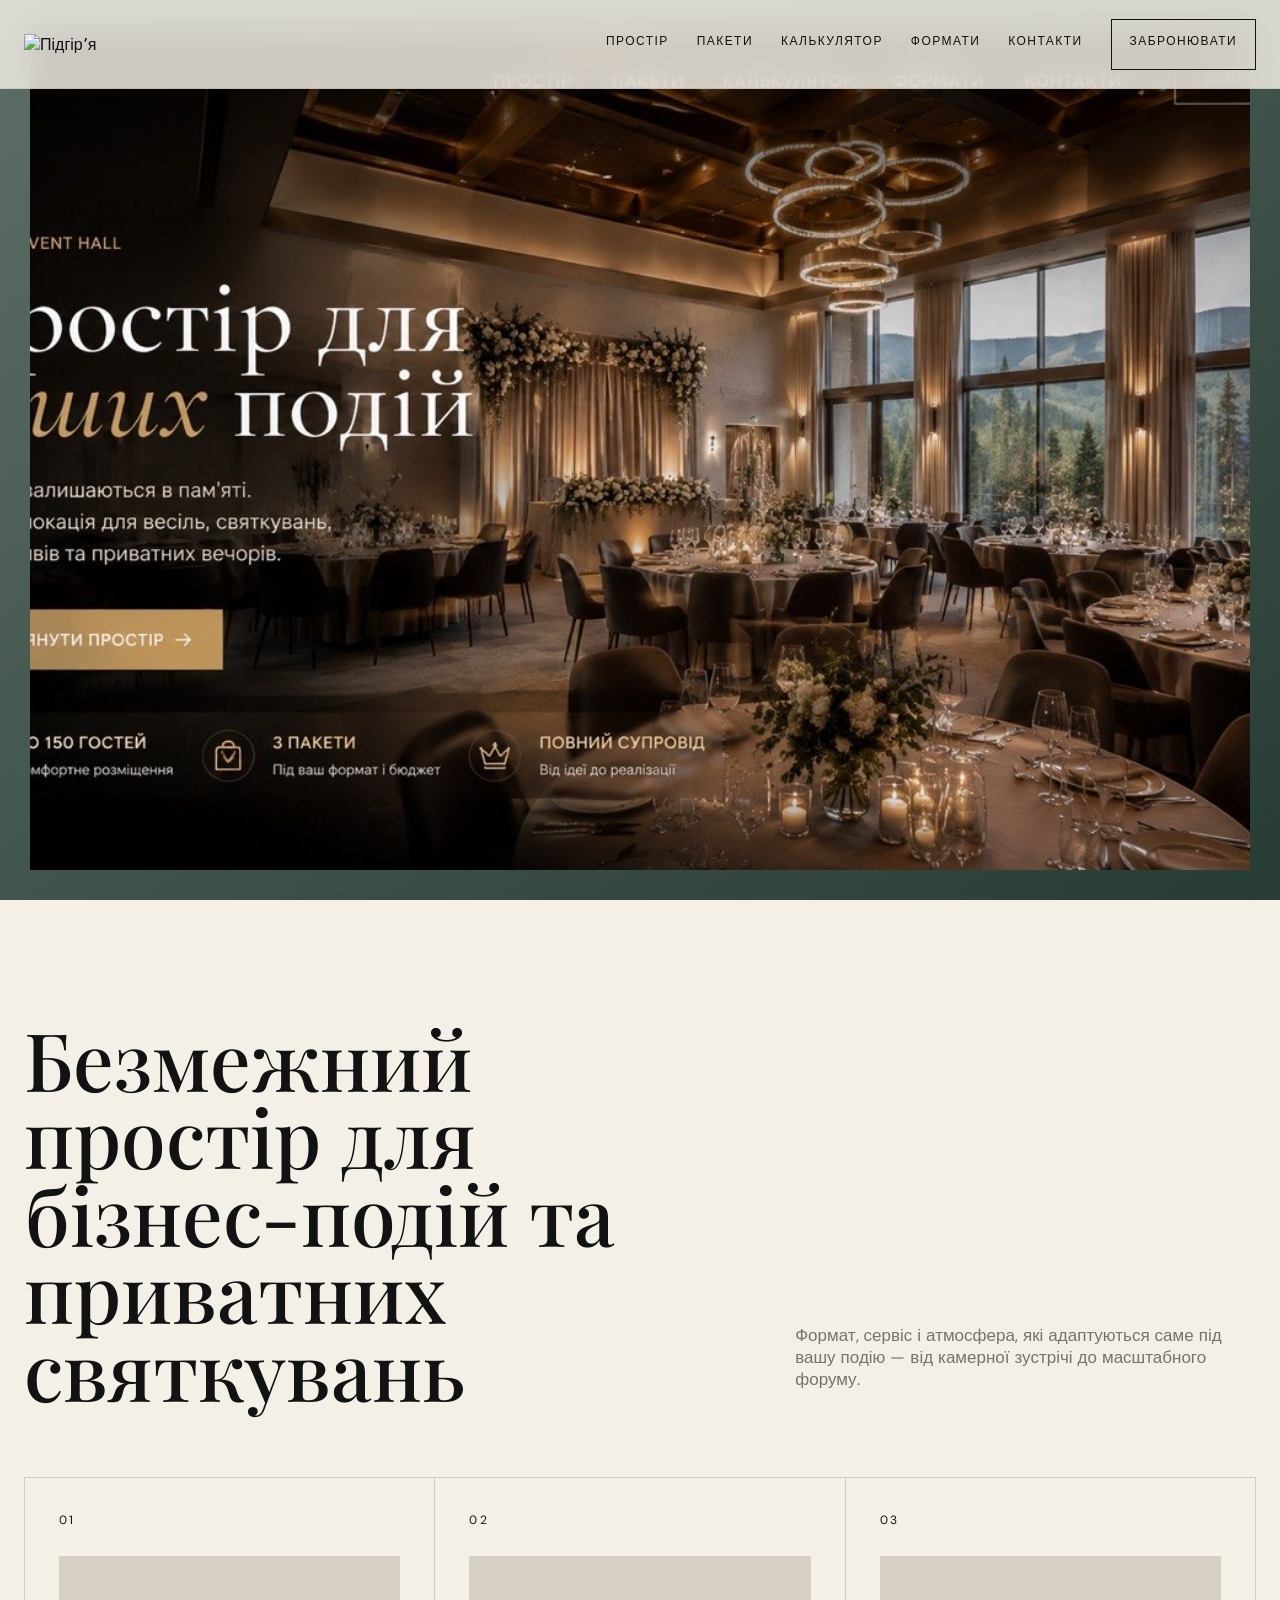
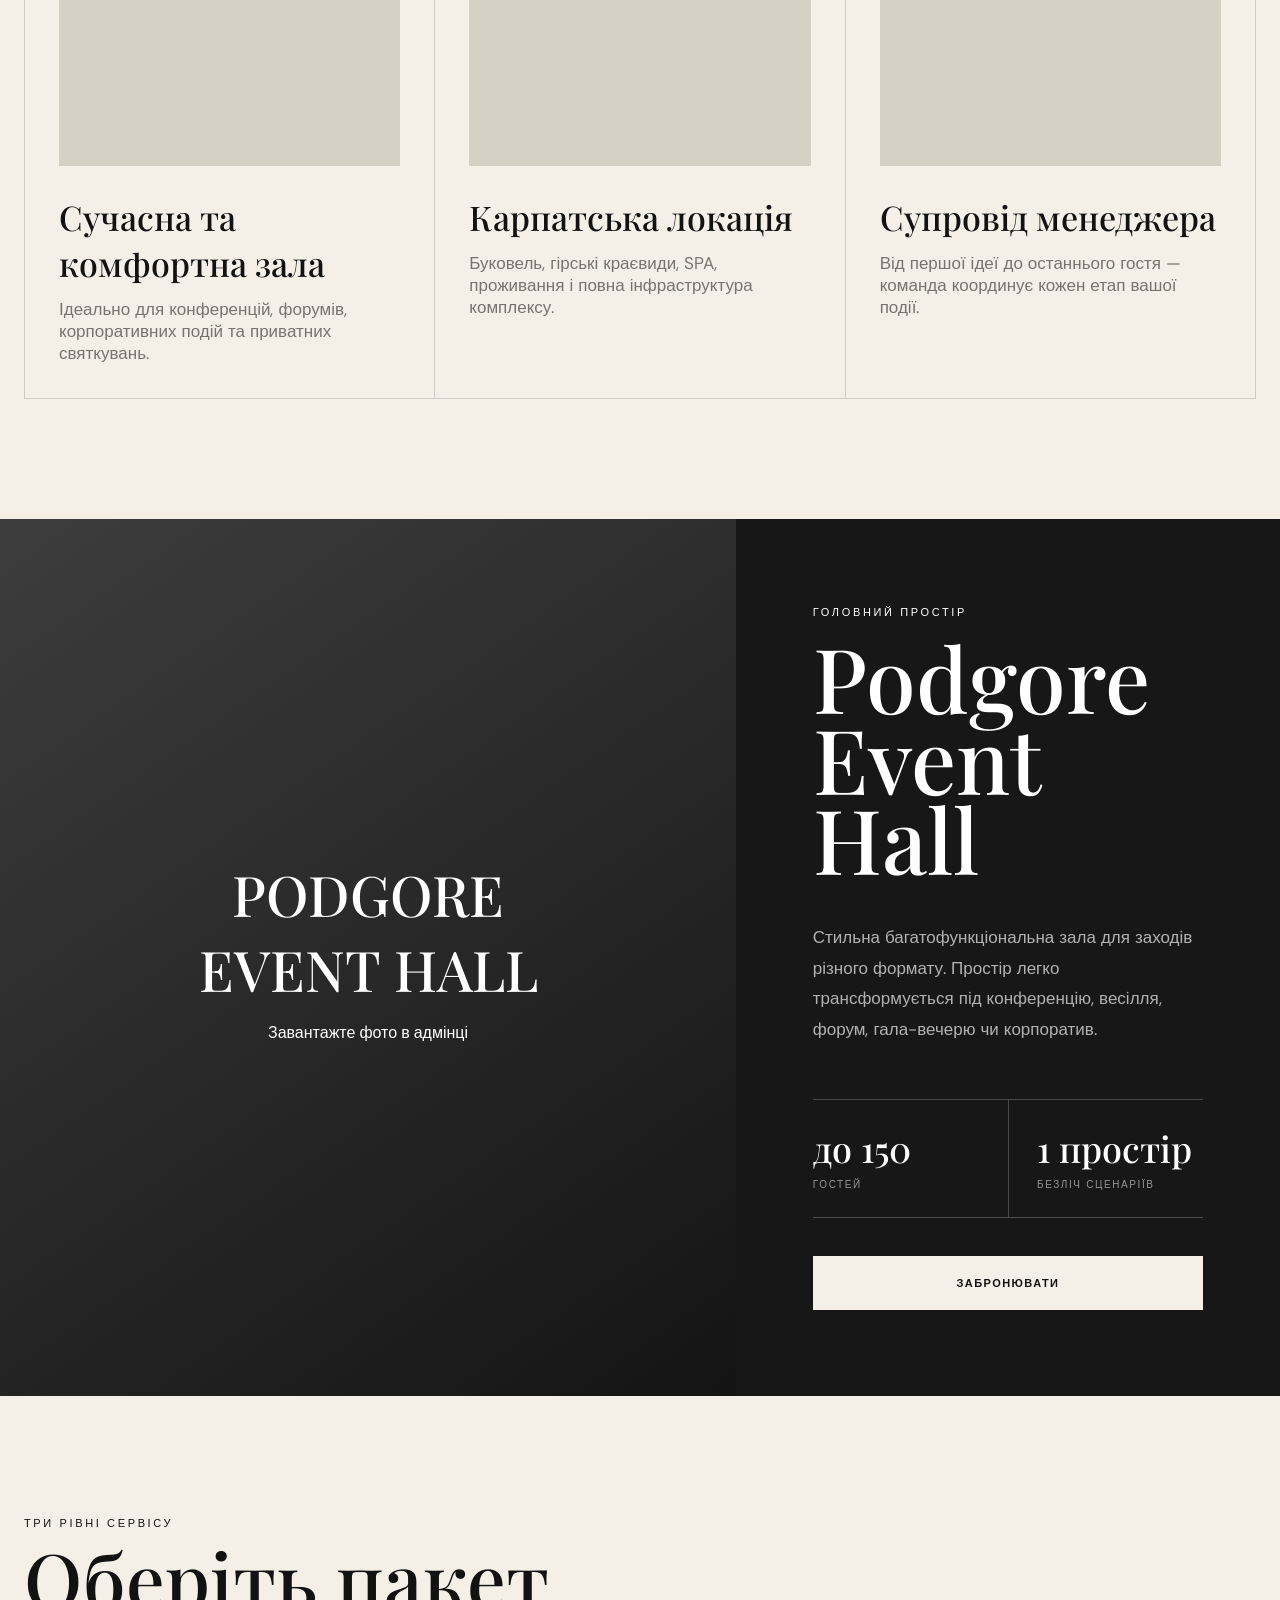
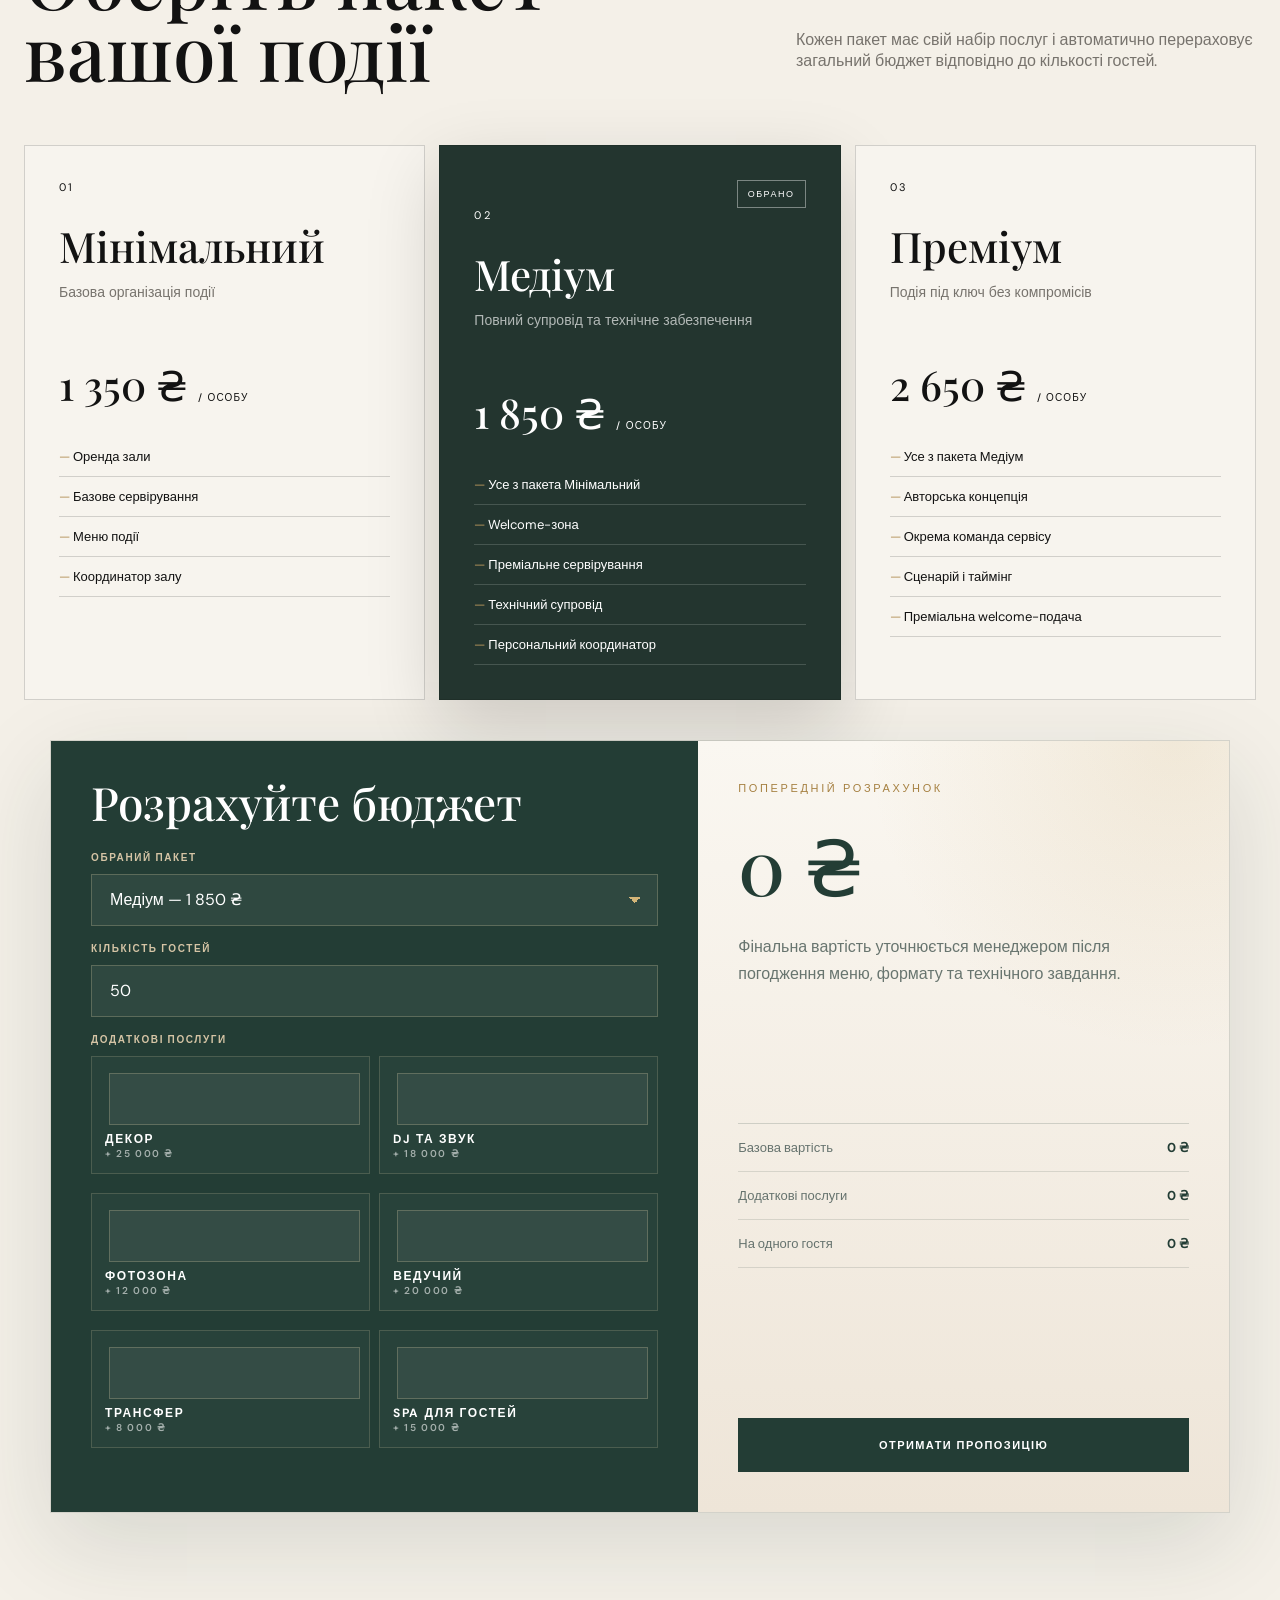
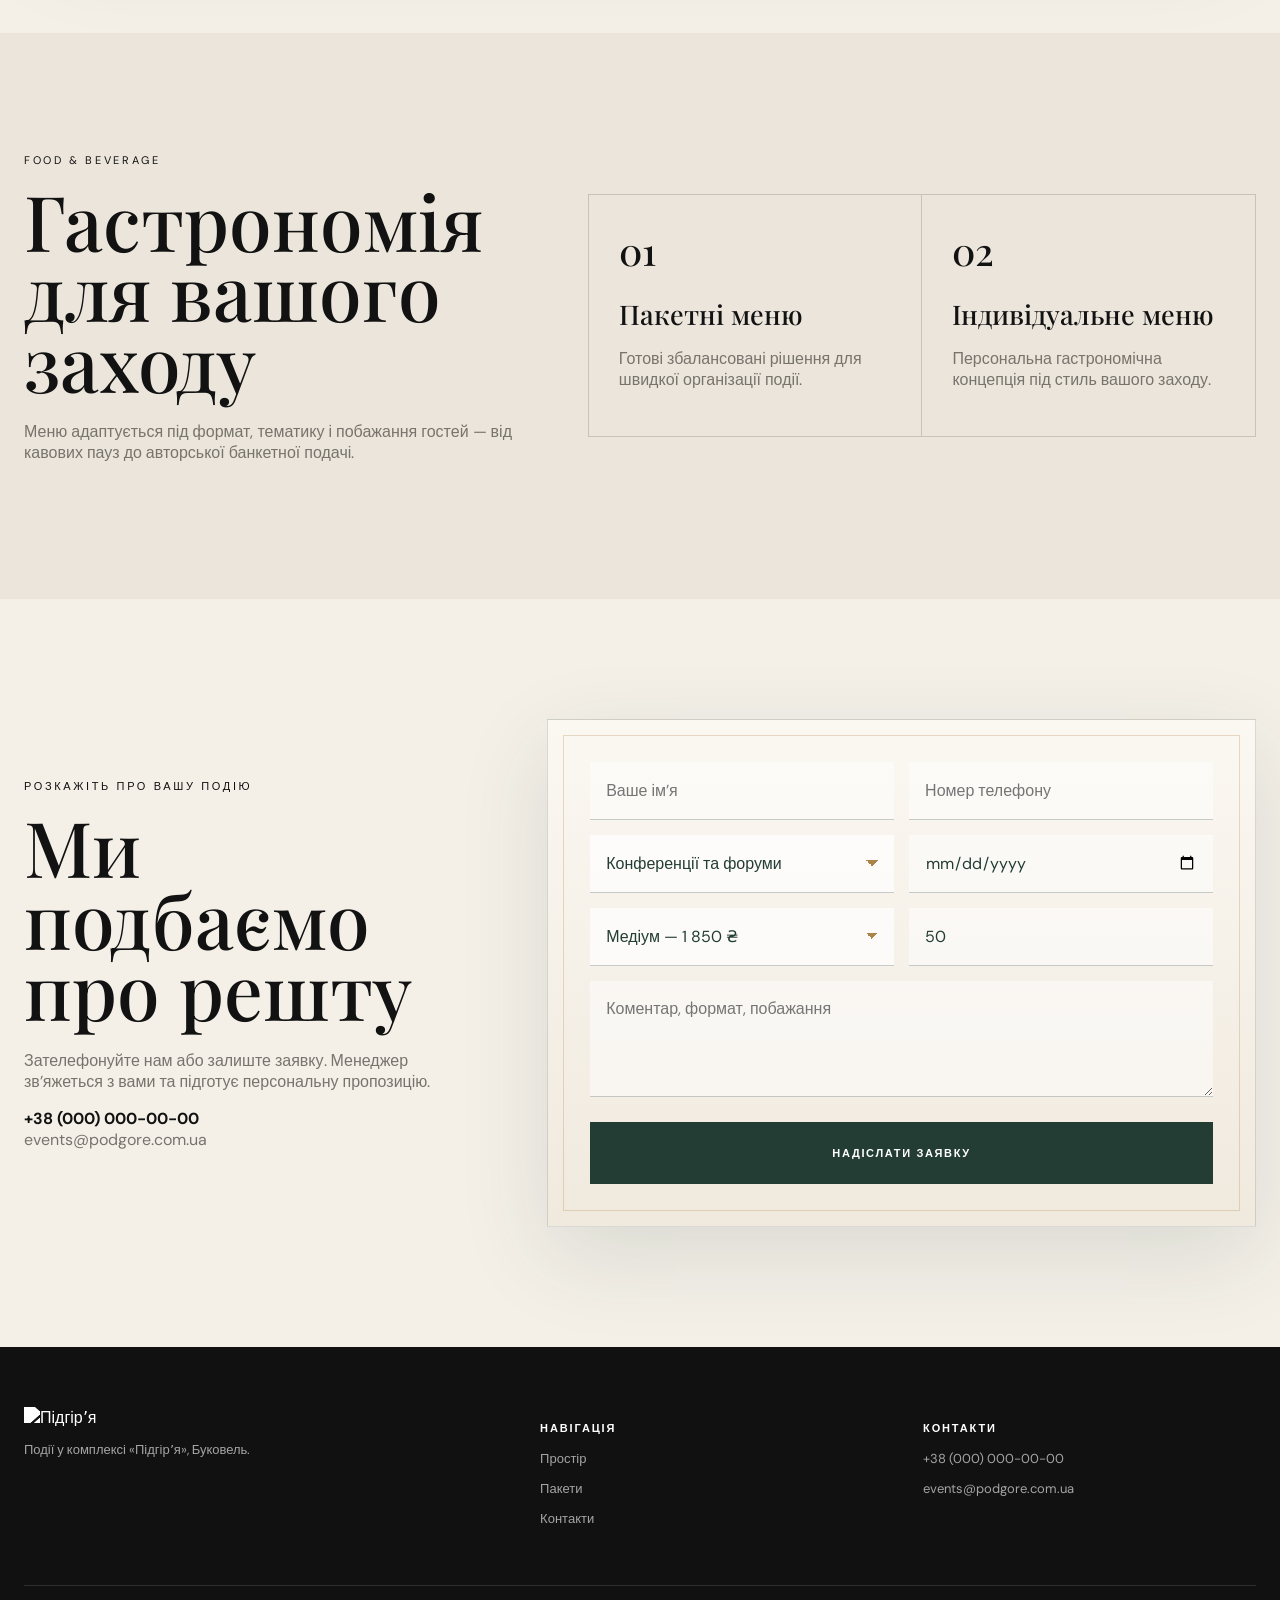
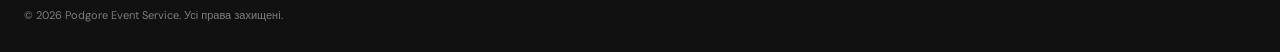
==== index.html @ d7df84af "Update black logo" ====
<!doctype html>
<html lang="uk">
<head>
<meta charset="utf-8">
<meta name="viewport" content="width=device-width,initial-scale=1,viewport-fit=cover">
<meta name="theme-color" content="#f4f0e8">
<title>Podgore Event Service — події у Буковелі</title>
<meta name="description" content="Події у комплексі «Підгірʼя», Буковель: конференції, весілля, корпоративи та приватні святкування.">
<link rel="preconnect" href="https://fonts.googleapis.com">
<link rel="preconnect" href="https://fonts.gstatic.com" crossorigin>
<link href="https://fonts.googleapis.com/css2?family=DM+Sans:wght@300;400;500;600;700&family=Playfair+Display:ital,wght@0,500;0,600;1,500&display=swap" rel="stylesheet">
<style>
:root{--ink:#121212;--ink2:#252525;--paper:#f4f0e8;--paper2:#ebe5db;--green:#23352f;--gold:#b4935c;--line:rgba(18,18,18,.16);--line-light:rgba(255,255,255,.22);--muted:#77736d;--max:1380px}
*{box-sizing:border-box}html{scroll-behavior:smooth}body{margin:0;background:var(--paper);color:var(--ink);font-family:"DM Sans",sans-serif;overflow-x:hidden}a{color:inherit;text-decoration:none}button,input,select,textarea{font:inherit}.wrap{width:min(var(--max),calc(100% - 48px));margin:auto}.serif,h1,h2,h3{font-family:"Playfair Display",serif;font-weight:500}.eyebrow{font-size:11px;letter-spacing:.24em;text-transform:uppercase}.muted{color:var(--muted)}
.header{position:fixed;z-index:200;inset:0 0 auto;background:rgba(244,240,232,.84);backdrop-filter:blur(16px);border-bottom:1px solid rgba(18,18,18,.08);transition:.3s}.header-inner{height:88px;display:flex;align-items:center;justify-content:space-between}.logo img{width:138px;height:58px;object-fit:contain}.nav{display:flex;gap:28px;align-items:center}.nav a{font-size:12px;text-transform:uppercase;letter-spacing:.12em}.nav a::after{content:"";display:block;width:0;height:1px;background:var(--ink);transition:.25s;margin-top:6px}.nav a:hover::after{width:100%}.nav-cta{padding:13px 18px;border:1px solid var(--ink)}.menu{display:none;border:0;background:none;font-size:24px}
.hero{min-height:100svh;padding-top:88px;display:grid;grid-template-columns:1.08fr .92fr;background:var(--green);color:white}.hero-copy{padding:110px max(42px,6vw) 80px;display:flex;flex-direction:column;justify-content:center}.hero h1{font-size:clamp(64px,7.6vw,126px);line-height:.87;letter-spacing:-.045em;margin:22px 0 28px}.hero h1 em{font-weight:500;color:#d9c49d}.hero-lead{max-width:590px;font-size:18px;line-height:1.7;color:rgba(255,255,255,.74)}.hero-actions{display:flex;gap:12px;flex-wrap:wrap;margin-top:34px}.btn{min-height:54px;padding:0 26px;border:1px solid transparent;text-transform:uppercase;letter-spacing:.13em;font-size:11px;font-weight:700;cursor:pointer;display:inline-flex;align-items:center;justify-content:center;transition:.3s}.btn-light{background:var(--paper);color:var(--ink)}.btn-outline{border-color:rgba(255,255,255,.45);color:white;background:transparent}.btn:hover{transform:translateY(-2px)}.hero-visual{position:relative;min-height:640px;overflow:hidden;background:#42534b}.hero-visual img{width:100%;height:100%;object-fit:cover}.hero-placeholder{position:absolute;inset:0;display:grid;place-items:center;background:linear-gradient(145deg,#5d6e66,#273c34);color:white;text-align:center;padding:30px}.hero-placeholder strong{font:500 46px "Playfair Display",serif}.hero-placeholder small{display:block;margin-top:14px;letter-spacing:.18em;text-transform:uppercase}.hero-badge{position:absolute;right:28px;bottom:28px;background:var(--paper);color:var(--ink);padding:22px 24px;min-width:210px}.hero-badge b{display:block;font:500 32px "Playfair Display",serif}.hero-badge span{font-size:11px;text-transform:uppercase;letter-spacing:.15em}
.intro{padding:120px 0}.intro-head{display:grid;grid-template-columns:1.2fr .8fr;gap:80px;align-items:end;margin-bottom:70px}.intro h2{font-size:clamp(50px,6.3vw,96px);line-height:.96;margin:0}.intro p{font-size:17px;color:var(--muted);max-width:520px}.features{display:grid;grid-template-columns:repeat(3,1fr);border-top:1px solid var(--line);border-left:1px solid var(--line)}.feature{padding:34px;min-height:430px;border-right:1px solid var(--line);border-bottom:1px solid var(--line);display:flex;flex-direction:column}.feature-no{font-size:12px;letter-spacing:.2em}.feature-media{height:210px;margin:28px 0;background:#d7d0c4;overflow:hidden}.feature-media img{width:100%;height:100%;object-fit:cover}.feature h3{font-size:34px;margin:0 0 12px}.feature p{color:var(--muted);margin:0}
.hall{display:grid;grid-template-columns:1.15fr .85fr;min-height:760px;background:#171717;color:white}.hall-media{position:relative;background:#303030;overflow:hidden}.hall-media img{width:100%;height:100%;object-fit:cover}.hall-placeholder{position:absolute;inset:0;display:grid;place-items:center;background:linear-gradient(145deg,#3d3d3d,#141414);color:white;text-align:center}.hall-placeholder b{font:500 56px "Playfair Display",serif}.hall-copy{padding:86px max(42px,6vw);display:flex;flex-direction:column;justify-content:center}.hall-copy h2{font-size:clamp(58px,7vw,105px);line-height:.9;margin:18px 0 26px}.hall-copy p{color:rgba(255,255,255,.67);font-size:17px;line-height:1.8}.hall-stats{display:grid;grid-template-columns:1fr 1fr;margin:38px 0;border-top:1px solid var(--line-light);border-bottom:1px solid var(--line-light)}.hall-stat{padding:24px 0}.hall-stat+ .hall-stat{border-left:1px solid var(--line-light);padding-left:28px}.hall-stat b{display:block;font:500 36px "Playfair Display",serif}.hall-stat span{font-size:10px;text-transform:uppercase;letter-spacing:.16em;color:rgba(255,255,255,.55)}
.packages{padding:120px 0}.section-head{display:flex;justify-content:space-between;gap:70px;align-items:end;margin-bottom:58px}.section-head h2{font-size:clamp(52px,6vw,90px);line-height:.94;margin:12px 0 0}.section-head p{max-width:460px;color:var(--muted)}.pack-grid{display:grid;grid-template-columns:repeat(3,1fr);gap:14px}.pack{border:1px solid var(--line);padding:34px;min-height:510px;display:flex;flex-direction:column;cursor:pointer;transition:.35s;background:#f7f4ee}.pack:hover,.pack.active{background:var(--green);color:white;transform:translateY(-8px);box-shadow:0 25px 70px rgba(0,0,0,.16)}.pack.active::before{content:"Обрано";align-self:flex-end;font-size:9px;letter-spacing:.17em;text-transform:uppercase;border:1px solid rgba(255,255,255,.4);padding:7px 10px}.pack-no{font-size:11px;letter-spacing:.2em}.pack h3{font-size:42px;margin:24px 0 9px}.pack-sub{font-size:14px;color:var(--muted);min-height:48px}.pack:hover .pack-sub,.pack.active .pack-sub{color:rgba(255,255,255,.65)}.pack-price{font:500 41px "Playfair Display",serif;margin:26px 0}.pack-price small{font:500 10px "DM Sans",sans-serif;text-transform:uppercase;letter-spacing:.12em}.pack ul{list-style:none;padding:0;margin:0;flex:1}.pack li{padding:11px 0;border-bottom:1px solid var(--line);font-size:13px}.pack:hover li,.pack.active li{border-color:rgba(255,255,255,.16)}.pack li::before{content:"— ";color:var(--gold)}
.calculator{
  margin-top:34px;
  display:grid;
  grid-template-columns:1.08fr .92fr;
  overflow:hidden;
  background:#f5f0e8;
  border:1px solid rgba(35,53,47,.16);
  box-shadow:0 30px 90px rgba(26,48,41,.13)
}
.calc-controls{
  padding:54px;
  background:#233d35;
  color:#f7f2e9
}
.calc-controls h3{
  font-size:52px;
  line-height:1;
  margin:0 0 36px;
  color:#fff
}
.field{margin-bottom:22px}
.field label{
  display:block;
  margin-bottom:10px;
  color:#d5c4a5;
  font-size:10px;
  font-weight:600;
  letter-spacing:.16em;
  text-transform:uppercase
}
.field input,.field select,.field textarea{
  -webkit-appearance:none;
  appearance:none;
  width:100%;
  min-height:58px;
  padding:0 18px;
  color:#fff;
  background:rgba(255,255,255,.055);
  border:1px solid rgba(234,216,173,.24);
  border-radius:0;
  outline:none;
  transition:.25s
}
.field input:focus,.field select:focus,.field textarea:focus{
  border-color:#c9a769;
  background:rgba(201,167,105,.08)
}
.field textarea{padding:16px 18px;min-height:112px}
.field select{
  padding-right:50px;
  background:
    linear-gradient(45deg,transparent 50%,#d4b578 50%) calc(100% - 22px) 50%/6px 6px no-repeat,
    linear-gradient(135deg,#d4b578 50%,transparent 50%) calc(100% - 16px) 50%/6px 6px no-repeat,
    rgba(255,255,255,.055)
}
.field select option{background:#233d35;color:#fff}
.extras{
  display:grid;
  grid-template-columns:1fr 1fr;
  gap:11px
}
.extra{
  min-height:88px;
  padding:17px;
  border:1px solid rgba(234,216,173,.18);
  background:rgba(255,255,255,.025);
  cursor:pointer;
  transition:.25s
}
.extra:hover,.extra:has(input:checked){
  border-color:#c9a769;
  background:rgba(201,167,105,.09)
}
.extra input{accent-color:#c9a769}
.extra b{font-size:12px;color:#fff}
.extra span{display:block;font-size:10px;color:rgba(255,255,255,.58)}
.calc-result{
  padding:54px;
  display:flex;
  flex-direction:column;
  justify-content:space-between;
  color:#233d35;
  background:
    radial-gradient(circle at 90% 0%,rgba(201,167,105,.18),transparent 34%),
    linear-gradient(180deg,#faf7f1 0%,#eee5d8 100%)
}
.calc-result .eyebrow{color:#a68142!important}
.calc-total{
  margin:18px 0;
  color:#233d35;
  font:500 clamp(64px,6vw,94px) "Playfair Display",serif
}
.calc-result p{color:#68756f;line-height:1.7}
.calc-lines{border-top:1px solid rgba(35,61,53,.18)}
.calc-line{
  display:flex;
  justify-content:space-between;
  padding:15px 0;
  color:#66736e;
  border-bottom:1px solid rgba(35,61,53,.14);
  font-size:13px
}
.calc-line b{color:#233d35}
.calc-result .btn{
  margin-top:30px;
  color:#fff!important;
  background:#233d35!important;
  border:1px solid #233d35!important
}
.calc-result .btn:hover{
  background:#aa8449!important;
  border-color:#aa8449!important
}
.catering{padding:120px 0;background:var(--paper2)}.catering-grid{display:grid;grid-template-columns:.85fr 1.15fr;gap:70px;align-items:center}.catering h2{font-size:clamp(55px,6vw,92px);line-height:.92;margin:18px 0 24px}.catering-options{display:grid;grid-template-columns:1fr 1fr;border-top:1px solid var(--line);border-left:1px solid var(--line)}.catering-option{padding:30px;border-right:1px solid var(--line);border-bottom:1px solid var(--line)}.catering-option b{font:500 38px "Playfair Display",serif}.catering-option h3{font-size:27px;margin:20px 0 10px}.catering-option p{color:var(--muted)}
.formats{padding:110px 0;background:var(--green);color:white}.format-title{font-size:clamp(60px,8vw,120px);line-height:.9;margin:0 0 60px}.format-list{display:grid;grid-template-columns:repeat(4,1fr);border-top:1px solid var(--line-light);border-left:1px solid var(--line-light)}.format{min-height:250px;padding:28px;border-right:1px solid var(--line-light);border-bottom:1px solid var(--line-light);display:flex;flex-direction:column;justify-content:space-between}.format h3{font-size:31px;margin:0}.format span{font-size:12px;letter-spacing:.16em}
.contact{padding:120px 0}
.contact-grid{
  display:grid;
  grid-template-columns:.78fr 1.22fr;
  gap:70px;
  align-items:center
}
.contact h2{
  font-size:clamp(56px,6vw,92px);
  line-height:.93;
  margin:18px 0 24px
}
.contact-box{
  position:relative;
  padding:52px;
  color:#233d35;
  border:1px solid rgba(35,61,53,.16);
  background:linear-gradient(180deg,#fbf8f2,#f0e9de);
  box-shadow:0 28px 85px rgba(31,55,47,.12)
}
.contact-box::before{
  content:"";
  position:absolute;
  inset:15px;
  pointer-events:none;
  border:1px solid rgba(169,130,67,.27)
}
.contact-form{
  position:relative;
  z-index:1;
  display:grid;
  grid-template-columns:1fr 1fr;
  gap:18px
}
.contact-form .full{grid-column:1/-1}
.contact-form input,.contact-form select,.contact-form textarea{
  -webkit-appearance:none;
  appearance:none;
  width:100%;
  min-height:58px;
  padding:0 16px;
  color:#233d35;
  border:0;
  border-bottom:1px solid rgba(35,61,53,.25);
  border-radius:0;
  background:rgba(255,255,255,.52);
  outline:none;
  transition:.25s
}
.contact-form textarea{
  min-height:116px;
  padding:17px 16px;
  resize:vertical
}
.contact-form input:focus,.contact-form select:focus,.contact-form textarea:focus{
  border-bottom-color:#aa8449;
  background:#fff;
  box-shadow:0 8px 26px rgba(35,61,53,.06)
}
.contact-form select{
  padding-right:48px;
  background:
    linear-gradient(45deg,transparent 50%,#aa8449 50%) calc(100% - 22px) 50%/6px 6px no-repeat,
    linear-gradient(135deg,#aa8449 50%,transparent 50%) calc(100% - 16px) 50%/6px 6px no-repeat,
    rgba(255,255,255,.52)
}
.contact-form select option{background:#f7f2e9;color:#233d35}
.contact-form button[type="submit"]{
  position:relative;
  z-index:1;
  width:100%;
  min-height:62px;
  margin-top:10px;
  color:#fff!important;
  background:#233d35!important;
  border:1px solid #233d35!important;
  letter-spacing:.15em
}
.contact-form button[type="submit"]:hover{
  color:#fff!important;
  background:#aa8449!important;
  border-color:#aa8449!important
}
.success{display:none;padding:30px;background:#233d35;color:white}
.success.show{display:block}
.footer{padding:60px 0 30px;background:#111;color:white}.footer-grid{display:grid;grid-template-columns:1.4fr 1fr 1fr;gap:50px}.footer img{width:150px;filter:brightness(0) invert(1)}.footer h4{font-size:11px;text-transform:uppercase;letter-spacing:.17em}.footer p,.footer a{color:rgba(255,255,255,.62);font-size:13px}.copyright{margin-top:45px;padding-top:22px;border-top:1px solid rgba(255,255,255,.12);font-size:11px;color:rgba(255,255,255,.45)}
.reveal{opacity:0;transform:translateY(34px);transition:opacity .85s ease,transform .85s ease}.reveal.in{opacity:1;transform:none}.modal{position:fixed;z-index:1000;inset:0;background:rgba(0,0,0,.76);backdrop-filter:blur(12px);display:none;place-items:center;padding:20px}.modal.show{display:grid}.modal-box{width:min(950px,100%);max-height:90vh;overflow:auto;background:#f4f0e8;color:#121212;padding:38px;position:relative}.modal-box.small{width:min(440px,100%)}.close{position:absolute;right:18px;top:14px;border:0;background:none;font-size:28px;cursor:pointer}.admin-tabs{display:flex;gap:8px;flex-wrap:wrap;margin:25px 0}.admin-tab{padding:11px 15px;border:1px solid var(--line);background:none;cursor:pointer}.admin-tab.active{background:var(--green);color:white}.admin-pane{display:none}.admin-pane.active{display:block}.admin-card{border:1px solid var(--line);padding:20px;margin-bottom:15px}.admin-card label{display:block;font-size:10px;text-transform:uppercase;letter-spacing:.13em;margin:12px 0 6px}.admin-card input,.admin-card textarea{width:100%;padding:11px;border:1px solid var(--line);background:white}.admin-grid{display:grid;grid-template-columns:1fr 1fr;gap:14px}.admin-save{padding:13px 18px;background:var(--green);color:white;border:0;cursor:pointer}
@media(max-width:980px){.nav a:not(.nav-cta){display:none}.menu{display:block}.hero,.hall,.catering-grid,.contact-grid,.intro-head{grid-template-columns:1fr}.hero-visual{min-height:520px}.features,.pack-grid{grid-template-columns:1fr 1fr}.format-list{grid-template-columns:1fr 1fr}.calculator{grid-template-columns:1fr}.footer-grid{grid-template-columns:1fr 1fr}}
@media(max-width:650px){.wrap{width:min(var(--max),calc(100% - 28px))}.header-inner{height:74px}.logo img{width:108px}.nav-cta{display:none}.hero{padding-top:74px}.hero-copy{padding:75px 24px 55px}.hero h1{font-size:61px}.intro,.packages,.catering,.contact{padding:84px 0}.features,.pack-grid,.format-list,.footer-grid,.catering-options,.contact-form{grid-template-columns:1fr}.feature{min-height:auto}.section-head{display:block}.hall-copy{padding:65px 24px}.extras{grid-template-columns:1fr}.contact-form .full{grid-column:auto}.admin-grid{grid-template-columns:1fr}}
@media(prefers-reduced-motion:reduce){*{animation:none!important;transition:none!important}.reveal{opacity:1;transform:none}}
</style>













<style id="final-layout-fix-v1">

/* КАЛЬКУЛЯТОР — компактніший і охайніший */
.calculator,
.calc,
.calc-wrap {
  width:min(1180px,calc(100% - 48px)) !important;
  margin:40px auto 0 !important;
  grid-template-columns:1fr .82fr !important;
  min-height:auto !important;
  overflow:hidden !important;
}

.calc-controls,
.calculator-left,
.calc-left {
  padding:42px !important;
}

.calc-result,
.calculator-right,
.calc-summary,
.calc-right {
  padding:42px !important;
  min-height:620px !important;
}

.extras {
  gap:12px !important;
}

.extra,
.calc-extra,
.service-option {
  min-height:96px !important;
  padding:16px !important;
}

/* ФОРМА — повертаємо видимий вибір події */
.contact-form select,
#contact select,
.form-card select {
  color:#233d35 !important;
  -webkit-text-fill-color:#233d35 !important;
  opacity:1 !important;
}

.contact-form select option,
#contact select option,
.form-card select option {
  color:#233d35 !important;
  background:#f7f2e9 !important;
}

.contact-form select:invalid,
#contact select:invalid,
.form-card select:invalid {
  color:#66736e !important;
  -webkit-text-fill-color:#66736e !important;
}

/* Поле типу події не може бути порожнім візуально */
.contact-form select[name="event"],
.contact-form select[name="eventType"],
.contact-form select[id*="event"],
#contact select[name="event"],
#contact select[name="eventType"],
#contact select[id*="event"] {
  color:#233d35 !important;
  -webkit-text-fill-color:#233d35 !important;
  font-weight:500 !important;
}

/* Трохи компактніша контактна форма */
.contact-box {
  max-width:760px !important;
  margin-left:auto !important;
}

.contact-form {
  gap:15px !important;
}

@media(max-width:980px){
  .calculator,
  .calc,
  .calc-wrap {
    width:min(100% - 30px,760px) !important;
    grid-template-columns:1fr !important;
  }

  .calc-result,
  .calculator-right,
  .calc-summary,
  .calc-right {
    min-height:auto !important;
  }

  .contact-box {
    max-width:none !important;
  }
}

@media(max-width:680px){
  .calculator,
  .calc,
  .calc-wrap {
    width:calc(100% - 20px) !important;
  }

  .calc-controls,
  .calculator-left,
  .calc-left,
  .calc-result,
  .calculator-right,
  .calc-summary,
  .calc-right {
    padding:26px !important;
  }

  .extras {
    grid-template-columns:1fr !important;
  }
}
</style>


<style id="podgore-exact-fix">
/* Точне виправлення актуального калькулятора */
#calculator .wrap {
  width: min(1080px, calc(100% - 56px)) !important;
}

#calculator .calculator {
  width: 100% !important;
  max-width: 1080px !important;
  margin: 28px auto 0 !important;
  grid-template-columns: 56% 44% !important;
  min-height: 610px !important;
}

#calculator .calc-controls {
  padding: 38px 40px !important;
}

#calculator .calc-result {
  padding: 40px !important;
  min-height: 610px !important;
}

#calculator .calc-controls h3 {
  font-size: 46px !important;
  margin-bottom: 26px !important;
}

#calculator .field {
  margin-bottom: 16px !important;
}

#calculator .field input,
#calculator .field select {
  min-height: 52px !important;
}

#calculator .extras {
  gap: 9px !important;
}

#calculator .extra {
  min-height: 82px !important;
  padding: 13px !important;
}

#calculator .calc-total {
  font-size: clamp(58px, 6vw, 82px) !important;
}

/* Точне виправлення форми заявки */
#leadForm {
  max-width: 720px !important;
  margin-left: auto !important;
  padding: 42px !important;
}

#leadForm .contact-form {
  grid-template-columns: 1fr 1fr !important;
  gap: 15px !important;
}

#fEvent,
#fPack {
  display: block !important;
  visibility: visible !important;
  opacity: 1 !important;
  color: #233d35 !important;
  -webkit-text-fill-color: #233d35 !important;
  background-color: rgba(255,255,255,.72) !important;
}

#fEvent option,
#fPack option {
  color: #233d35 !important;
  background: #f7f2e9 !important;
}

@media (max-width: 900px) {
  #calculator .wrap {
    width: min(760px, calc(100% - 30px)) !important;
  }

  #calculator .calculator {
    grid-template-columns: 1fr !important;
    max-width: 760px !important;
    min-height: auto !important;
  }

  #calculator .calc-result {
    min-height: auto !important;
  }
}

@media (max-width: 650px) {
  #calculator .wrap {
    width: calc(100% - 20px) !important;
  }

  #calculator .calc-controls,
  #calculator .calc-result,
  #leadForm {
    padding: 25px !important;
  }

  #calculator .extras,
  #leadForm .contact-form {
    grid-template-columns: 1fr !important;
  }
}
</style>





<style id="mobile-redesign-final">
@media(max-width:768px){

  html,body{
    width:100% !important;
    overflow-x:hidden !important;
  }

  .wrap,
  .container{
    width:calc(100% - 28px) !important;
    max-width:none !important;
    margin-left:auto !important;
    margin-right:auto !important;
  }

  /* HEADER */
  .header-inner{
    height:72px !important;
    min-height:72px !important;
    padding:0 14px !important;
  }

  .logo img{
    width:108px !important;
    height:auto !important;
  }

  .nav a{
    display:none !important;
  }

  .nav-toggle,
  .menu-toggle,
  .burger{
    display:flex !important;
  }

  /* HERO */
  .hero{
    min-height:auto !important;
    padding:34px 0 28px !important;
  }

  .hero-content{
    width:100% !important;
    padding:0 18px !important;
  }

  .hero h1{
    font-size:46px !important;
    line-height:.92 !important;
    margin:12px 0 20px !important;
    max-width:100% !important;
  }

  .hero p{
    font-size:15px !important;
    line-height:1.65 !important;
    margin:0 0 24px !important;
    max-width:100% !important;
  }

  .hero-actions,
  .actions{
    display:grid !important;
    grid-template-columns:1fr !important;
    gap:10px !important;
  }

  .hero-actions .btn,
  .actions .btn{
    width:100% !important;
    min-height:54px !important;
    justify-content:center !important;
  }

  .hero-stats,
  .stats,
  .hero-metrics{
    display:grid !important;
    grid-template-columns:1fr 1fr !important;
    margin-top:26px !important;
    border-top:1px solid rgba(255,255,255,.16) !important;
    border-bottom:1px solid rgba(255,255,255,.16) !important;
  }

  .hero-stats > *,
  .stats > *,
  .hero-metrics > *{
    min-height:98px !important;
    padding:18px 14px !important;
    border-right:1px solid rgba(255,255,255,.12) !important;
    border-bottom:1px solid rgba(255,255,255,.10) !important;
  }

  .hero-stats > *:nth-child(even),
  .stats > *:nth-child(even),
  .hero-metrics > *:nth-child(even){
    border-right:0 !important;
  }

  /* PHOTO BLOCK */
  .venue-media,
  .venue-photo{
    width:100% !important;
    height:330px !important;
    min-height:330px !important;
    margin:24px 0 !important;
  }

  .venue-photo-content{
    left:20px !important;
    right:20px !important;
    bottom:22px !important;
  }

  .venue-photo-content h3{
    font-size:38px !important;
    line-height:.95 !important;
  }

  /* GENERAL SECTIONS */
  .section{
    padding:52px 0 !important;
  }

  .section-head{
    display:block !important;
    margin-bottom:26px !important;
  }

  .section-head h2{
    font-size:42px !important;
    line-height:.95 !important;
  }

  /* PACKAGES */
  .pack-grid{
    grid-template-columns:1fr !important;
    gap:12px !important;
  }

  .pack{
    padding:22px 18px !important;
  }

  /* CALCULATOR */
  #calculator{
    padding:52px 0 !important;
  }

  #calculator .calculator,
  #calculator .calc,
  #calculator .calc-wrap{
    display:block !important;
    width:100% !important;
    max-width:none !important;
    margin:18px 0 0 !important;
  }

  #calculator .calc-controls,
  #calculator .calculator-left,
  #calculator .calc-left,
  #calculator .calc-result,
  #calculator .calculator-right,
  #calculator .calc-summary,
  #calculator .calc-right{
    width:100% !important;
    min-height:auto !important;
    padding:24px 18px !important;
  }

  #calculator h2,
  #calculator h3{
    font-size:38px !important;
  }

  #calculator .extras{
    display:grid !important;
    grid-template-columns:1fr !important;
    gap:10px !important;
  }

  #calculator .extra{
    position:relative !important;
    display:flex !important;
    align-items:center !important;
    min-height:74px !important;
    padding:16px 16px 16px 52px !important;
    border:1px solid rgba(234,216,173,.22) !important;
    background:rgba(255,255,255,.025) !important;
  }

  /* ПРИБИРАЄМО ПУСТІ ПРЯМОКУТНИКИ */
  #calculator .extra::before,
  #calculator .extra::after{
    content:none !important;
    display:none !important;
  }

  #calculator .extra > div,
  #calculator .extra > span{
    width:auto !important;
    height:auto !important;
    min-height:0 !important;
    padding:0 !important;
    margin:0 !important;
    border:0 !important;
    background:none !important;
  }

  #calculator .extra input[type="checkbox"]{
    -webkit-appearance:none !important;
    appearance:none !important;
    position:absolute !important;
    left:16px !important;
    top:50% !important;
    transform:translateY(-50%) !important;
    width:20px !important;
    height:20px !important;
    min-height:20px !important;
    padding:0 !important;
    border:1px solid #d5b36f !important;
    background:transparent !important;
  }

  #calculator .extra input[type="checkbox"]:checked{
    background:#d5b36f !important;
    box-shadow:inset 0 0 0 4px #173f37 !important;
  }

  #calculator .extra b,
  #calculator .extra strong{
    display:block !important;
    color:#fff !important;
    font-size:15px !important;
    line-height:1.2 !important;
    margin-bottom:4px !important;
  }

  #calculator .extra span{
    display:block !important;
    color:rgba(255,255,255,.62) !important;
    font-size:13px !important;
    line-height:1.35 !important;
  }

  #calculator .extra:has(input:checked){
    border-color:#d5b36f !important;
    background:rgba(213,179,111,.08) !important;
  }

  #calculator .calc-total,
  #calculator [class*="total"]{
    font-size:56px !important;
  }

  /* CONTACT */
  #contact{
    padding:52px 0 !important;
  }

  #contact .contact,
  #contact .contact-grid{
    display:block !important;
  }

  #contact .contact-info{
    margin-bottom:28px !important;
  }

  #contact h2{
    font-size:42px !important;
    line-height:.95 !important;
  }

  #leadForm,
  #contact form,
  #contact .contact-box{
    width:100% !important;
    max-width:none !important;
    padding:22px 16px !important;
  }

  #leadForm .contact-form,
  #contact .contact-form{
    grid-template-columns:1fr !important;
    gap:10px !important;
  }

  #leadForm input,
  #leadForm select,
  #leadForm textarea,
  #contact form input,
  #contact form select,
  #contact form textarea{
    min-height:52px !important;
    font-size:16px !important;
  }

  #leadForm textarea,
  #contact form textarea{
    min-height:100px !important;
  }

  #leadForm button[type="submit"],
  #contact form button[type="submit"]{
    width:100% !important;
    min-height:56px !important;
  }

  /* FOOTER */
  .footer-grid{
    grid-template-columns:1fr !important;
    gap:24px !important;
  }

  .footer{
    padding:38px 0 20px !important;
  }
}
</style>

</head>
<body>
<header class="header"><div class="wrap header-inner"><a class="logo" href="#top"><img src="assets/logo-original.png" alt="Підгірʼя"></a><nav class="nav"><a href="#spaces">Простір</a><a href="#packages">Пакети</a><a href="#calculator">Калькулятор</a><a href="#formats">Формати</a><a href="#contact">Контакти</a><a class="nav-cta" href="#contact">Забронювати</a></nav><button class="menu" aria-label="Меню">☰</button></div></header>
<main id="top">
<section class="hero"><div class="hero-copy reveal"><div class="eyebrow">Podgore Event Service · Bukovel</div><h1>Подія,<br>що <em>вразить</em><br>кожного</h1><p class="hero-lead">Локація, гастрономія, технічне забезпечення, проживання та персональний супровід — усе для вашої події в одному місці.</p><div class="hero-actions"><a class="btn btn-light" href="#contact">Отримати пропозицію</a><a class="btn btn-outline" href="#spaces">Дивитися простір</a></div></div><div class="hero-visual"><img id="heroImage" hidden alt="Зала Підгірʼя"><div id="heroPlaceholder" class="hero-placeholder"><div><strong>Ваше головне фото</strong><small>Завантажується через адмінку</small></div></div><div class="hero-badge"><b>до 150</b><span>гостей</span></div></div></section>
<section class="intro" id="spaces"><div class="wrap"><div class="intro-head reveal"><h2>Безмежний простір для бізнес-подій та приватних святкувань</h2><p>Формат, сервіс і атмосфера, які адаптуються саме під вашу подію — від камерної зустрічі до масштабного форуму.</p></div><div class="features"><article class="feature reveal"><div class="feature-no">01</div><div class="feature-media"><img data-feature="0" hidden alt="Сучасна зала"><div class="hero-placeholder"><span>Фото зали</span></div></div><h3>Сучасна та комфортна зала</h3><p>Ідеально для конференцій, форумів, корпоративних подій та приватних святкувань.</p></article><article class="feature reveal"><div class="feature-no">02</div><div class="feature-media"><img data-feature="1" hidden alt="Карпати"><div class="hero-placeholder"><span>Фото локації</span></div></div><h3>Карпатська локація</h3><p>Буковель, гірські краєвиди, SPA, проживання і повна інфраструктура комплексу.</p></article><article class="feature reveal"><div class="feature-no">03</div><div class="feature-media"><img data-feature="2" hidden alt="Команда"><div class="hero-placeholder"><span>Фото сервісу</span></div></div><h3>Супровід менеджера</h3><p>Від першої ідеї до останнього гостя — команда координує кожен етап вашої події.</p></article></div></div></section>
<section class="hall"><div class="hall-media"><img id="hallImage" hidden alt="Podgore Event Hall"><div id="hallPlaceholder" class="hall-placeholder"><div><b>PODGORE<br>EVENT HALL</b><p>Завантажте фото в адмінці</p></div></div></div><div class="hall-copy reveal"><div class="eyebrow">Головний простір</div><h2>Podgore<br>Event Hall</h2><p>Стильна багатофункціональна зала для заходів різного формату. Простір легко трансформується під конференцію, весілля, форум, гала-вечерю чи корпоратив.</p><div class="hall-stats"><div class="hall-stat"><b>до 150</b><span>гостей</span></div><div class="hall-stat"><b>1 простір</b><span>безліч сценаріїв</span></div></div><a class="btn btn-light" href="#contact">Забронювати</a></div></section>
<section class="packages" id="packages"><div class="wrap"><div class="section-head reveal"><div><div class="eyebrow">Три рівні сервісу</div><h2>Оберіть пакет вашої події</h2></div><p>Кожен пакет має свій набір послуг і автоматично перераховує загальний бюджет відповідно до кількості гостей.</p></div><div class="pack-grid" id="packGrid"></div><div class="calculator" id="calculator"><div class="calc-controls"><h3>Розрахуйте бюджет</h3><div class="field"><label>Обраний пакет</label><select id="calcPack"></select></div><div class="field"><label>Кількість гостей</label><input id="guests" type="number" min="10" value="50"></div><div class="field"><label>Додаткові послуги</label><div class="extras" id="extras"></div></div></div><aside class="calc-result"><div><div class="eyebrow" style="color:#121212">Попередній розрахунок</div><div class="calc-total" id="total">0 ₴</div><p>Фінальна вартість уточнюється менеджером після погодження меню, формату та технічного завдання.</p></div><div class="calc-lines"><div class="calc-line"><span>Базова вартість</span><b id="baseCost">0 ₴</b></div><div class="calc-line"><span>Додаткові послуги</span><b id="extraCost">0 ₴</b></div><div class="calc-line"><span>На одного гостя</span><b id="perGuest">0 ₴</b></div></div><a class="btn" style="background:#121212;color:white" href="#contact">Отримати пропозицію</a></aside></div></div></section>
<section class="catering"><div class="wrap catering-grid"><div class="reveal"><div class="eyebrow">Food & Beverage</div><h2>Гастрономія для вашого заходу</h2><p class="muted">Меню адаптується під формат, тематику і побажання гостей — від кавових пауз до авторської банкетної подачі.</p></div><div class="catering-options reveal"><article class="catering-option"><b>01</b><h3>Пакетні меню</h3><p>Готові збалансовані рішення для швидкої організації події.</p></article><article class="catering-option"><b>02</b><h3>Індивідуальне меню</h3><p>Персональна гастрономічна концепція під стиль вашого заходу.</p></article></div></div></section>

<section class="contact" id="contact"><div class="wrap contact-grid"><div class="reveal"><div class="eyebrow">Розкажіть про вашу подію</div><h2>Ми подбаємо про решту</h2><p class="muted">Зателефонуйте нам або залиште заявку. Менеджер зв’яжеться з вами та підготує персональну пропозицію.</p><p><b id="phoneText">+38 (000) 000-00-00</b><br><span id="emailText" class="muted">events@podgore.com.ua</span></p></div><div class="reveal"><form id="leadForm" class="contact-box"><div id="formFields" class="contact-form"><input id="fName" placeholder="Ваше ім’я" required><input id="fPhone" placeholder="Номер телефону" required><select id="fEvent"></select><input id="fDate" type="date"><select id="fPack"></select><input id="fGuests" type="number" min="10" value="50" placeholder="Кількість гостей"><textarea class="full" id="fMsg" placeholder="Коментар, формат, побажання"></textarea><button class="btn full" style="background:#23352f;color:white" type="submit">Надіслати заявку</button></div><div class="success" id="success"><h3>Дякуємо!</h3><p>Заявку збережено. Менеджер зв’яжеться з вами найближчим часом.</p></div></form></div></div></section>
</main>
<footer class="footer"><div class="wrap"><div class="footer-grid"><div><img src="assets/logo-original.png" alt="Підгірʼя"><p>Події у комплексі «Підгірʼя», Буковель.</p></div><div><h4>Навігація</h4><p><a href="#spaces">Простір</a></p><p><a href="#packages">Пакети</a></p><p><a href="#contact">Контакти</a></p></div><div><h4>Контакти</h4><p id="footerPhone">+38 (000) 000-00-00</p><p id="footerEmail">events@podgore.com.ua</p></div></div><div class="copyright">© <span id="year"></span> Podgore Event Service. Усі права захищені.</div></div></footer>
<div class="modal" id="loginModal"><div class="modal-box small"><button class="close" data-close>×</button><div class="eyebrow">Закритий доступ</div><h3 style="font-size:40px;margin:20px 0">Адмін-кабінет</h3><div class="field"><label style="color:#777">Пароль</label><input id="adminPassword" type="password" style="background:white;color:#121212;border-color:#ccc"></div><button class="admin-save" id="loginBtn">Увійти</button><p id="loginError" style="color:#a00"></p></div></div>
<div class="modal" id="adminModal"><div class="modal-box"><button class="close" data-close>×</button><div class="eyebrow">Podgore Event Service</div><h3 style="font-size:48px;margin:18px 0 4px">Керування сайтом</h3><p class="muted">Зміни зберігаються у браузері цього пристрою. Для спільної онлайн-адмінки потрібна база даних.</p><div class="admin-tabs"><button class="admin-tab active" data-pane="packages">Пакети</button><button class="admin-tab" data-pane="photos">Фото</button><button class="admin-tab" data-pane="contacts">Контакти</button><button class="admin-tab" data-pane="leads">Заявки</button></div><div class="admin-pane active" id="pane-packages"><div id="packageEditor"></div><button class="admin-save" id="savePackages">Зберегти пакети</button></div><div class="admin-pane" id="pane-photos"><div class="admin-card"><label>Головне фото</label><input type="file" id="heroUpload" accept="image/*"><label>Фото головної зали</label><input type="file" id="hallUpload" accept="image/*"><label>Три фото переваг</label><input type="file" id="featureUpload" accept="image/*" multiple></div><button class="admin-save" id="clearPhotos">Очистити фото</button></div><div class="admin-pane" id="pane-contacts"><div class="admin-card admin-grid"><div><label>Телефон</label><input id="adminPhone"></div><div><label>Email</label><input id="adminEmail"></div></div><button class="admin-save" id="saveContacts">Зберегти контакти</button></div><div class="admin-pane" id="pane-leads"><div id="leadList"></div><button class="admin-save" id="clearLeads">Очистити заявки</button></div></div></div>
<script>
(()=>{
const KEY='podgoreEmilyInspiredV1',LEADS='podgoreEmilyLeadsV1',PASS='Pidgirya2026!';
const defaults={packages:[{name:'Мінімальний',sub:'Базова організація події',price:1350,items:['Оренда зали','Базове сервірування','Меню події','Координатор залу']},{name:'Медіум',sub:'Повний супровід та технічне забезпечення',price:1850,items:['Усе з пакета Мінімальний','Welcome-зона','Преміальне сервірування','Технічний супровід','Персональний координатор']},{name:'Преміум',sub:'Подія під ключ без компромісів',price:2650,items:['Усе з пакета Медіум','Авторська концепція','Окрема команда сервісу','Сценарій і таймінг','Преміальна welcome-подача']}],extras:[{name:'Декор',price:25000},{name:'DJ та звук',price:18000},{name:'Фотозона',price:12000},{name:'Ведучий',price:20000},{name:'Трансфер',price:8000},{name:'SPA для гостей',price:15000}],events:['Конференції та форуми','Приватні заходи','Корпоративні святкування','Освідчення та весілля','Дні народження','Ретрити та бізнес-зустрічі','Гала-вечері','Презентації'],contact:{phone:'+38 (000) 000-00-00',email:'events@podgore.com.ua'},hero:'',hall:'',features:[]};
let cfg=JSON.parse(localStorage.getItem(KEY)||'null')||structuredClone(defaults),selected=1,leads=JSON.parse(localStorage.getItem(LEADS)||'[]');
const $=s=>document.querySelector(s),$$=s=>[...document.querySelectorAll(s)],fmt=n=>new Intl.NumberFormat('uk-UA').format(Math.round(n))+' ₴';
function save(){localStorage.setItem(KEY,JSON.stringify(cfg))}
function renderPackages(){packGrid.innerHTML=cfg.packages.map((p,i)=>`<article class="pack reveal ${i===selected?'active':''}" data-pack="${i}"><div class="pack-no">0${i+1}</div><h3>${p.name}</h3><div class="pack-sub">${p.sub}</div><div class="pack-price">${fmt(p.price)} <small>/ особу</small></div><ul>${p.items.map(x=>`<li>${x}</li>`).join('')}</ul></article>`).join('');calcPack.innerHTML=cfg.packages.map((p,i)=>`<option value="${i}">${p.name} — ${fmt(p.price)}</option>`).join('');fPack.innerHTML=cfg.packages.map((p,i)=>`<option value="${i}">${p.name} — ${fmt(p.price)}</option>`).join('');$$('.pack').forEach(x=>x.onclick=()=>{selected=+x.dataset.pack;renderPackages();updateCalc();calculator.scrollIntoView({behavior:'smooth',block:'center'})});calcPack.value=selected;fPack.value=selected;initReveal()}
function renderExtras(){extras.innerHTML=cfg.extras.map((x,i)=>`<label class="extra"><input type="checkbox" data-extra="${i}"><b>${x.name}</b><span>+ ${fmt(x.price)}</span></label>`).join('');$$('[data-extra]').forEach(x=>x.onchange=updateCalc)}
function renderFormats(){formatList.innerHTML=cfg.events.slice(0,8).map((x,i)=>`<article class="format reveal"><span>0${i+1}</span><h3>${x}</h3></article>`).join('');fEvent.innerHTML=cfg.events.map(x=>`<option>${x}</option>`).join('');initReveal()}
function updateCalc(){let g=Math.max(10,+guests.value||10),p=cfg.packages[selected],extra=$$('[data-extra]:checked').reduce((s,x)=>s+cfg.extras[+x.dataset.extra].price,0),base=g*p.price;guests.value=g;total.textContent=fmt(base+extra);baseCost.textContent=fmt(base);extraCost.textContent=fmt(extra);perGuest.textContent=fmt((base+extra)/g);fGuests.value=g;calcPack.value=selected;fPack.value=selected}
function setImg(img,ph,src){if(src){img.src=src;img.hidden=false;ph.style.display='none'}else{img.hidden=true;ph.style.display='grid'}}
function renderPhotos(){setImg(heroImage,heroPlaceholder,cfg.hero);setImg(hallImage,hallPlaceholder,cfg.hall);$$('[data-feature]').forEach((img,i)=>{let src=cfg.features[i]||'';let ph=img.parentElement.querySelector('.hero-placeholder');setImg(img,ph,src)})}
function renderContact(){phoneText.textContent=cfg.contact.phone;emailText.textContent=cfg.contact.email;footerPhone.textContent=cfg.contact.phone;footerEmail.textContent=cfg.contact.email}
function fileToData(f){return new Promise((res,rej)=>{let r=new FileReader;r.onload=()=>res(r.result);r.onerror=rej;r.readAsDataURL(f)})}
calcPack.onchange=()=>{selected=+calcPack.value;renderPackages();updateCalc()};guests.oninput=updateCalc;
leadForm.onsubmit=e=>{e.preventDefault();leads.unshift({date:new Date().toLocaleString('uk-UA'),name:fName.value,phone:fPhone.value,event:fEvent.value,pack:cfg.packages[+fPack.value].name,guests:fGuests.value,msg:fMsg.value});localStorage.setItem(LEADS,JSON.stringify(leads));formFields.style.display='none';success.classList.add('show')};
function openGate(){loginModal.classList.add('show');setTimeout(()=>adminPassword.focus(),50)}function closeModals(){$$('.modal').forEach(x=>x.classList.remove('show'));if(location.hash==='#admin')history.replaceState(null,'',location.pathname+location.search)}$$('[data-close]').forEach(x=>x.onclick=closeModals);window.addEventListener('hashchange',()=>{if(location.hash==='#admin')openGate()});if(location.hash==='#admin')openGate();loginBtn.onclick=()=>{if(adminPassword.value===PASS){loginModal.classList.remove('show');openAdmin()}else loginError.textContent='Невірний пароль'};adminPassword.onkeydown=e=>{if(e.key==='Enter')loginBtn.click()};
function openAdmin(){renderEditor();adminPhone.value=cfg.contact.phone;adminEmail.value=cfg.contact.email;renderLeads();adminModal.classList.add('show')}$$('.admin-tab').forEach(b=>b.onclick=()=>{$$('.admin-tab').forEach(x=>x.classList.remove('active'));$$('.admin-pane').forEach(x=>x.classList.remove('active'));b.classList.add('active');$('#pane-'+b.dataset.pane).classList.add('active')});
function renderEditor(){packageEditor.innerHTML=cfg.packages.map((p,i)=>`<div class="admin-card"><h3 style="font-size:29px">Пакет ${i+1}</h3><div class="admin-grid"><div><label>Назва</label><input data-p="${i}" data-f="name" value="${p.name}"></div><div><label>Ціна на особу</label><input type="number" data-p="${i}" data-f="price" value="${p.price}"></div></div><label>Підзаголовок</label><input data-p="${i}" data-f="sub" value="${p.sub}"><label>Що входить — кожен пункт з нового рядка</label><textarea rows="6" data-p="${i}" data-f="items">${p.items.join('\n')}</textarea></div>`).join('')}
savePackages.onclick=()=>{$$('#packageEditor [data-p]').forEach(x=>{let p=cfg.packages[+x.dataset.p],f=x.dataset.f;p[f]=f==='price'?+x.value:f==='items'?x.value.split('\n').map(s=>s.trim()).filter(Boolean):x.value});save();renderPackages();updateCalc();alert('Пакети збережено')};
heroUpload.onchange=async e=>{if(e.target.files[0]){cfg.hero=await fileToData(e.target.files[0]);save();renderPhotos()}};hallUpload.onchange=async e=>{if(e.target.files[0]){cfg.hall=await fileToData(e.target.files[0]);save();renderPhotos()}};featureUpload.onchange=async e=>{cfg.features=await Promise.all([...e.target.files].slice(0,3).map(fileToData));save();renderPhotos()};clearPhotos.onclick=()=>{cfg.hero='';cfg.hall='';cfg.features=[];save();renderPhotos()};saveContacts.onclick=()=>{cfg.contact.phone=adminPhone.value;cfg.contact.email=adminEmail.value;save();renderContact();alert('Контакти збережено')};
function renderLeads(){leadList.innerHTML=leads.length?leads.map(l=>`<div class="admin-card"><b>${l.name}</b> · ${l.phone}<br><small>${l.date} · ${l.event} · ${l.pack} · ${l.guests} гостей</small>${l.msg?`<p>${l.msg}</p>`:''}</div>`).join(''):'<p>Заявок ще немає.</p>'}clearLeads.onclick=()=>{if(confirm('Очистити всі заявки?')){leads=[];localStorage.setItem(LEADS,'[]');renderLeads()}};
function initReveal(){let els=$$('.reveal:not(.in)');if(!('IntersectionObserver'in window)){els.forEach(x=>x.classList.add('in'));return}let io=new IntersectionObserver(es=>es.forEach(e=>{if(e.isIntersecting){e.target.classList.add('in');io.unobserve(e.target)}}),{threshold:.1});els.forEach(x=>io.observe(x))}
year.textContent=new Date().getFullYear();renderPackages();renderExtras();renderFormats();renderPhotos();renderContact();updateCalc();initReveal();
})();
</script>

<script id="podgore-event-select-fix">
document.addEventListener("DOMContentLoaded", function () {
  const select = document.getElementById("fEvent");

  const events = [
    "Конференції та форуми",
    "Приватні заходи",
    "Корпоративні святкування",
    "Освідчення та весілля",
    "Дні народження",
    "Ретрити та бізнес-зустрічі",
    "Гала-вечері",
    "Презентації"
  ];

  if (select && select.options.length === 0) {
    select.innerHTML = events
      .map((name) => `<option value="${name}">${name}</option>`)
      .join("");
  }

  if (select && !select.value && select.options.length > 0) {
    select.selectedIndex = 0;
  }
});
</script>


<script id="force-event-hall-photo">
document.addEventListener("DOMContentLoaded", function () {
  const placeholder = [...document.querySelectorAll("body *")]
    .find(el => el.children.length === 0 &&
                el.textContent.trim() === "Фото сервісу");

  if (placeholder) {
    const block = placeholder.parentElement;

    if (block) {
      block.classList.add("venue-media");
      block.innerHTML = `
        <img
          src="assets/event-hall-concept.jpg"
          alt="Концепт зали Podgore Hall"
          style="width:100%;height:100%;object-fit:cover;display:block"
        >
      `;
    }
  }
});
</script>

</body>
</html>

<!-- podgore-exact-fix 2026-08-06T23:55:40.666553 -->
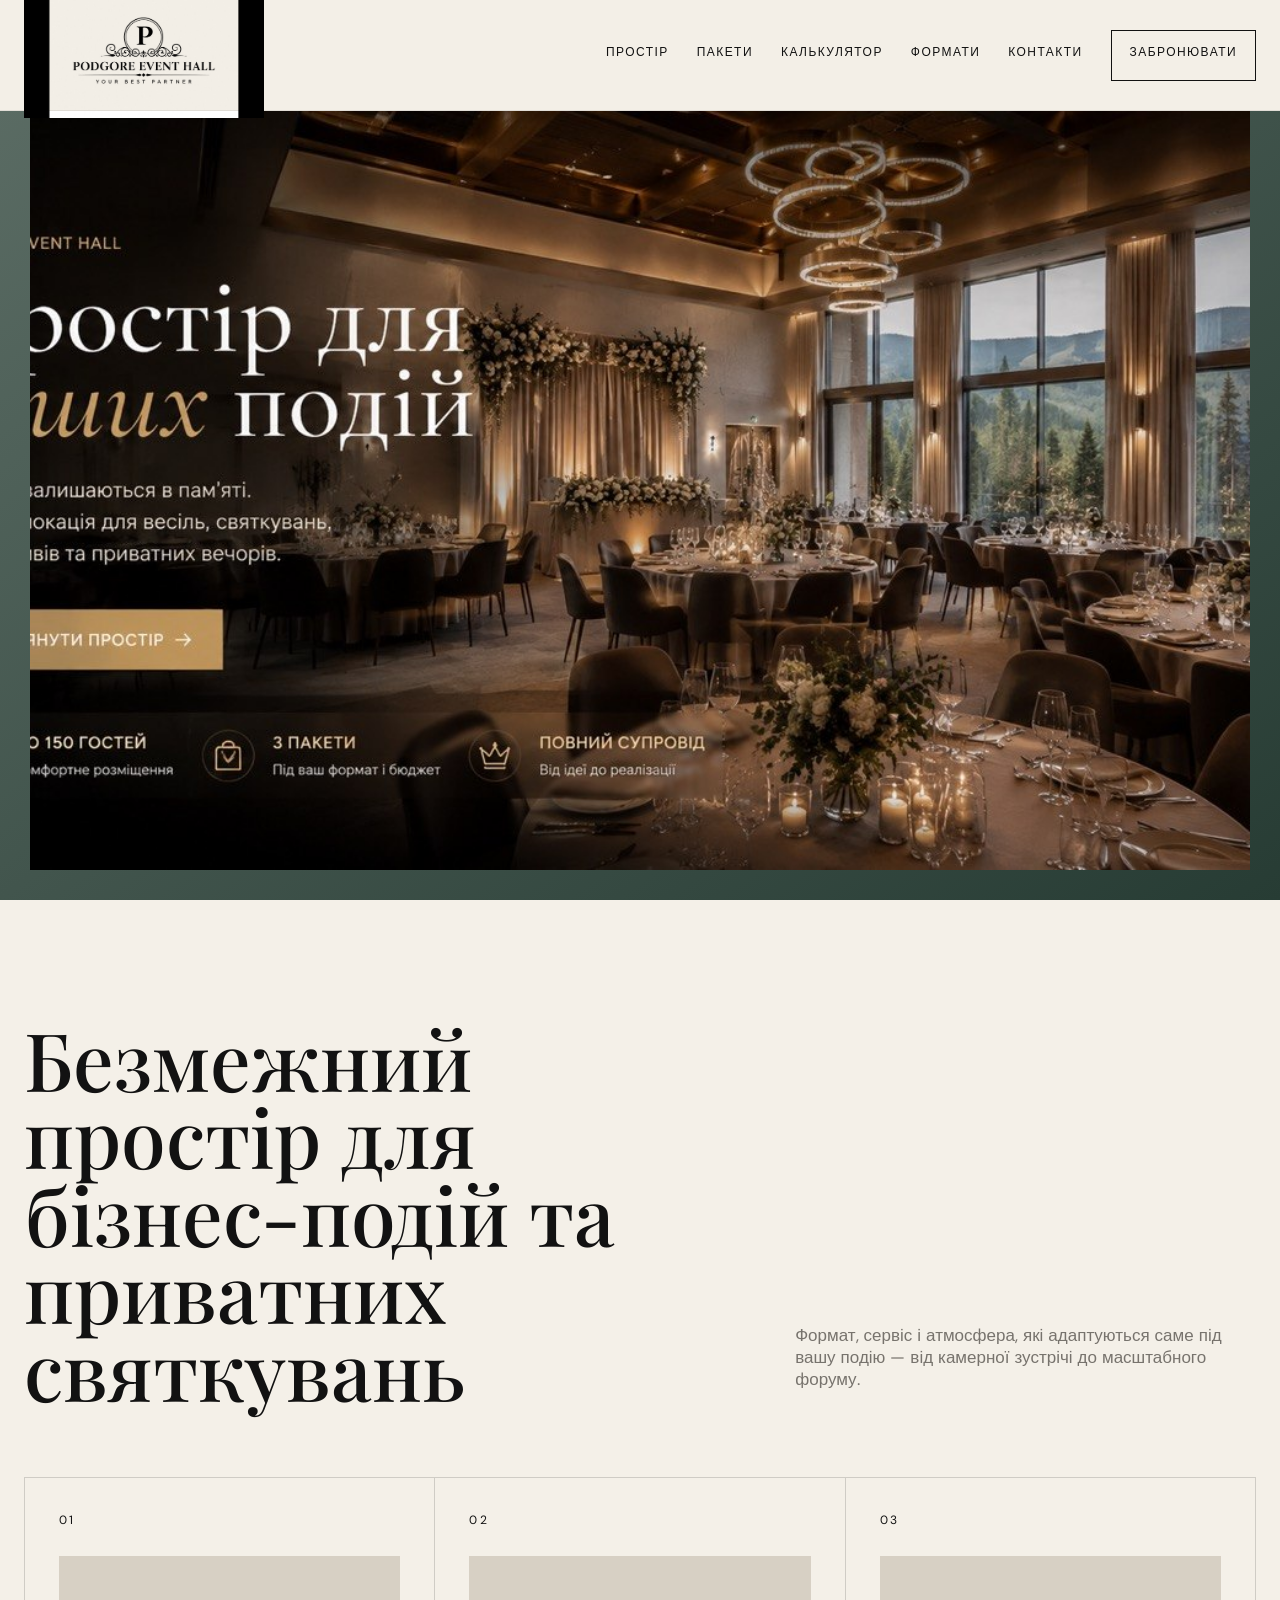
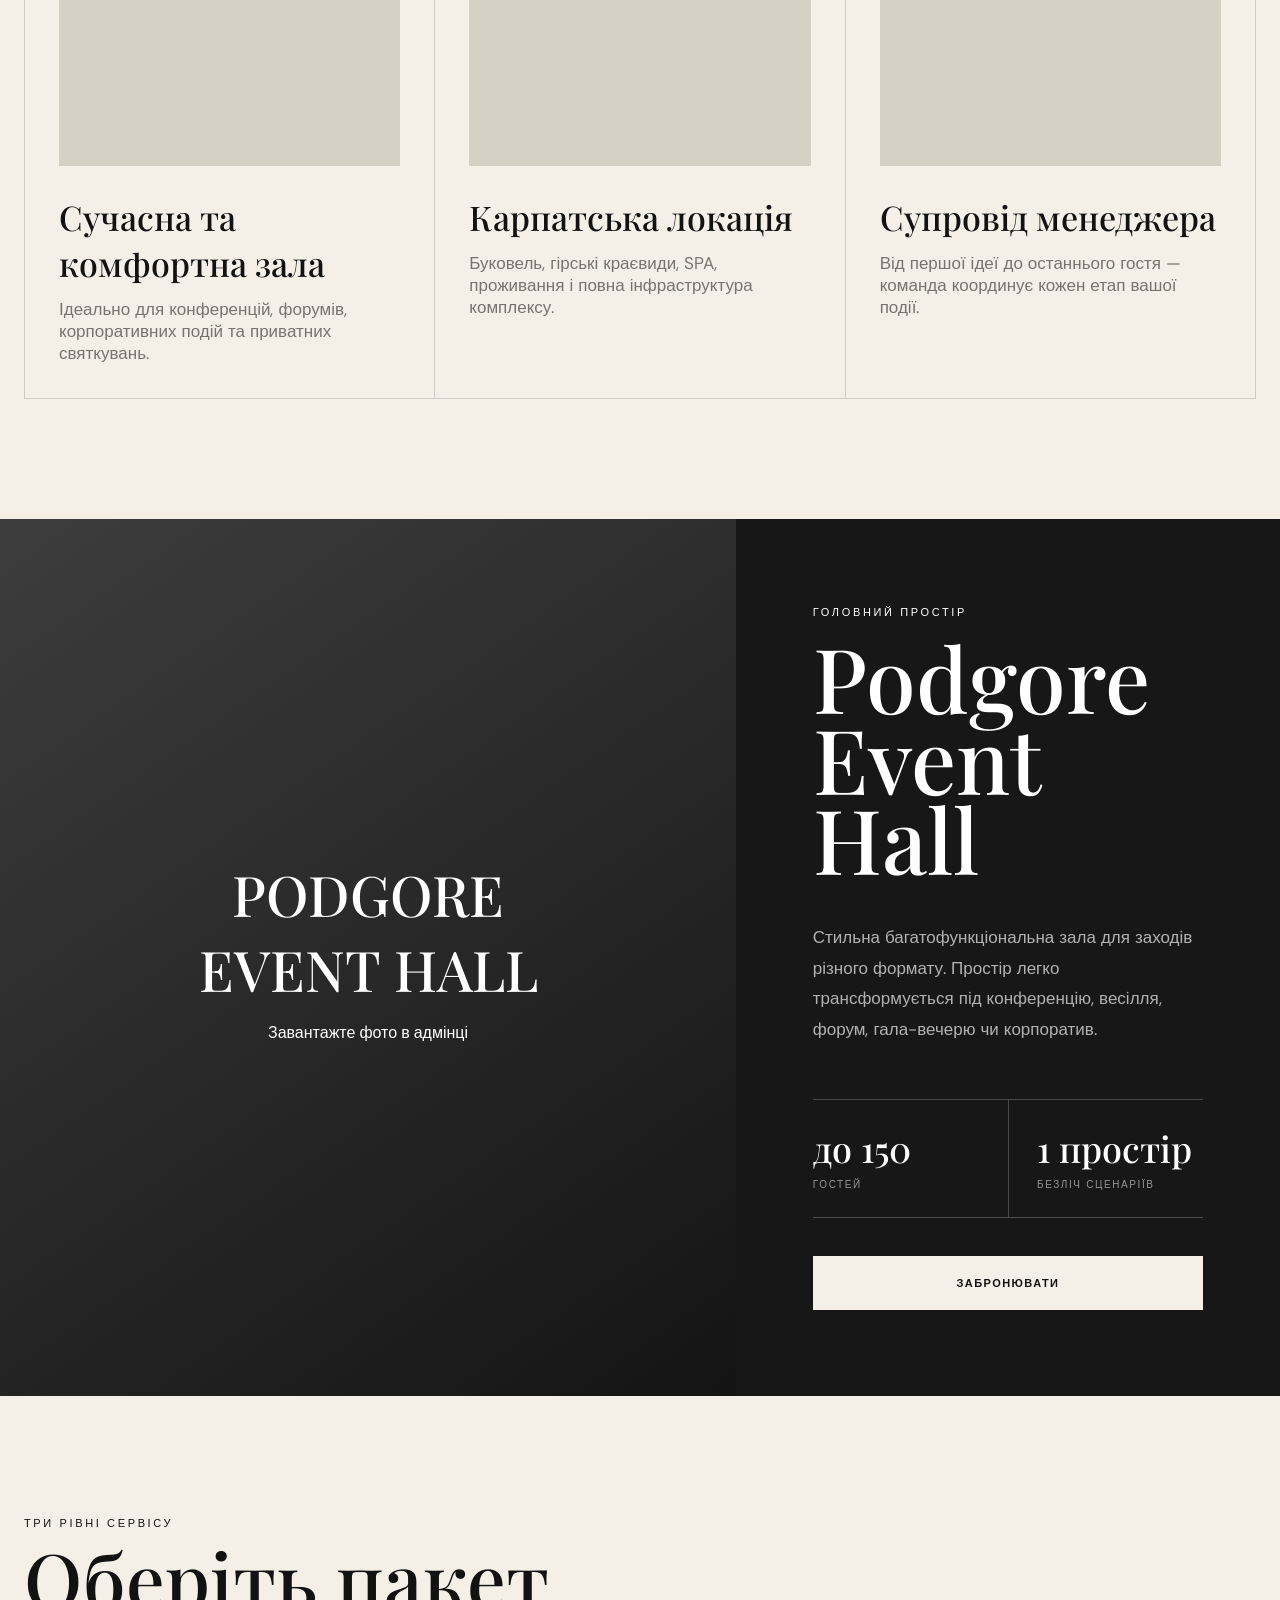
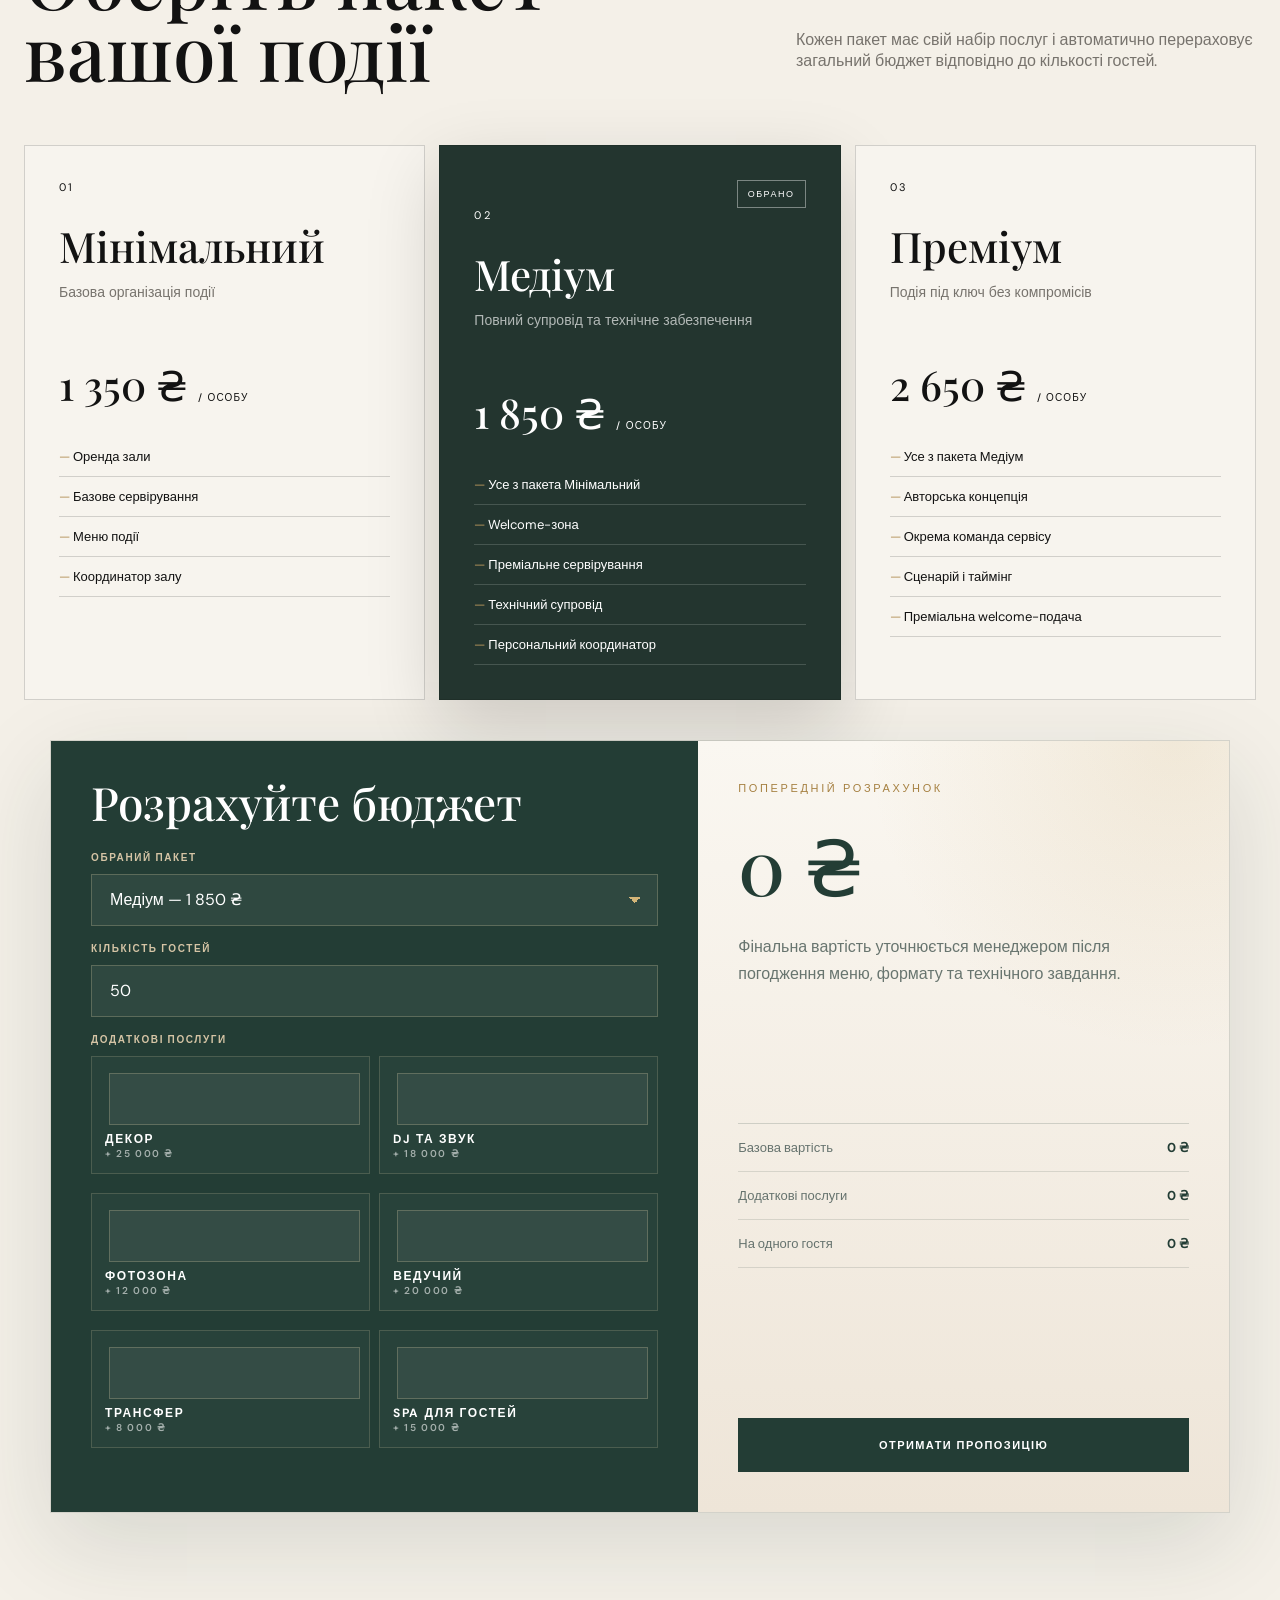
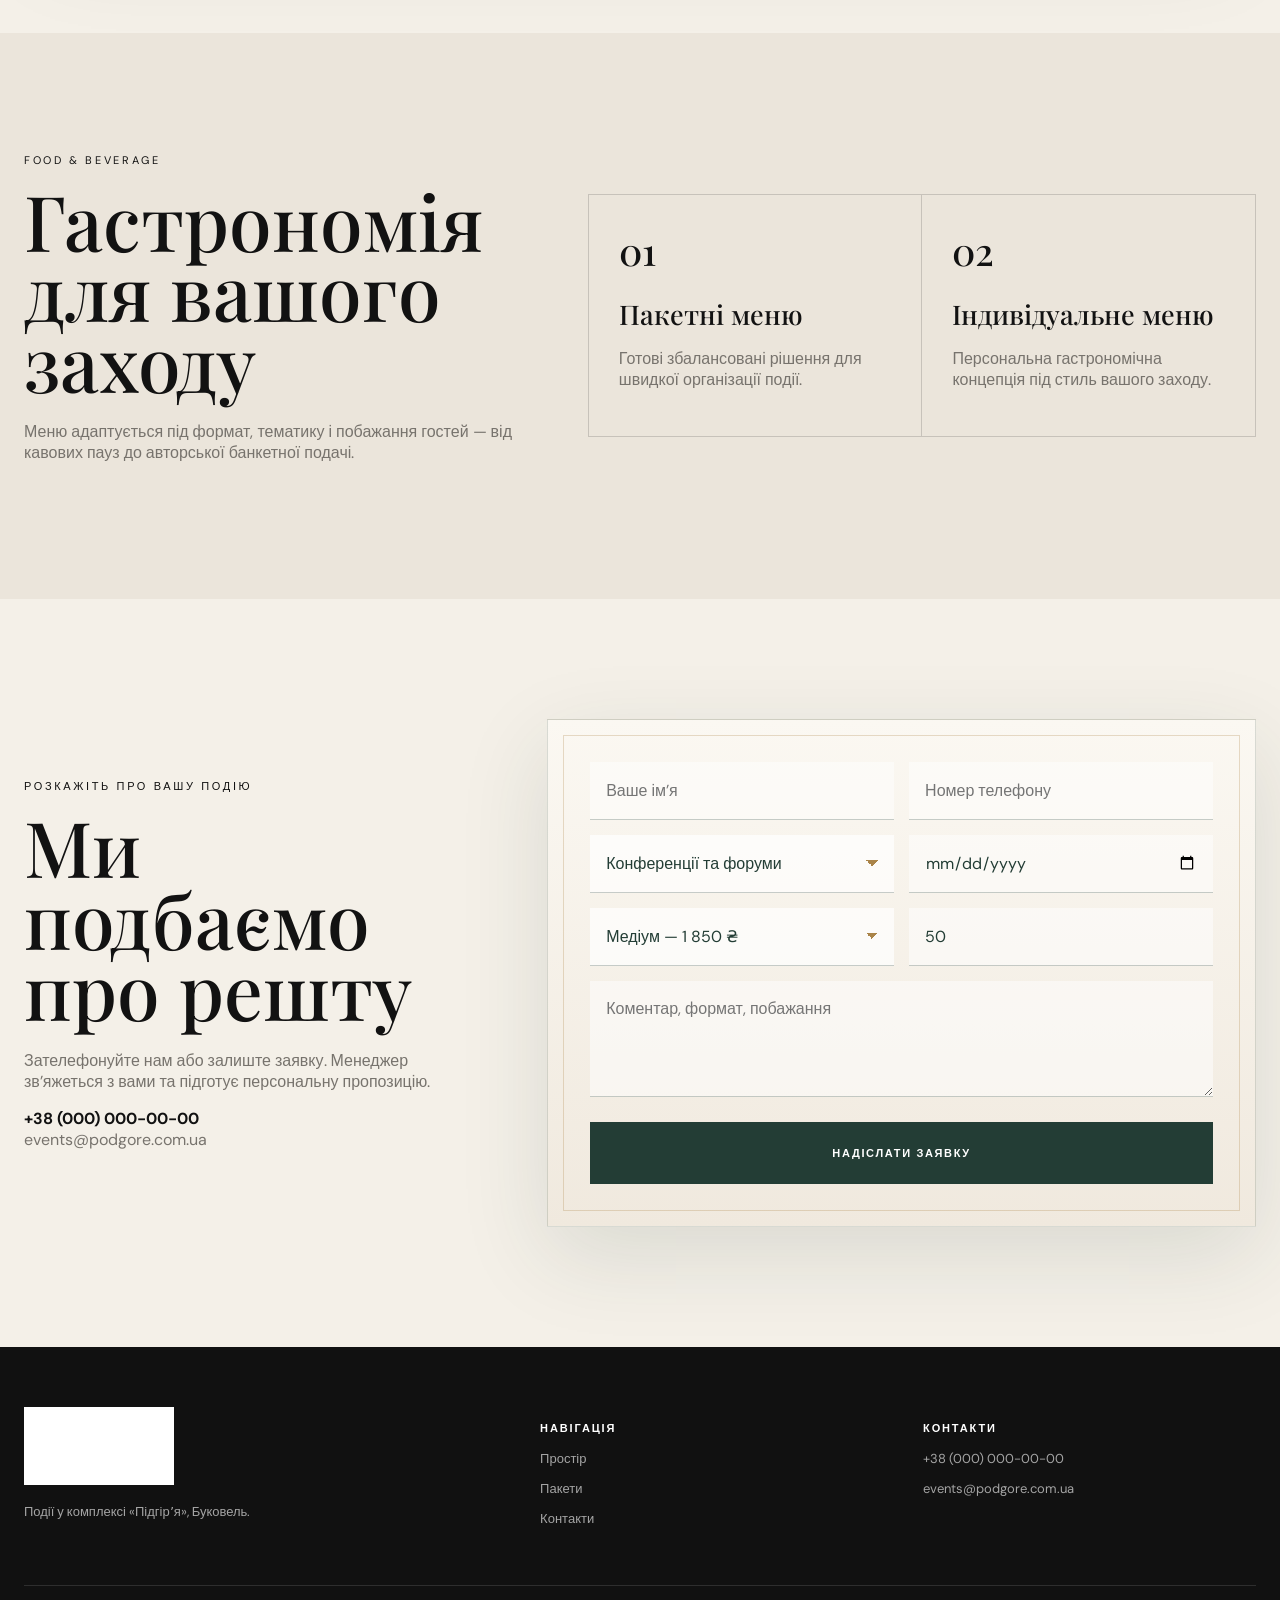
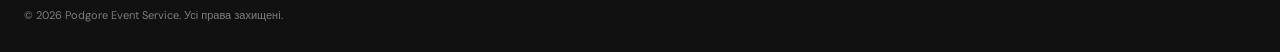
==== commit a01bbc28: "Fix logo background and size" ====
--- a/index.html
+++ b/index.html
@@ -801,6 +801,94 @@
     padding:38px 0 20px !important;
   }
 }
+</style>
+
+
+<style id="podgore-logo-fix-v2">
+
+/* ===== LOGO FIX ===== */
+
+.header,
+.header-inner{
+  background:#f3efe7 !important;
+}
+
+/* контейнер логотипа */
+.logo{
+  display:flex !important;
+  align-items:center !important;
+  justify-content:flex-start !important;
+  overflow:visible !important;
+  background:transparent !important;
+  border:0 !important;
+  box-shadow:none !important;
+}
+
+/* сам логотип */
+.logo img,
+.header .logo img,
+.header-inner .logo img{
+  display:block !important;
+  width:240px !important;
+  height:auto !important;
+  max-width:none !important;
+  object-fit:contain !important;
+
+  /* прибираємо візуально білий фон */
+  mix-blend-mode:multiply !important;
+
+  background:transparent !important;
+  border:0 !important;
+  box-shadow:none !important;
+  padding:0 !important;
+  margin:0 !important;
+}
+
+/* висота шапки */
+.header-inner{
+  min-height:110px !important;
+  height:110px !important;
+}
+
+/* footer */
+.footer-logo{
+  width:230px !important;
+  height:auto !important;
+  mix-blend-mode:multiply !important;
+  background:transparent !important;
+}
+
+/* MOBILE */
+@media(max-width:768px){
+
+  .header-inner{
+    min-height:92px !important;
+    height:92px !important;
+    padding-left:16px !important;
+    padding-right:16px !important;
+  }
+
+  .logo img,
+  .header .logo img,
+  .header-inner .logo img{
+    width:185px !important;
+    height:auto !important;
+  }
+
+  .footer-logo{
+    width:190px !important;
+  }
+}
+
+@media(max-width:430px){
+
+  .logo img,
+  .header .logo img,
+  .header-inner .logo img{
+    width:175px !important;
+  }
+}
+
 </style>
 
 </head>
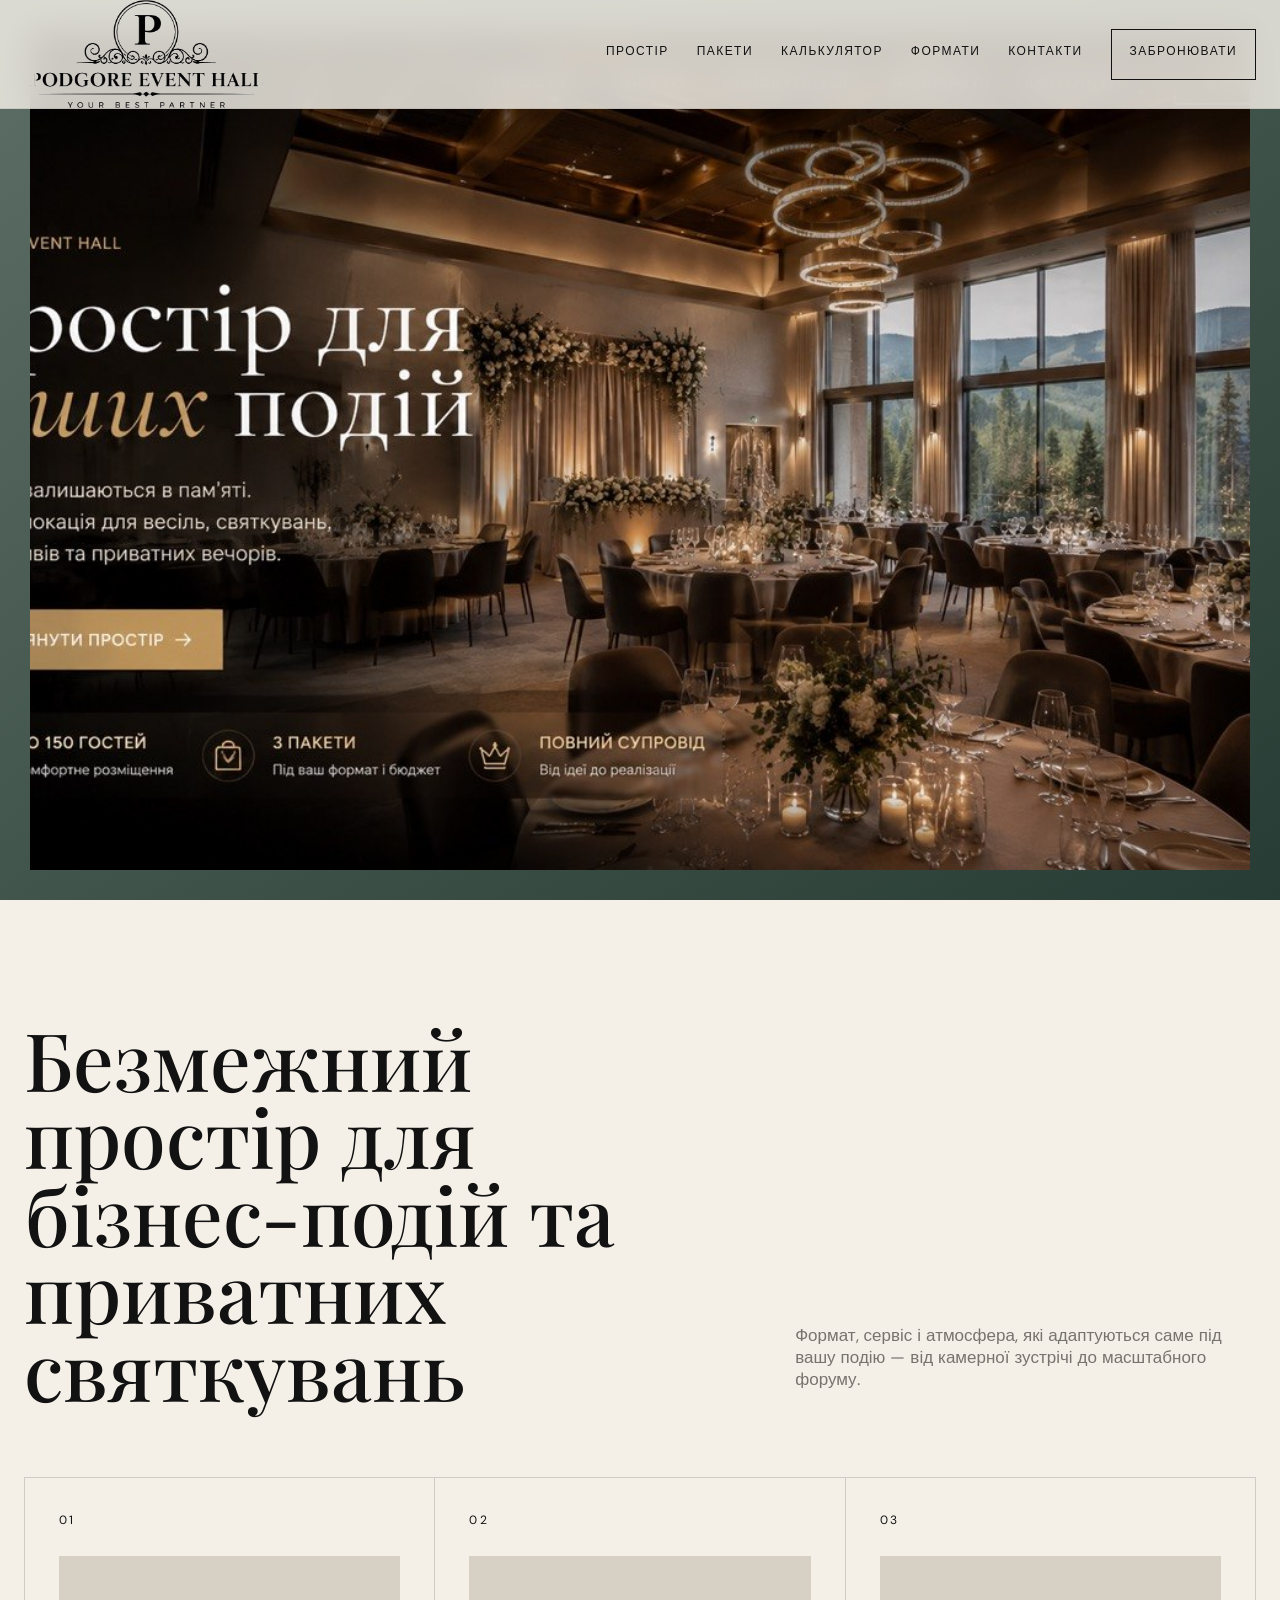
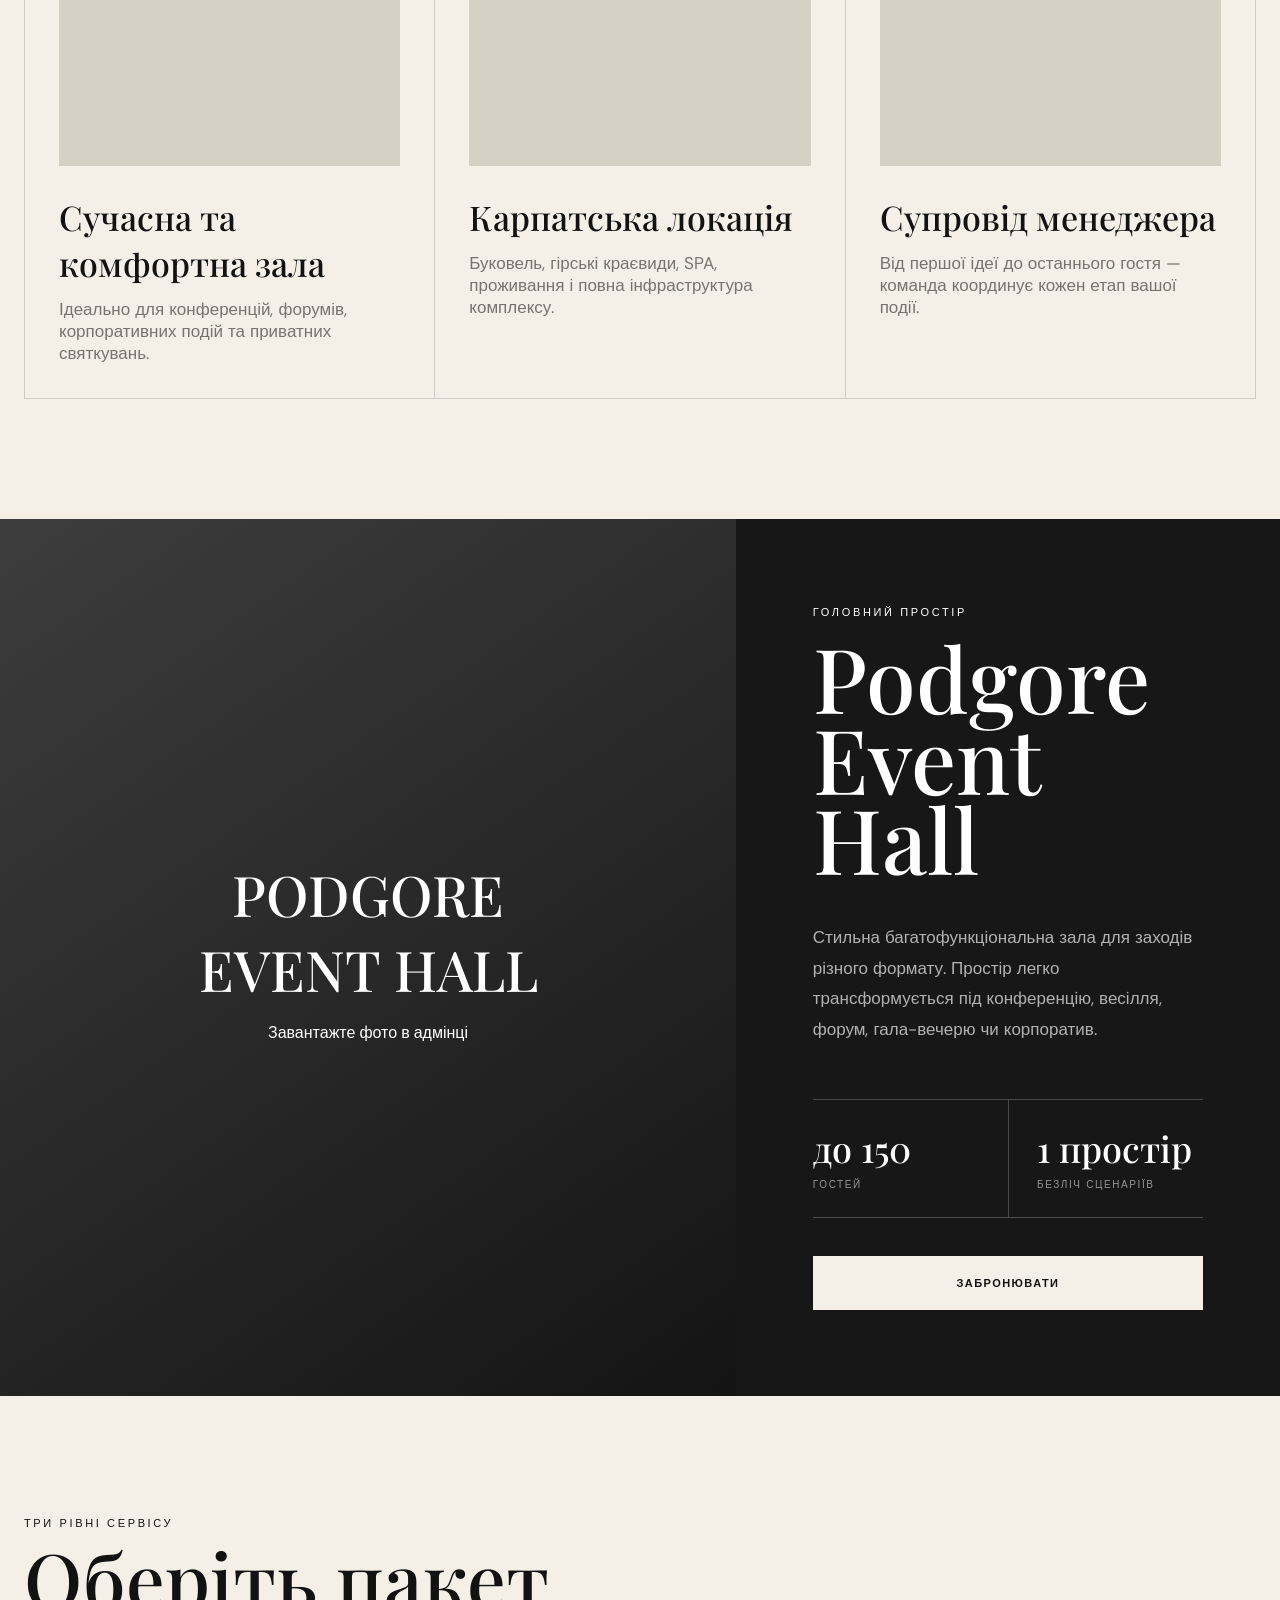
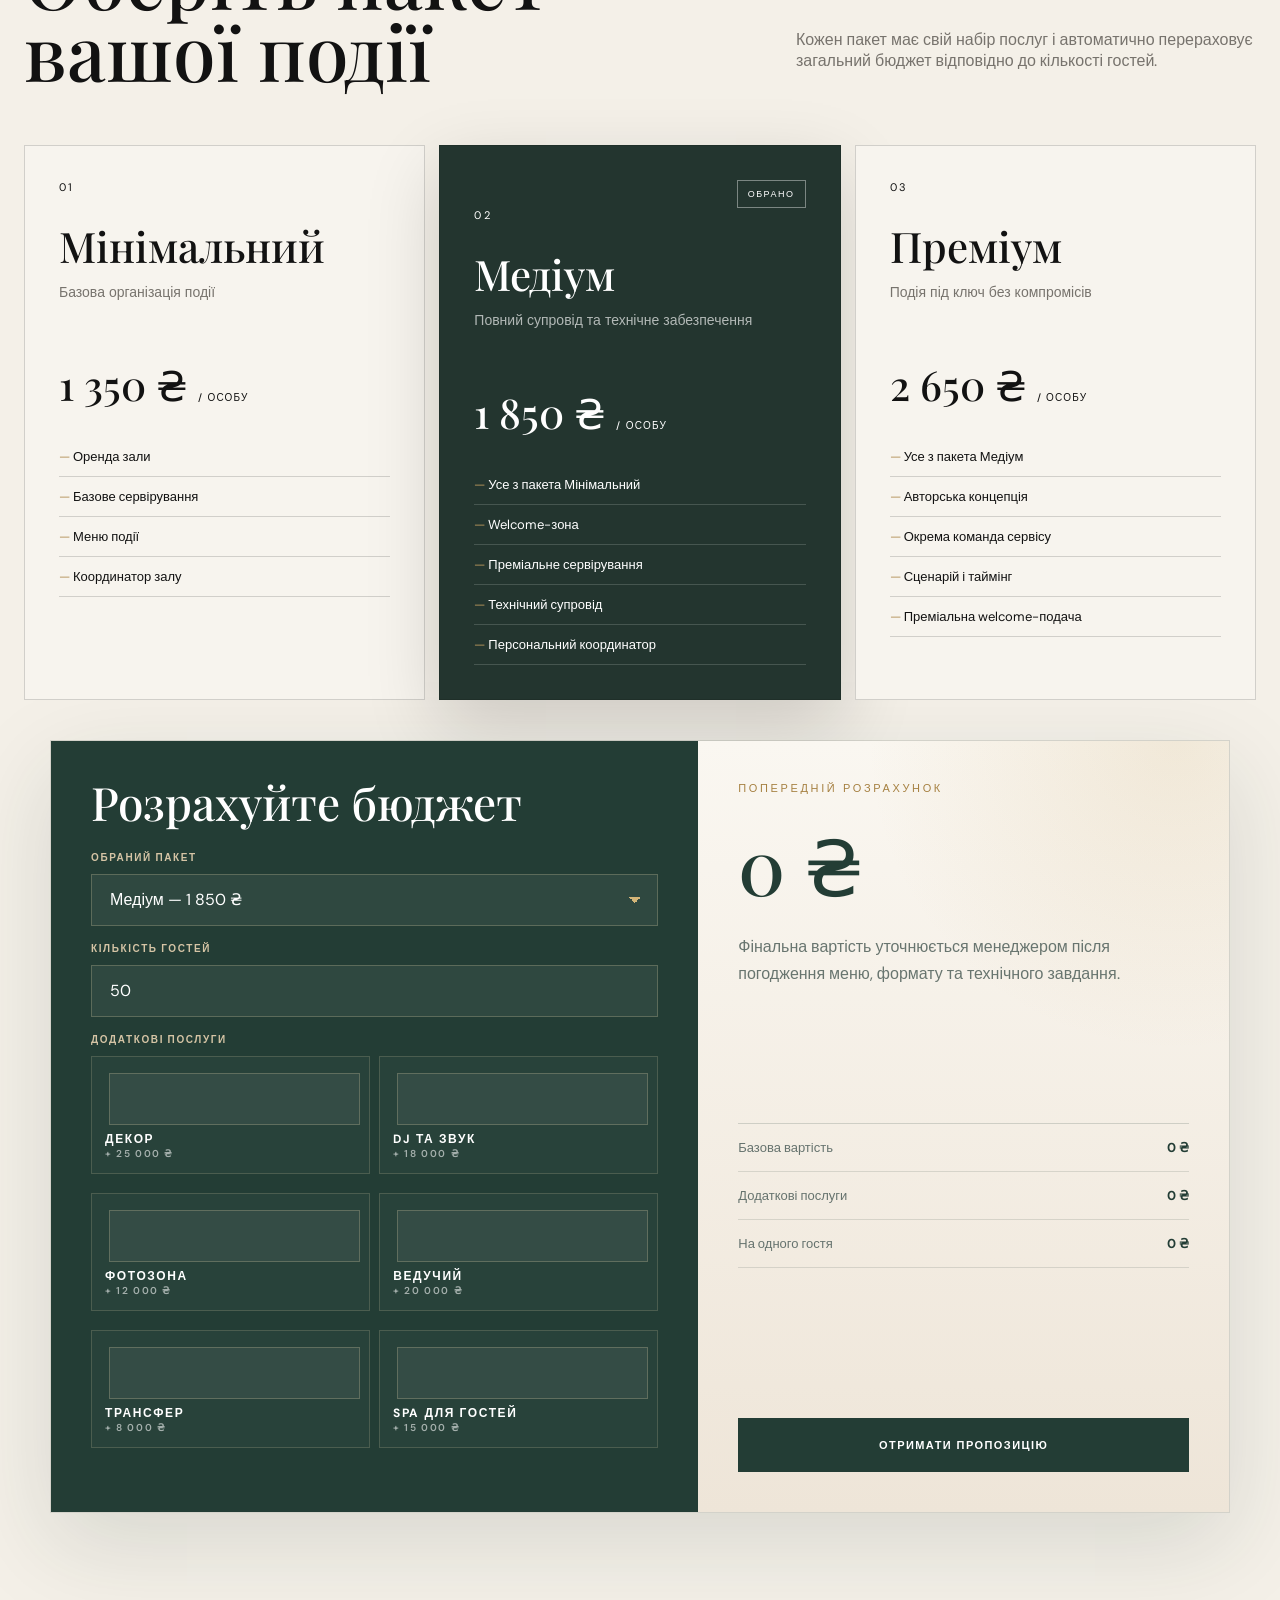
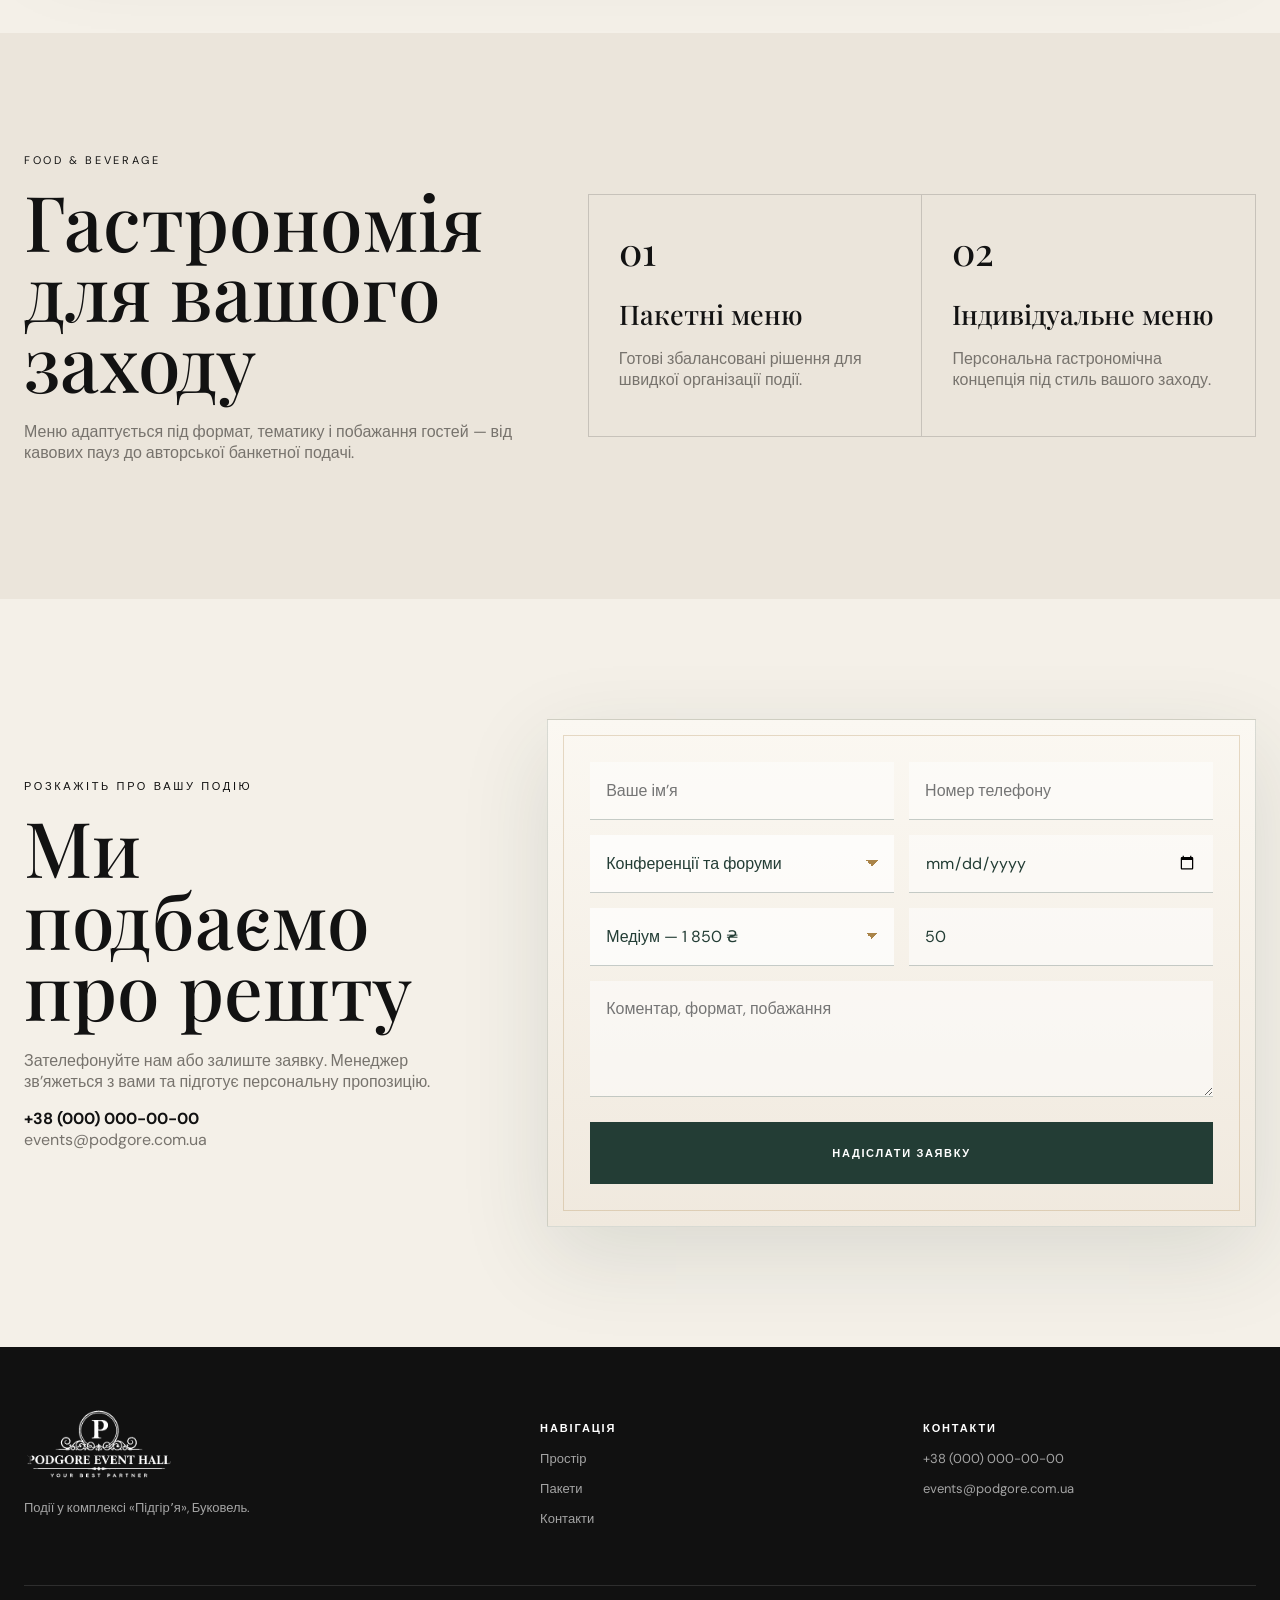
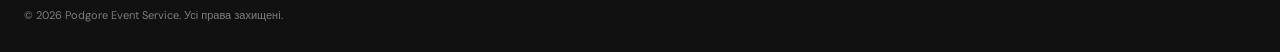
==== commit 701e7cb3: "Clean transparent logo and resize" ====
--- a/index.html
+++ b/index.html
@@ -804,91 +804,65 @@
 </style>
 
 
-<style id="podgore-logo-fix-v2">
-
-/* ===== LOGO FIX ===== */
-
-.header,
-.header-inner{
-  background:#f3efe7 !important;
-}
-
-/* контейнер логотипа */
+
+
+
+<style id="logo-clean-final">
 .logo{
   display:flex !important;
   align-items:center !important;
   justify-content:flex-start !important;
+  background:transparent !important;
   overflow:visible !important;
-  background:transparent !important;
   border:0 !important;
-  box-shadow:none !important;
-}
-
-/* сам логотип */
+}
+
 .logo img,
 .header .logo img,
 .header-inner .logo img{
   display:block !important;
-  width:240px !important;
+  width:245px !important;
   height:auto !important;
   max-width:none !important;
   object-fit:contain !important;
-
-  /* прибираємо візуально білий фон */
-  mix-blend-mode:multiply !important;
-
+  object-position:left center !important;
   background:transparent !important;
+  mix-blend-mode:normal !important;
+  filter:none !important;
   border:0 !important;
   box-shadow:none !important;
   padding:0 !important;
-  margin:0 !important;
-}
-
-/* висота шапки */
+}
+
 .header-inner{
-  min-height:110px !important;
-  height:110px !important;
-}
-
-/* footer */
+  min-height:108px !important;
+  height:108px !important;
+}
+
 .footer-logo{
-  width:230px !important;
+  width:225px !important;
   height:auto !important;
-  mix-blend-mode:multiply !important;
   background:transparent !important;
-}
-
-/* MOBILE */
+  mix-blend-mode:normal !important;
+}
+
 @media(max-width:768px){
-
   .header-inner{
-    min-height:92px !important;
-    height:92px !important;
+    min-height:88px !important;
+    height:88px !important;
     padding-left:16px !important;
-    padding-right:16px !important;
-  }
-
-  .logo img,
-  .header .logo img,
-  .header-inner .logo img{
-    width:185px !important;
-    height:auto !important;
-  }
-
-  .footer-logo{
-    width:190px !important;
-  }
-}
-
-@media(max-width:430px){
+  }
 
   .logo img,
   .header .logo img,
   .header-inner .logo img{
     width:175px !important;
   }
-}
-
+
+  .footer-logo{
+    width:175px !important;
+  }
+}
 </style>
 
 </head>
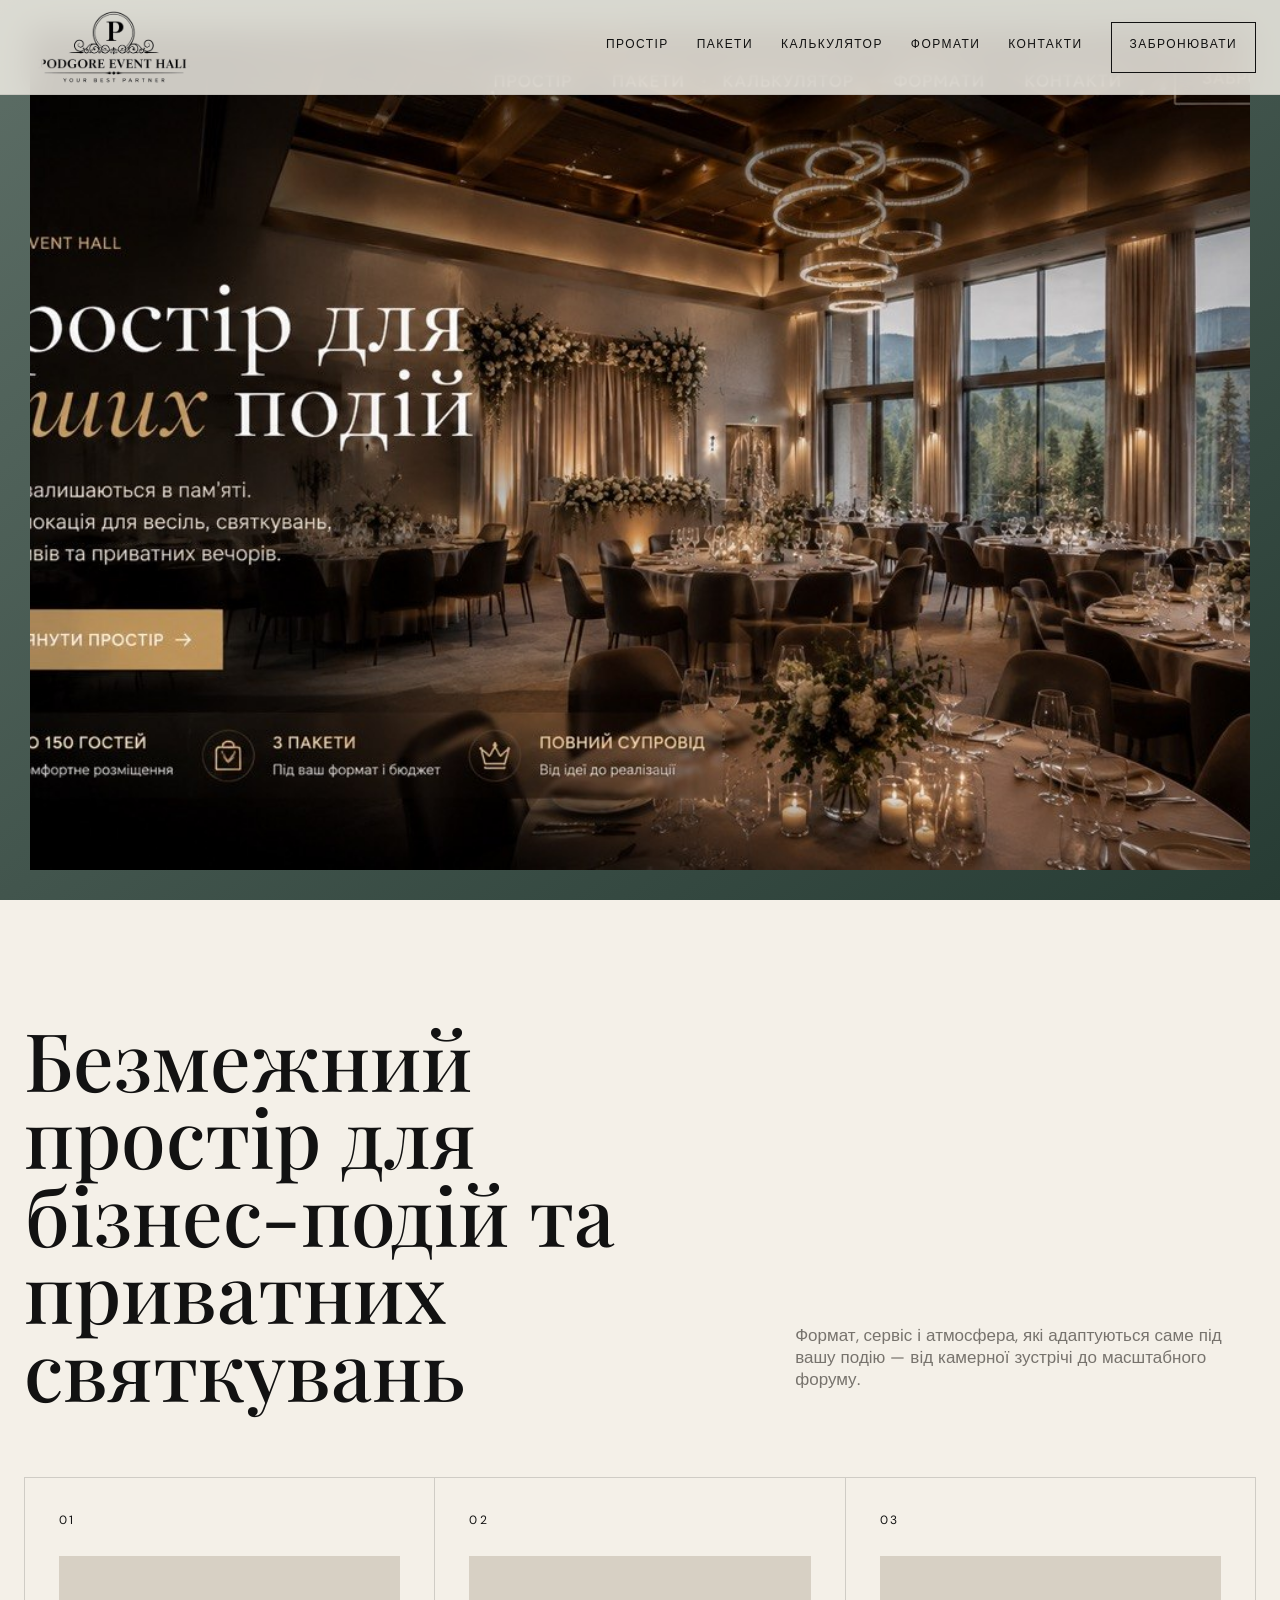
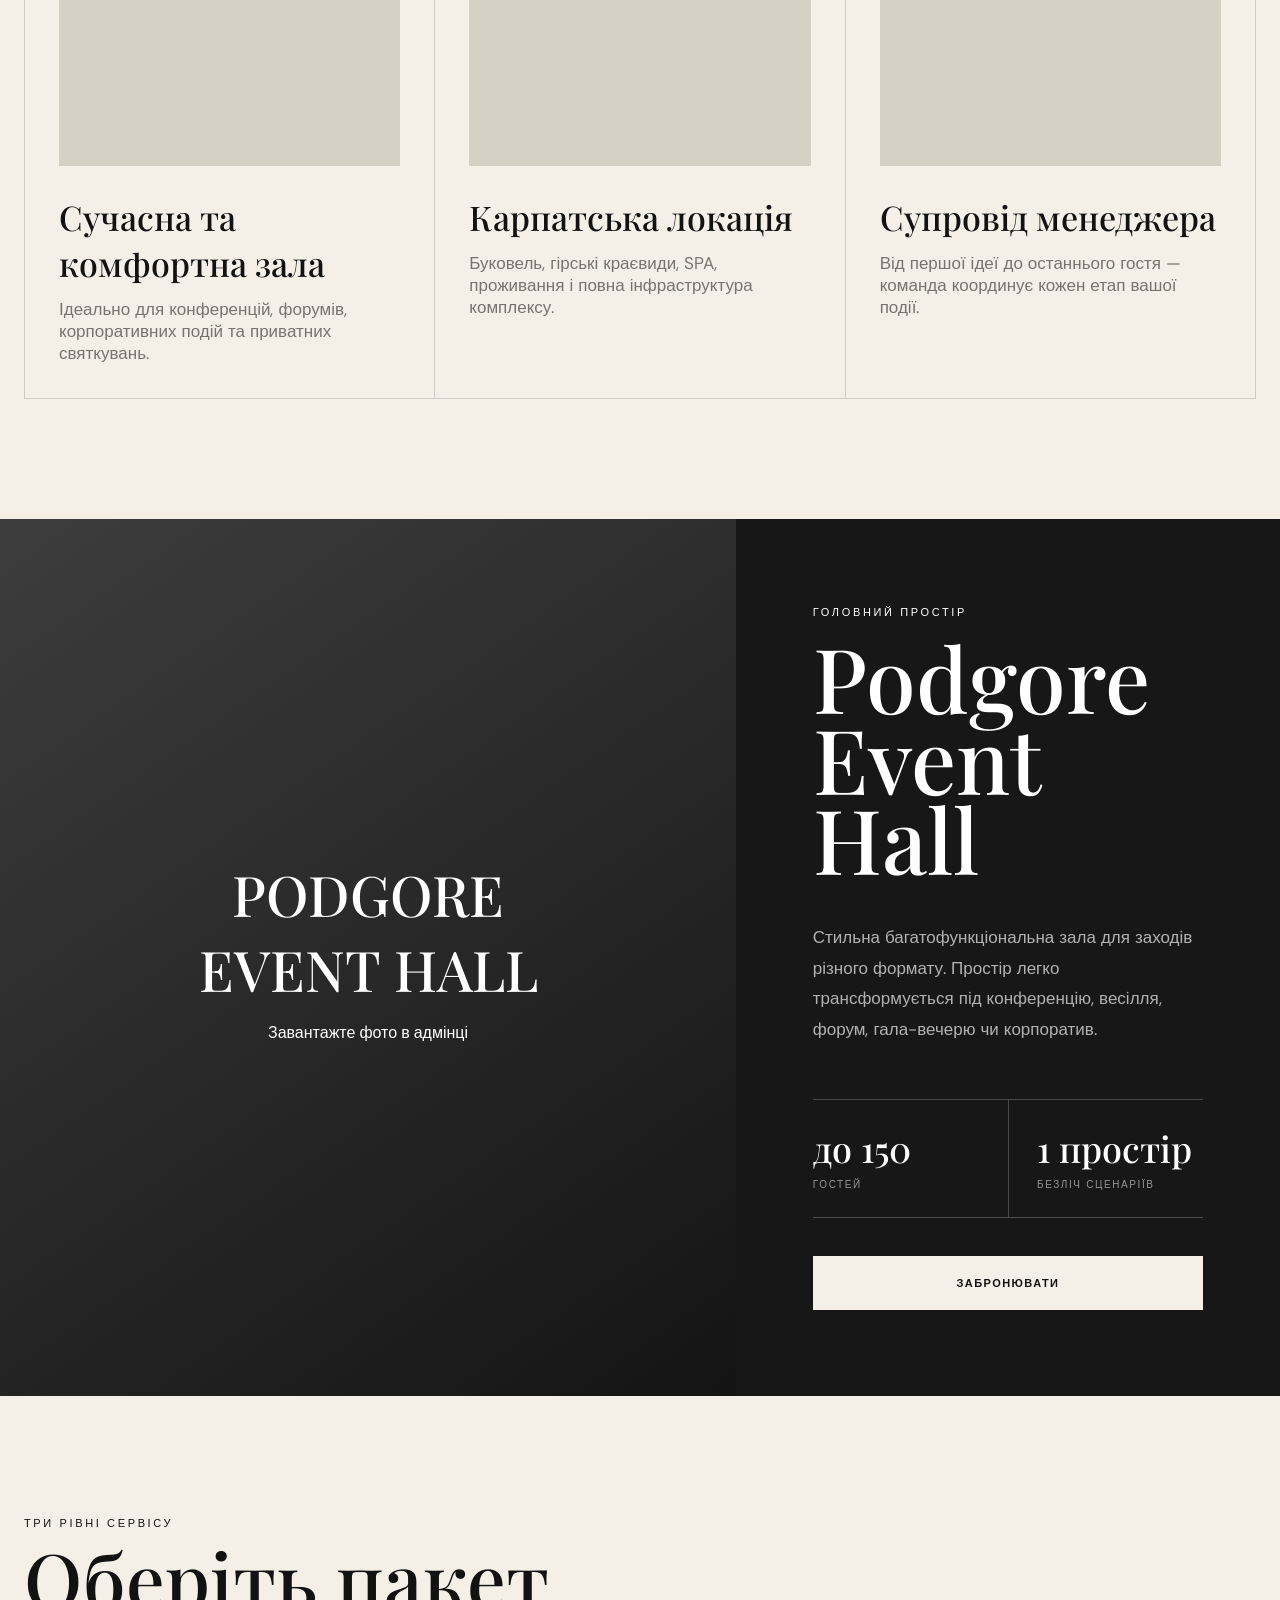
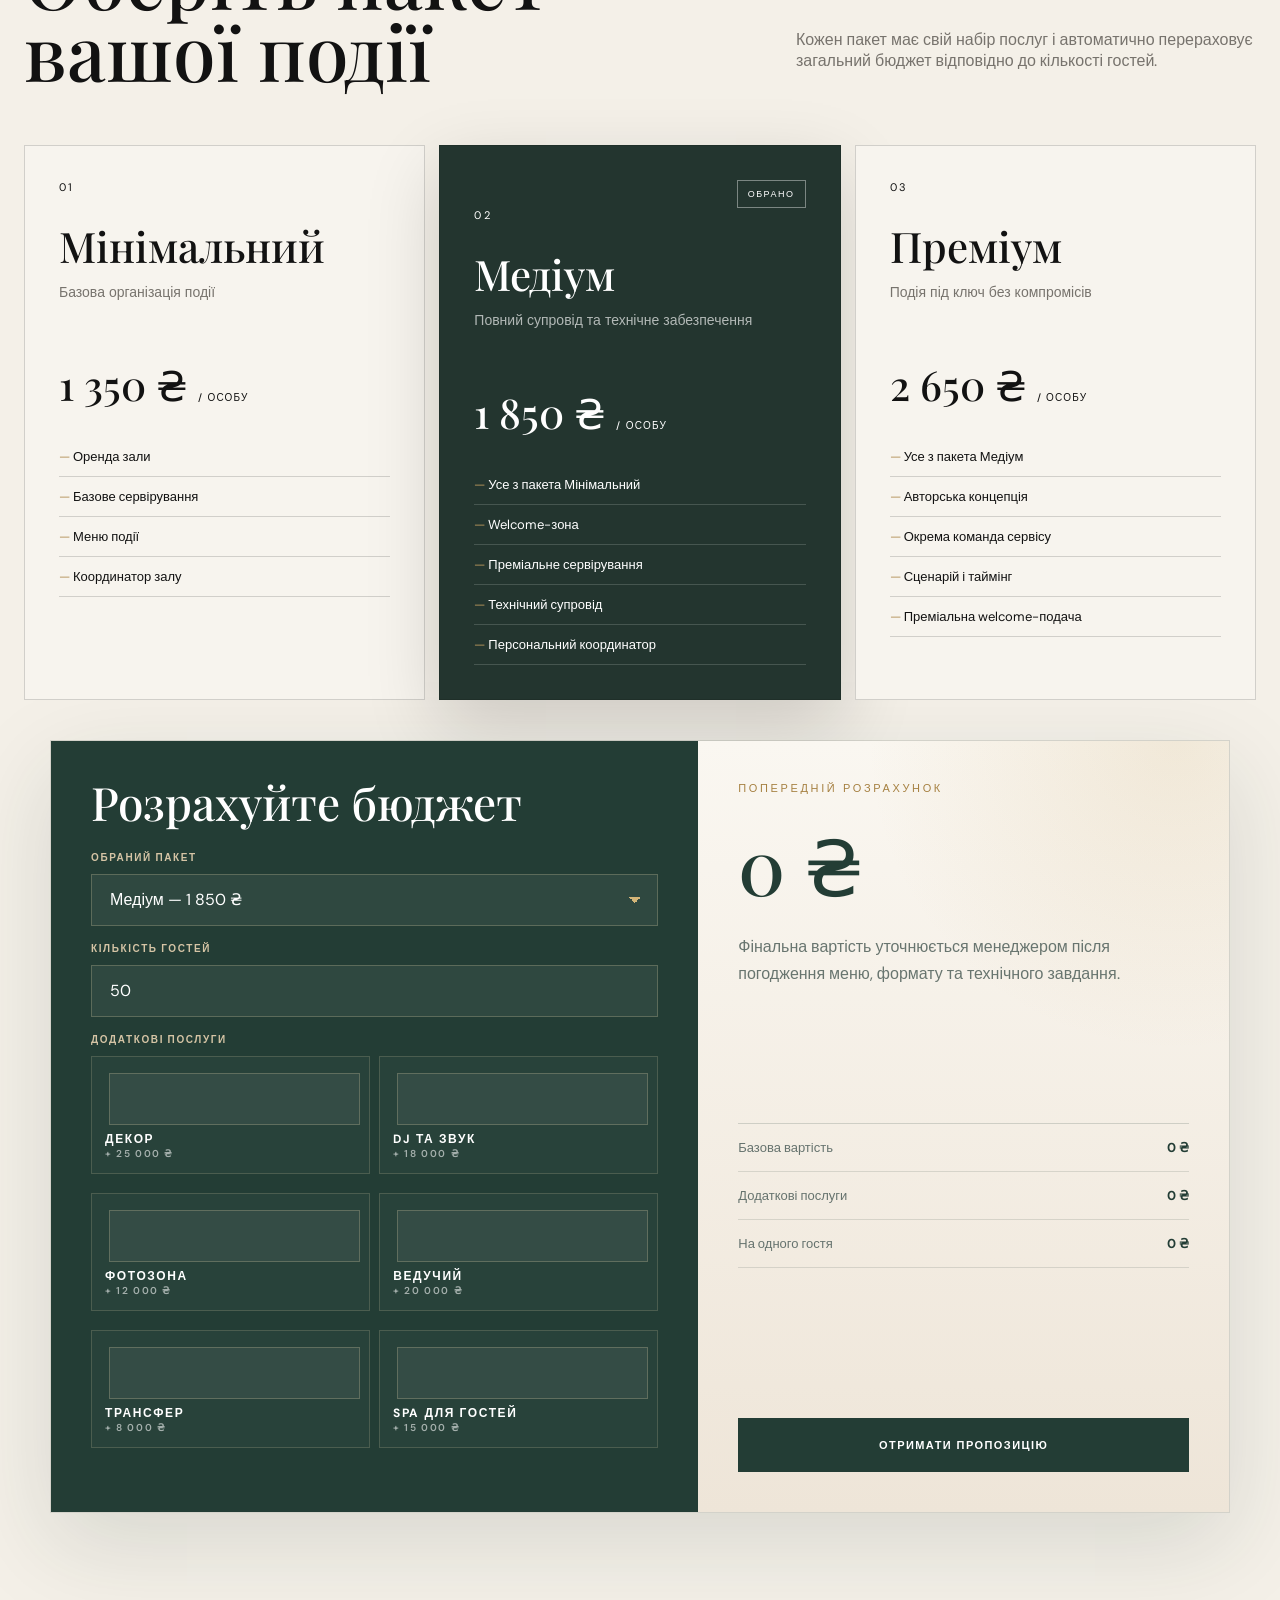
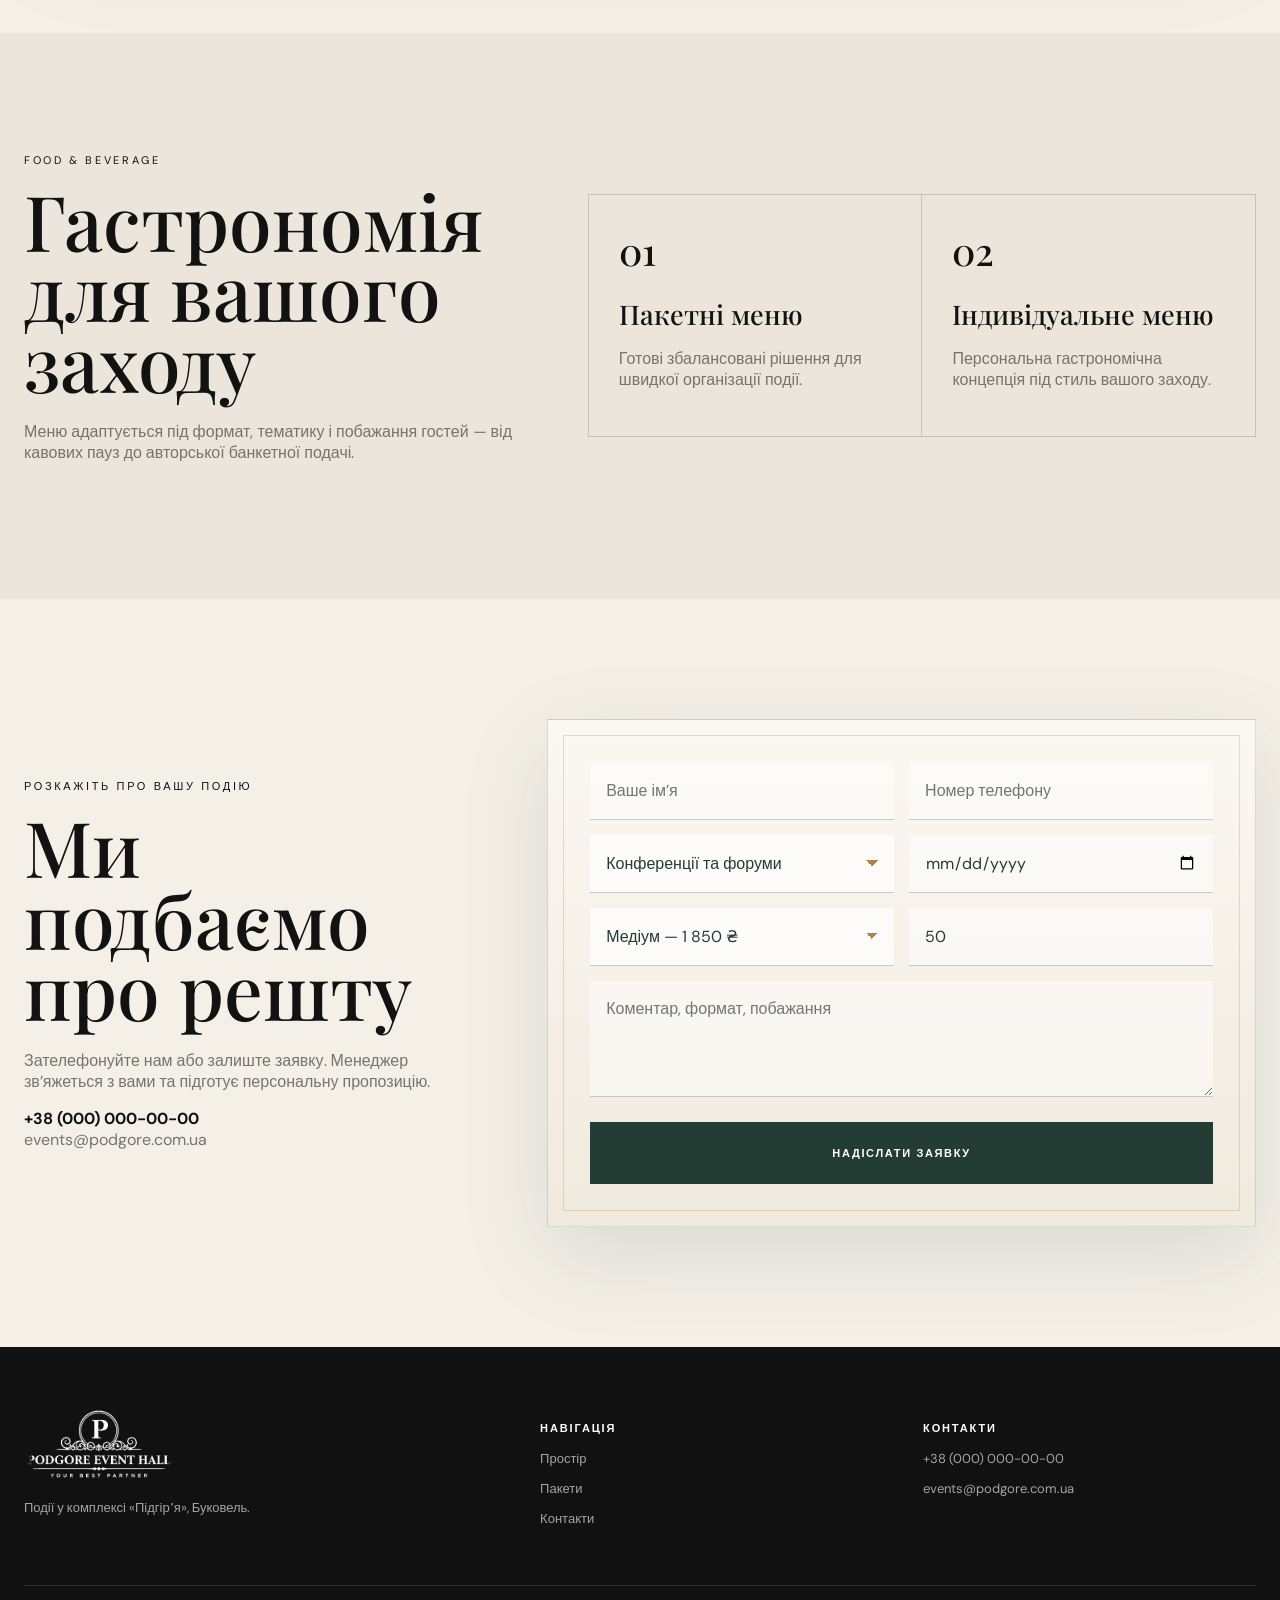
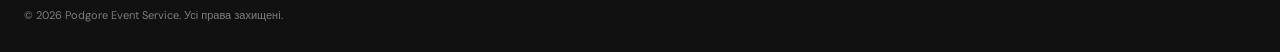
==== commit d9ba75e8: "Adjust logo size" ====
--- a/index.html
+++ b/index.html
@@ -863,6 +863,72 @@
     width:175px !important;
   }
 }
+</style>
+
+
+<style id="podgore-logo-size-fix">
+
+.header-inner{
+    min-height:94px !important;
+    height:94px !important;
+}
+
+.logo{
+    display:flex !important;
+    align-items:center !important;
+    overflow:visible !important;
+}
+
+.logo img,
+.header .logo img,
+.header-inner .logo img{
+    width:180px !important;
+    height:78px !important;
+    max-width:180px !important;
+    object-fit:contain !important;
+    object-position:center !important;
+    padding:0 !important;
+    margin:0 !important;
+    background:transparent !important;
+}
+
+.footer-logo{
+    width:180px !important;
+    height:auto !important;
+    object-fit:contain !important;
+}
+
+@media(max-width:768px){
+
+    .header-inner{
+        min-height:82px !important;
+        height:82px !important;
+    }
+
+    .logo img,
+    .header .logo img,
+    .header-inner .logo img{
+        width:150px !important;
+        height:68px !important;
+        max-width:150px !important;
+    }
+
+    .footer-logo{
+        width:155px !important;
+    }
+}
+
+@media(max-width:430px){
+
+    .logo img,
+    .header .logo img,
+    .header-inner .logo img{
+        width:140px !important;
+        height:64px !important;
+        max-width:140px !important;
+    }
+}
+
 </style>
 
 </head>
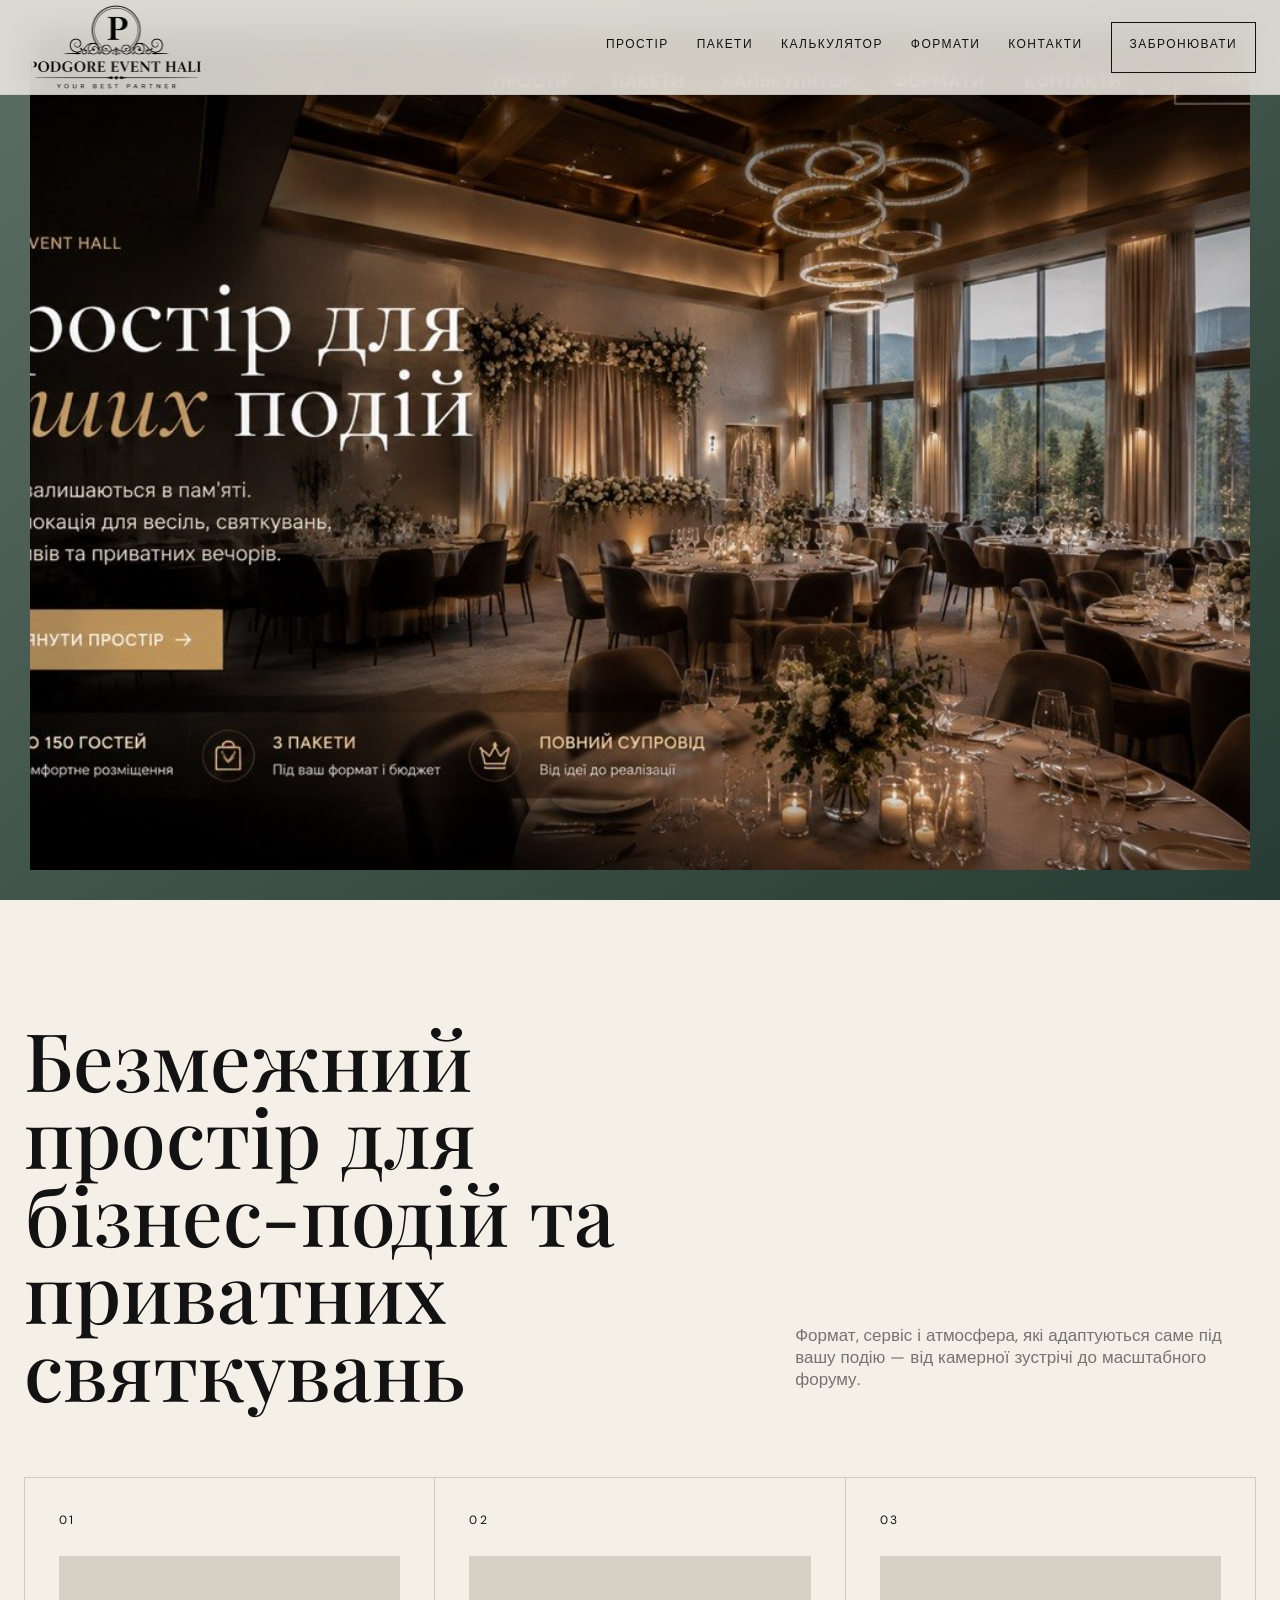
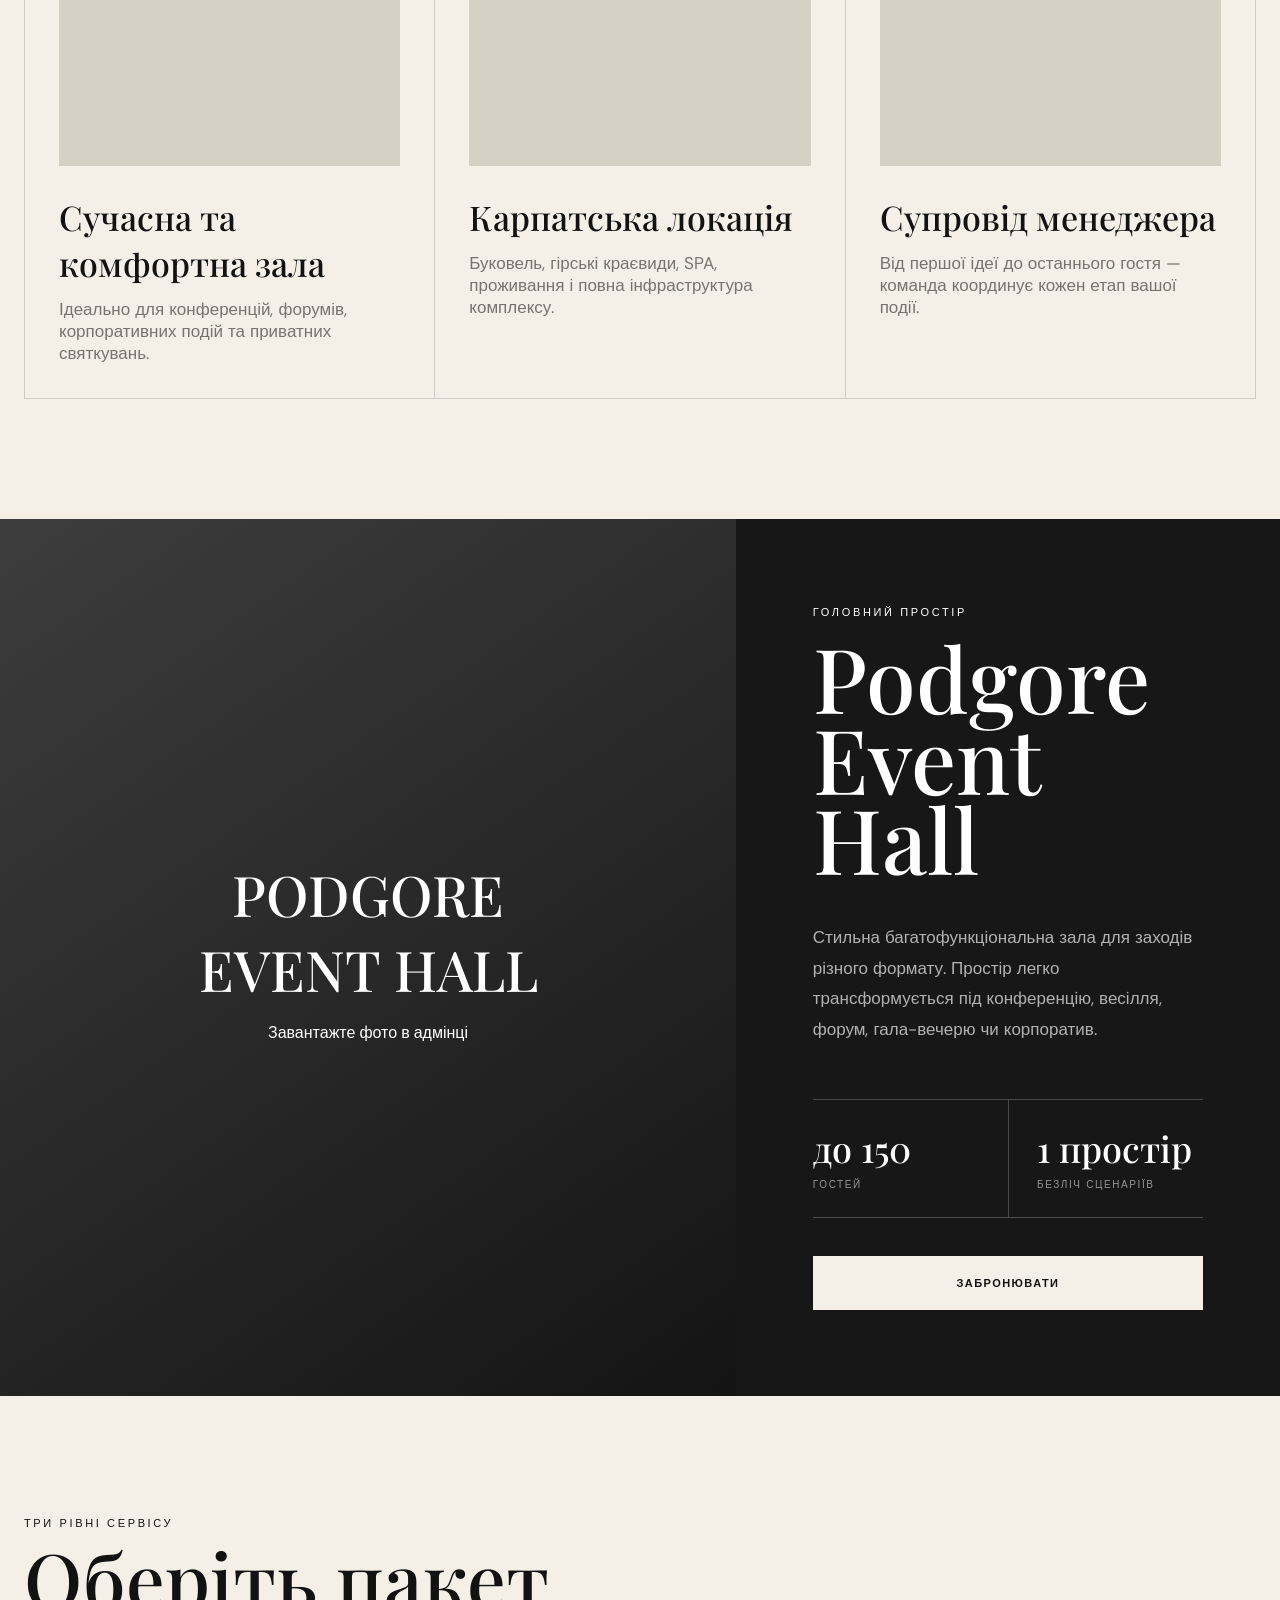
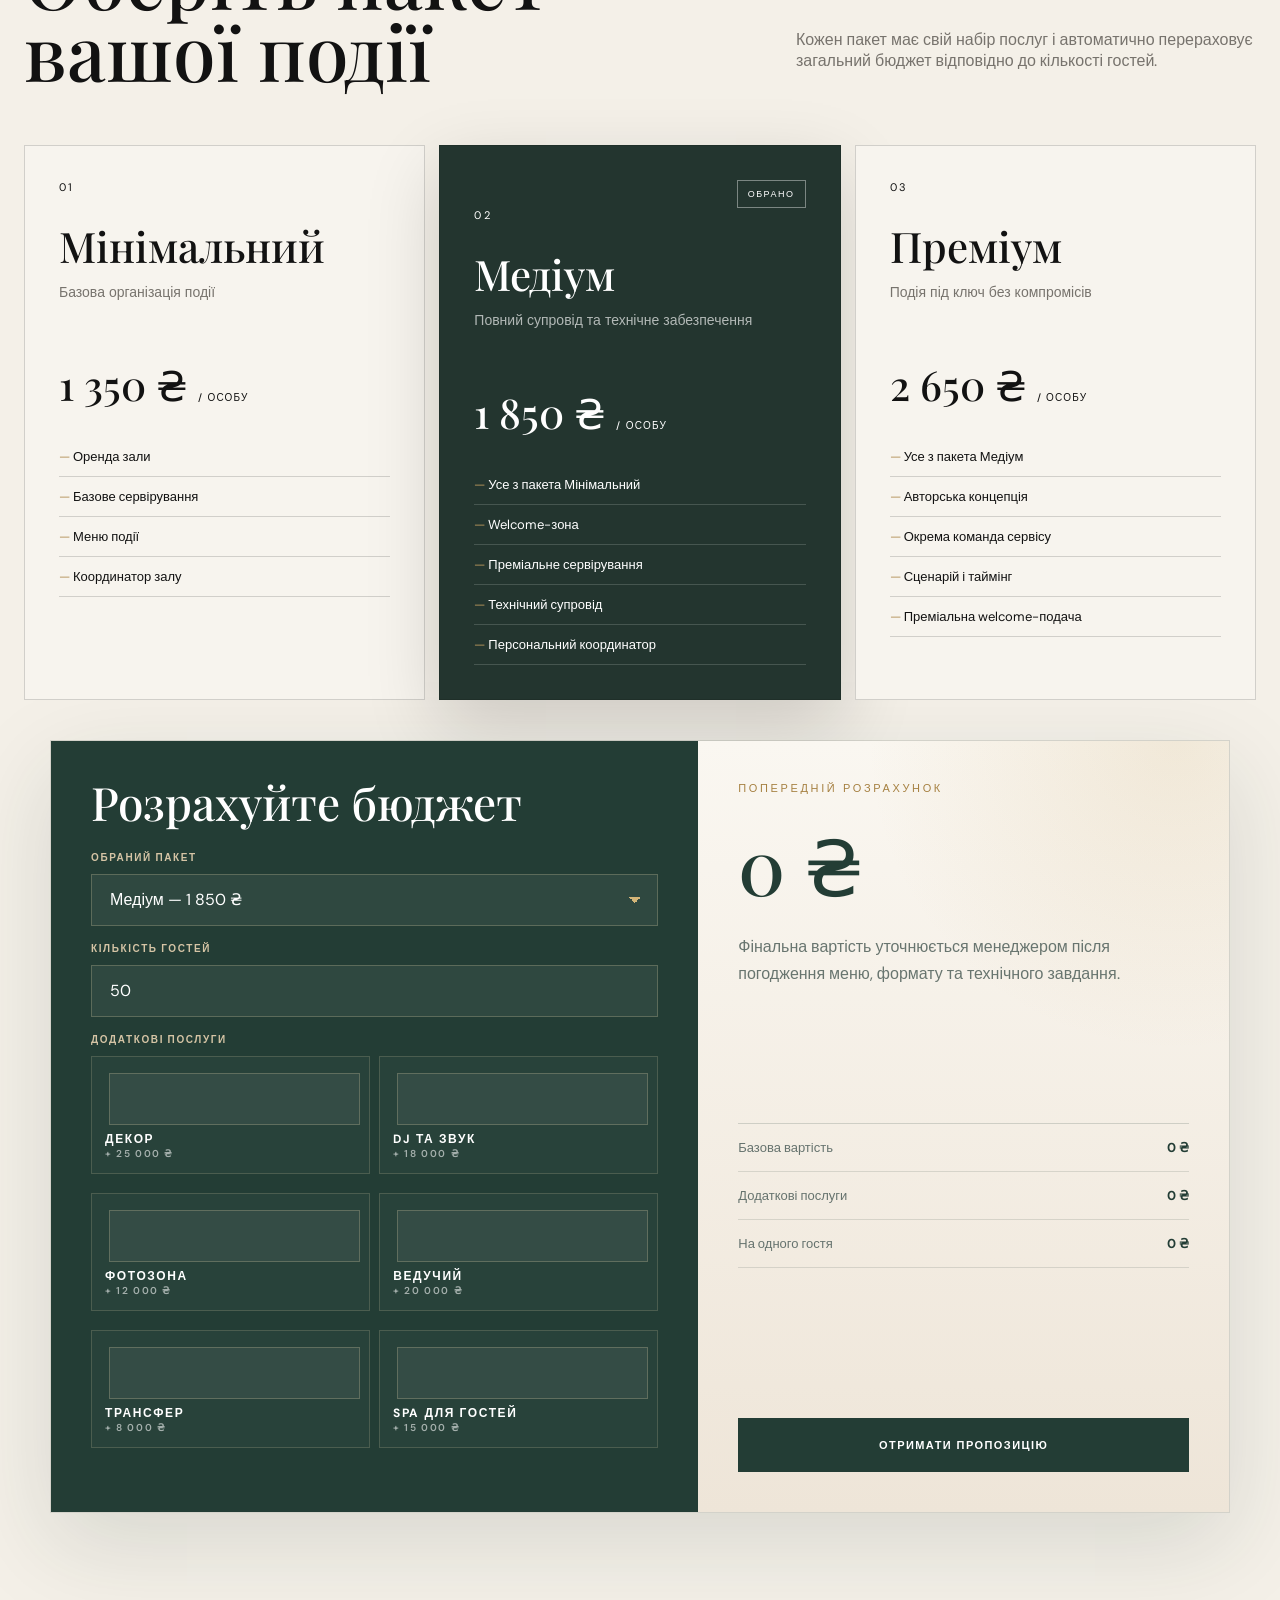
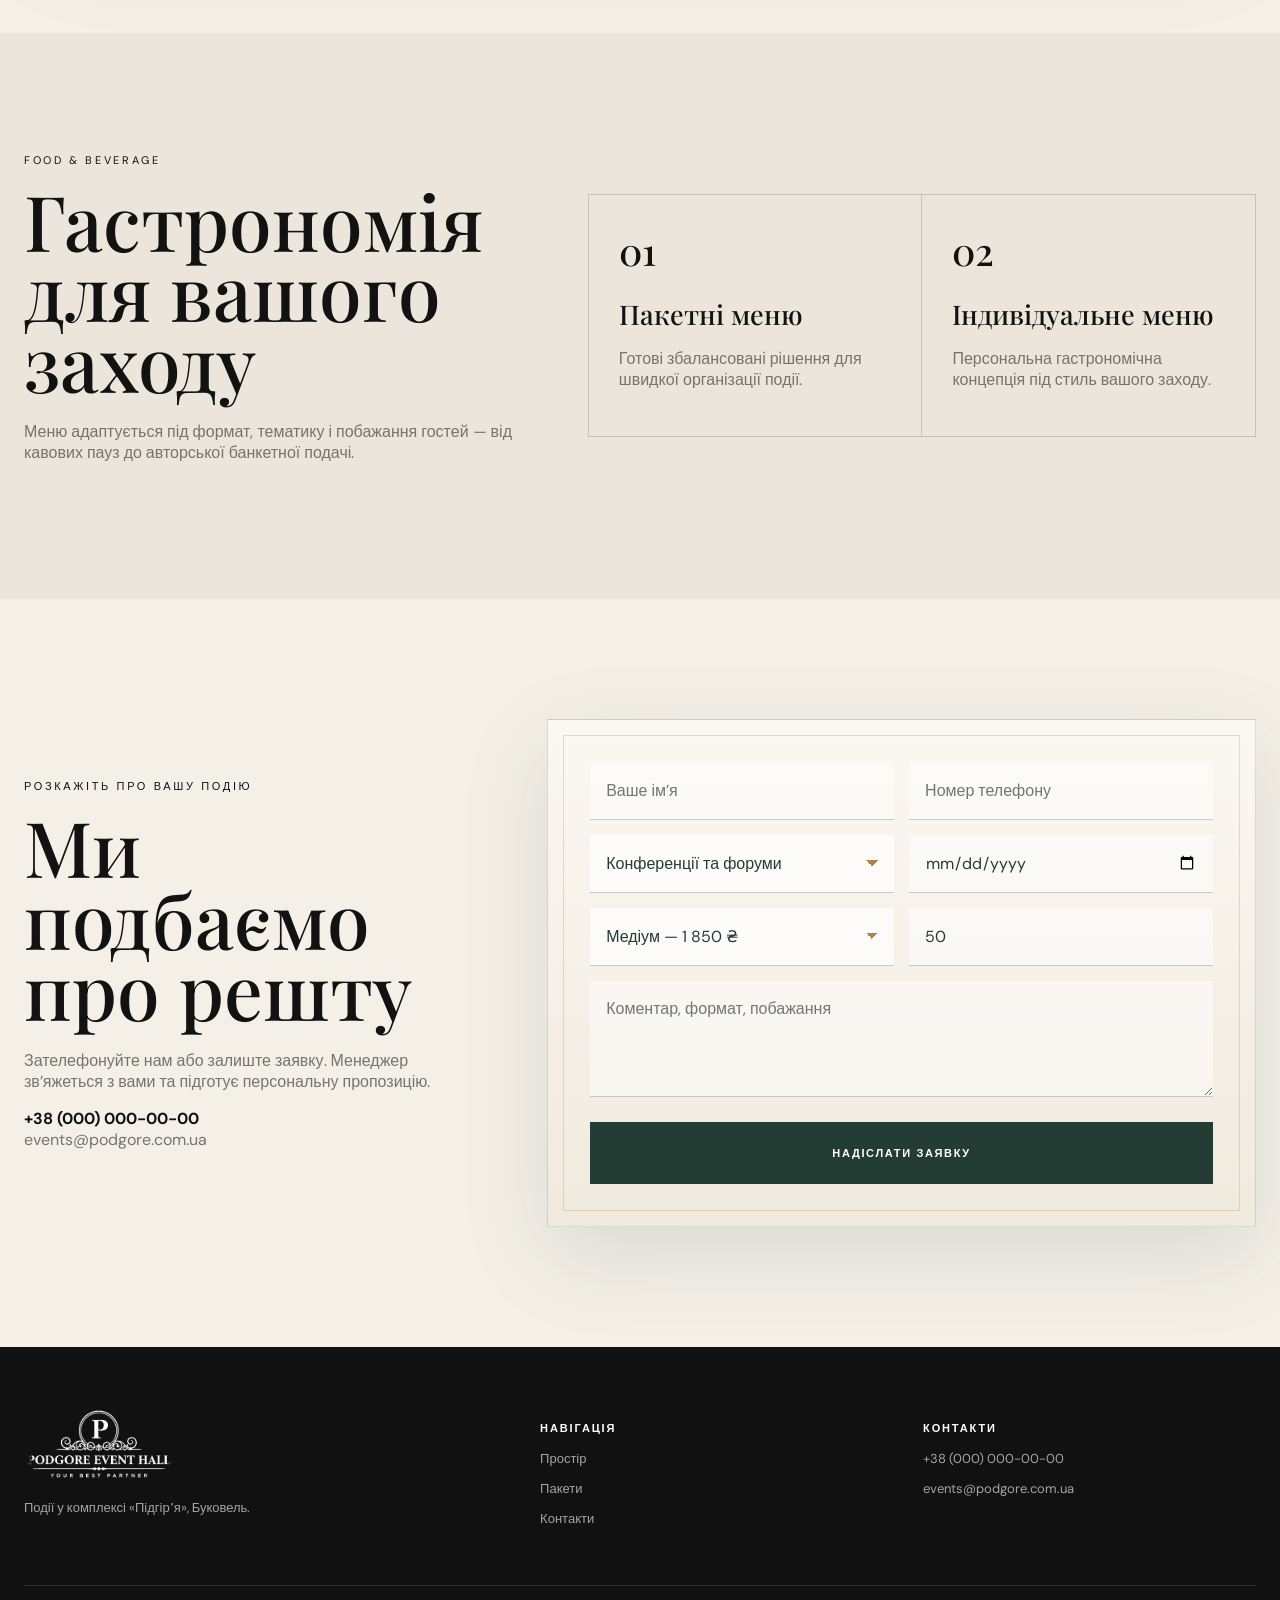
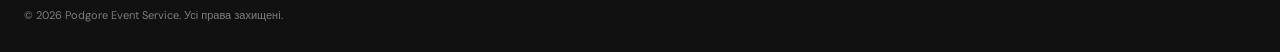
==== commit 2c0895ab: "Fix embedded logo size" ====
--- a/index.html
+++ b/index.html
@@ -926,6 +926,87 @@
         width:140px !important;
         height:64px !important;
         max-width:140px !important;
+    }
+}
+
+</style>
+
+
+<style id="podgore-logo-size-final">
+
+/* ===== FINAL LOGO SIZE ===== */
+
+.header .logo,
+.header-inner .logo{
+    display:flex !important;
+    align-items:center !important;
+    justify-content:flex-start !important;
+    width:auto !important;
+    height:auto !important;
+    overflow:visible !important;
+    background:transparent !important;
+    border:0 !important;
+}
+
+.header .logo img,
+.header-inner .logo img{
+    display:block !important;
+    width:185px !important;
+    height:auto !important;
+    max-width:none !important;
+    object-fit:contain !important;
+    object-position:left center !important;
+    background:transparent !important;
+    border:0 !important;
+    padding:0 !important;
+    margin:0 !important;
+    box-shadow:none !important;
+}
+
+.header-inner{
+    min-height:94px !important;
+    height:94px !important;
+}
+
+/* TABLET */
+@media(max-width:900px){
+    .header .logo img,
+    .header-inner .logo img{
+        width:165px !important;
+    }
+
+    .header-inner{
+        min-height:86px !important;
+        height:86px !important;
+    }
+}
+
+/* MOBILE */
+@media(max-width:768px){
+    .header .logo img,
+    .header-inner .logo img{
+        width:145px !important;
+        height:auto !important;
+    }
+
+    .header-inner{
+        min-height:80px !important;
+        height:80px !important;
+        padding-left:16px !important;
+        padding-right:16px !important;
+    }
+}
+
+/* SMALL MOBILE */
+@media(max-width:430px){
+    .header .logo img,
+    .header-inner .logo img{
+        width:138px !important;
+    }
+
+    .header-inner{
+        min-height:76px !important;
+        height:76px !important;
     }
 }
 
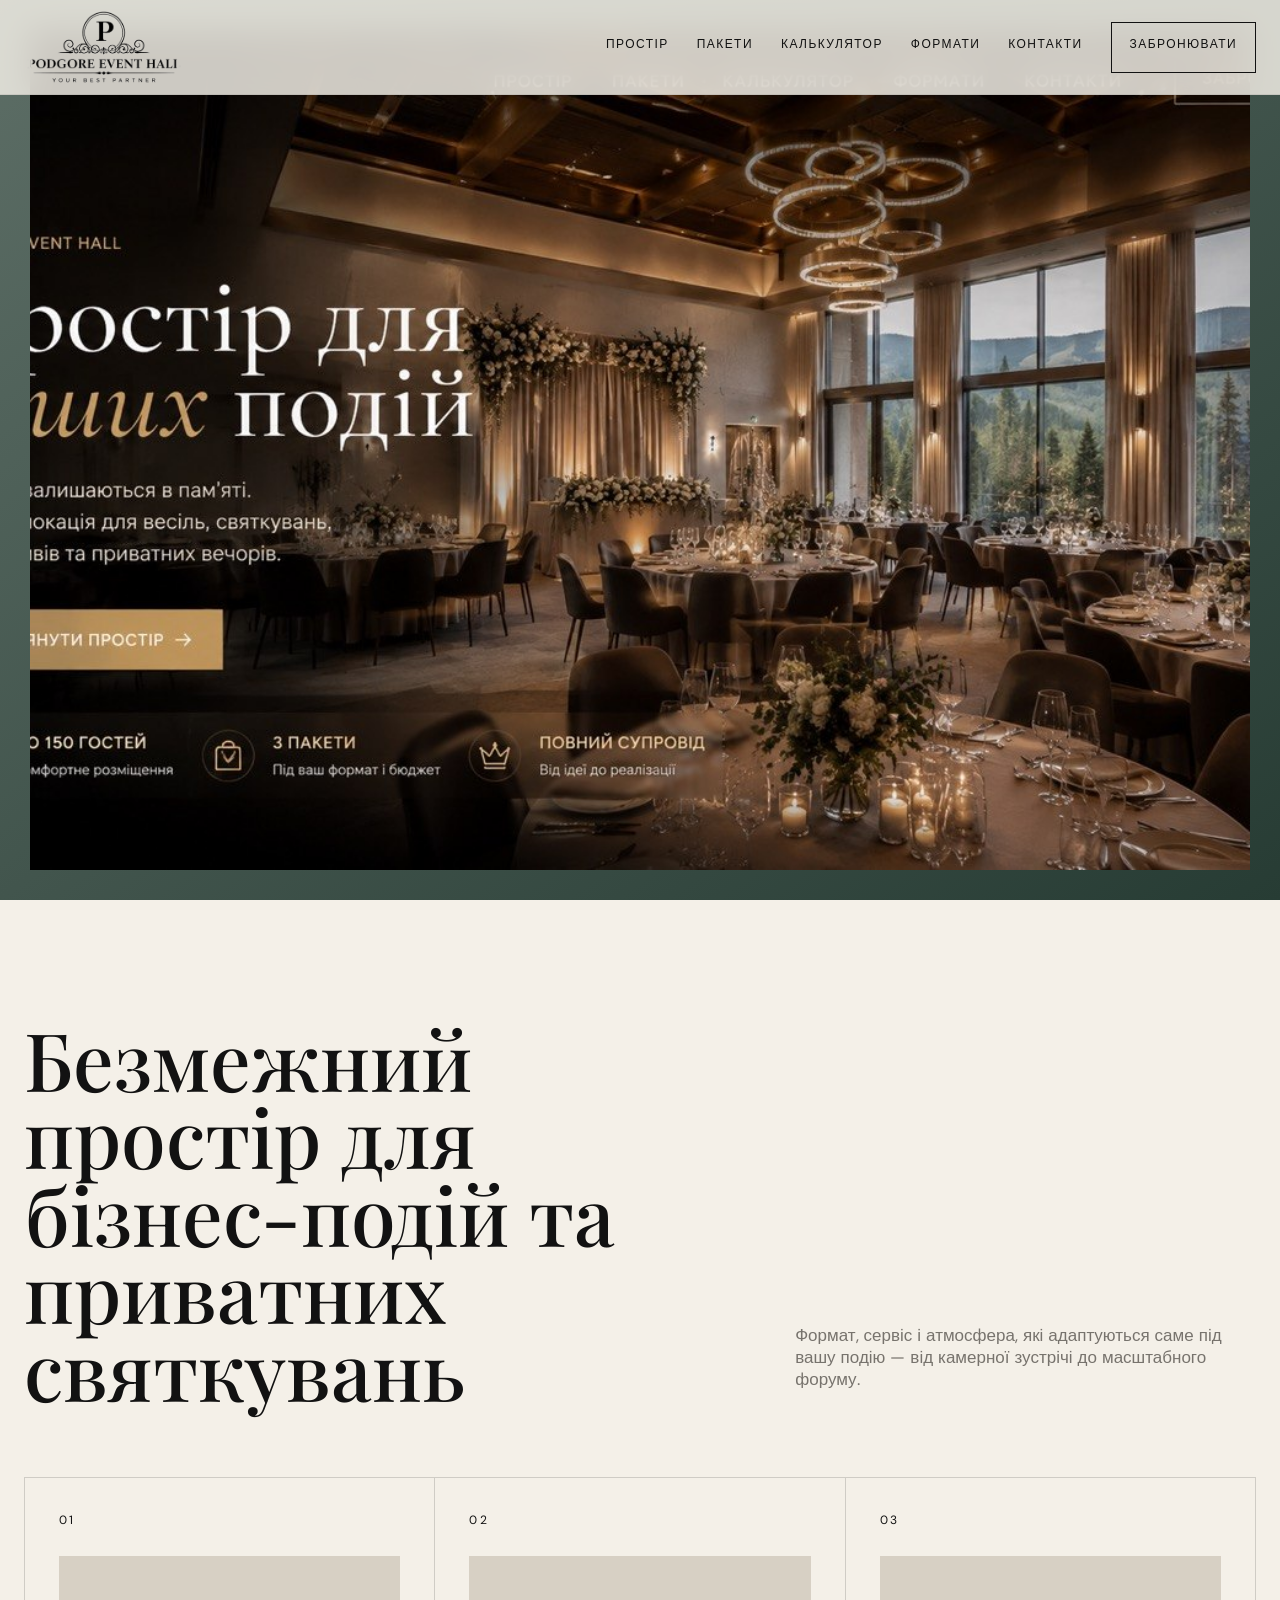
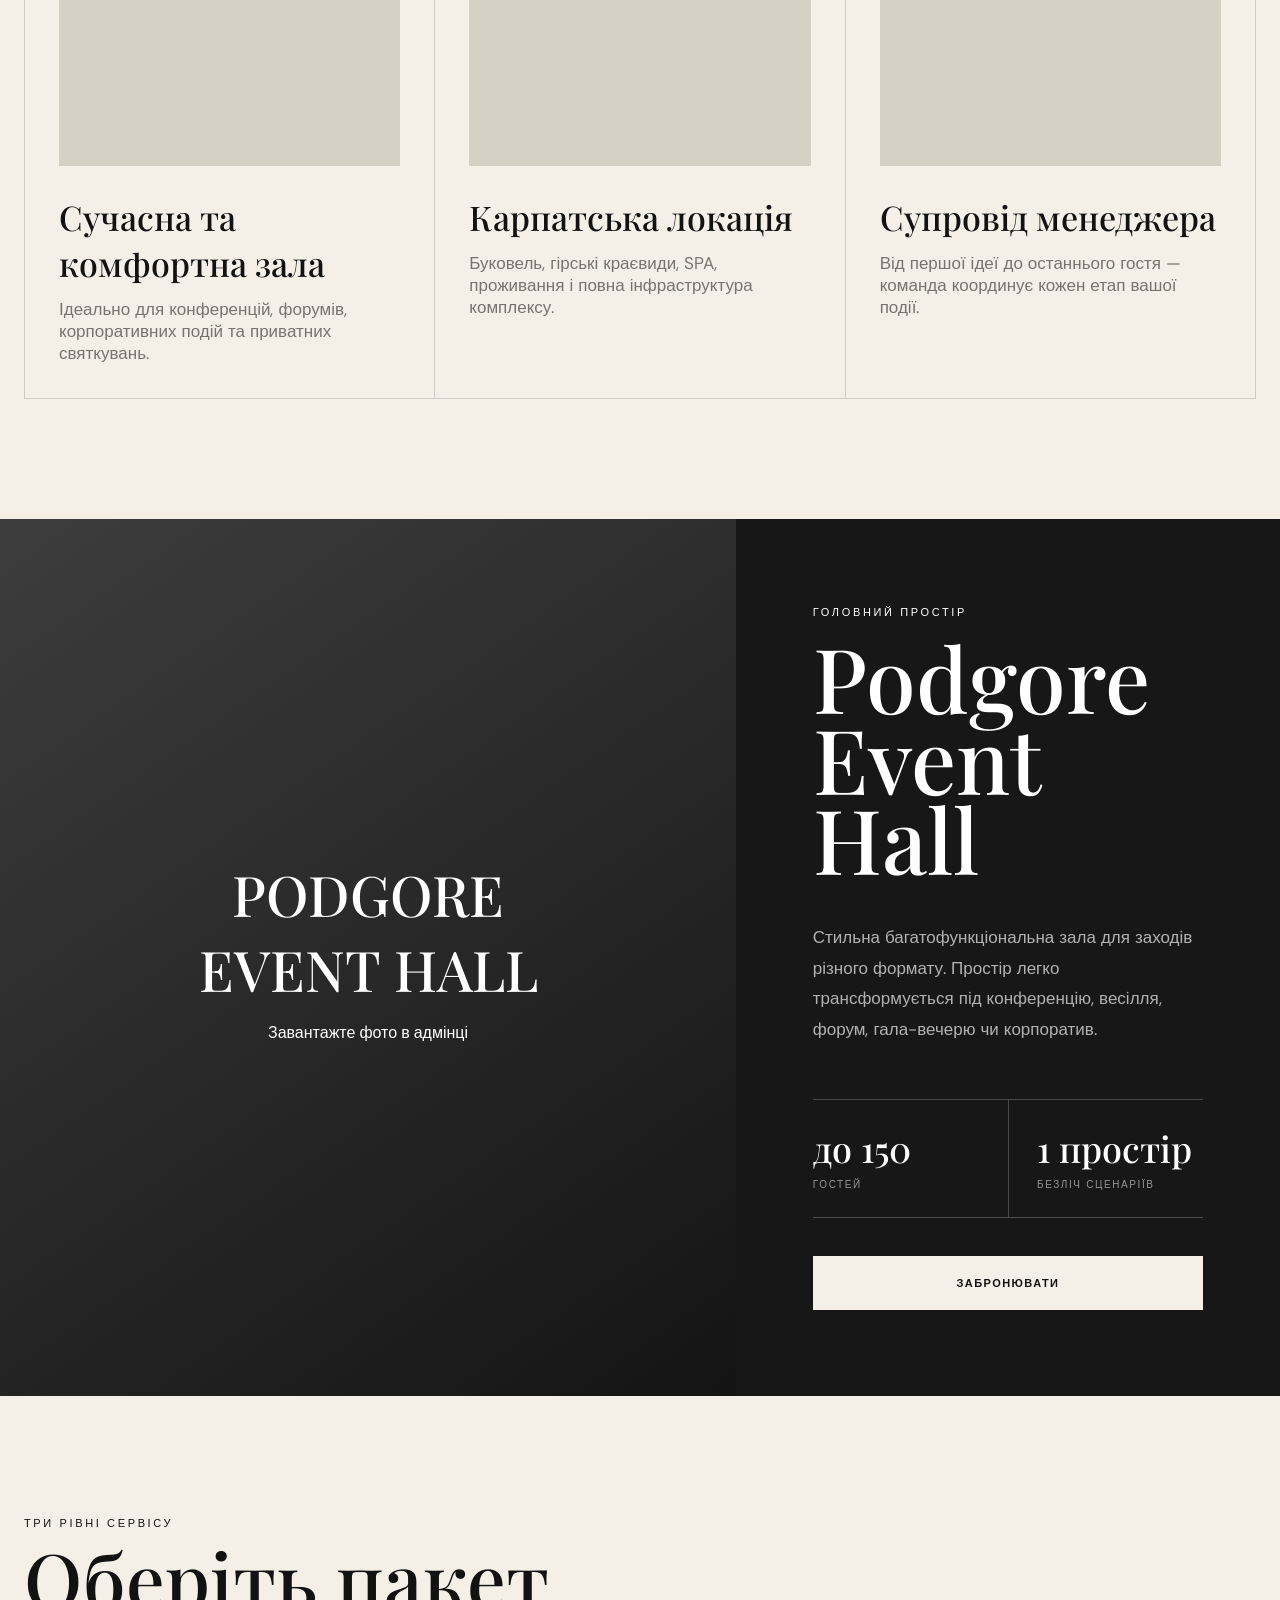
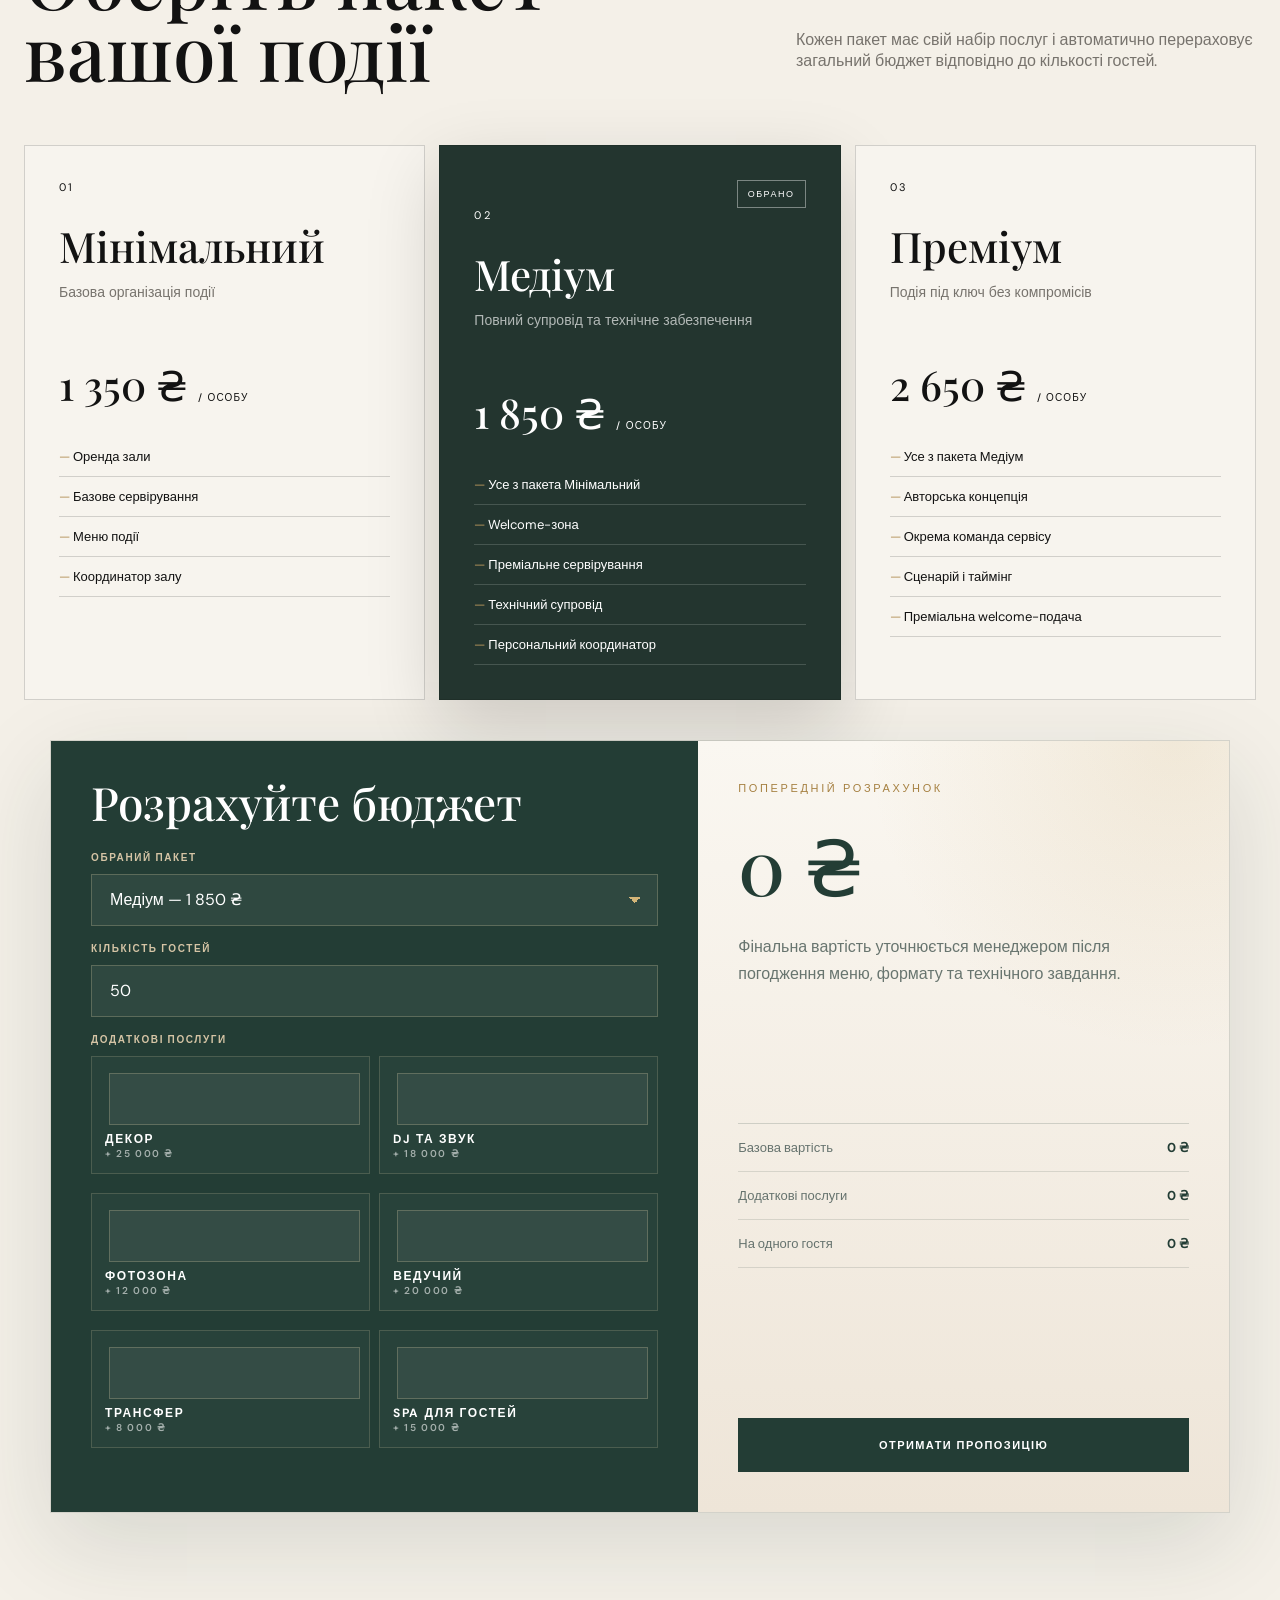
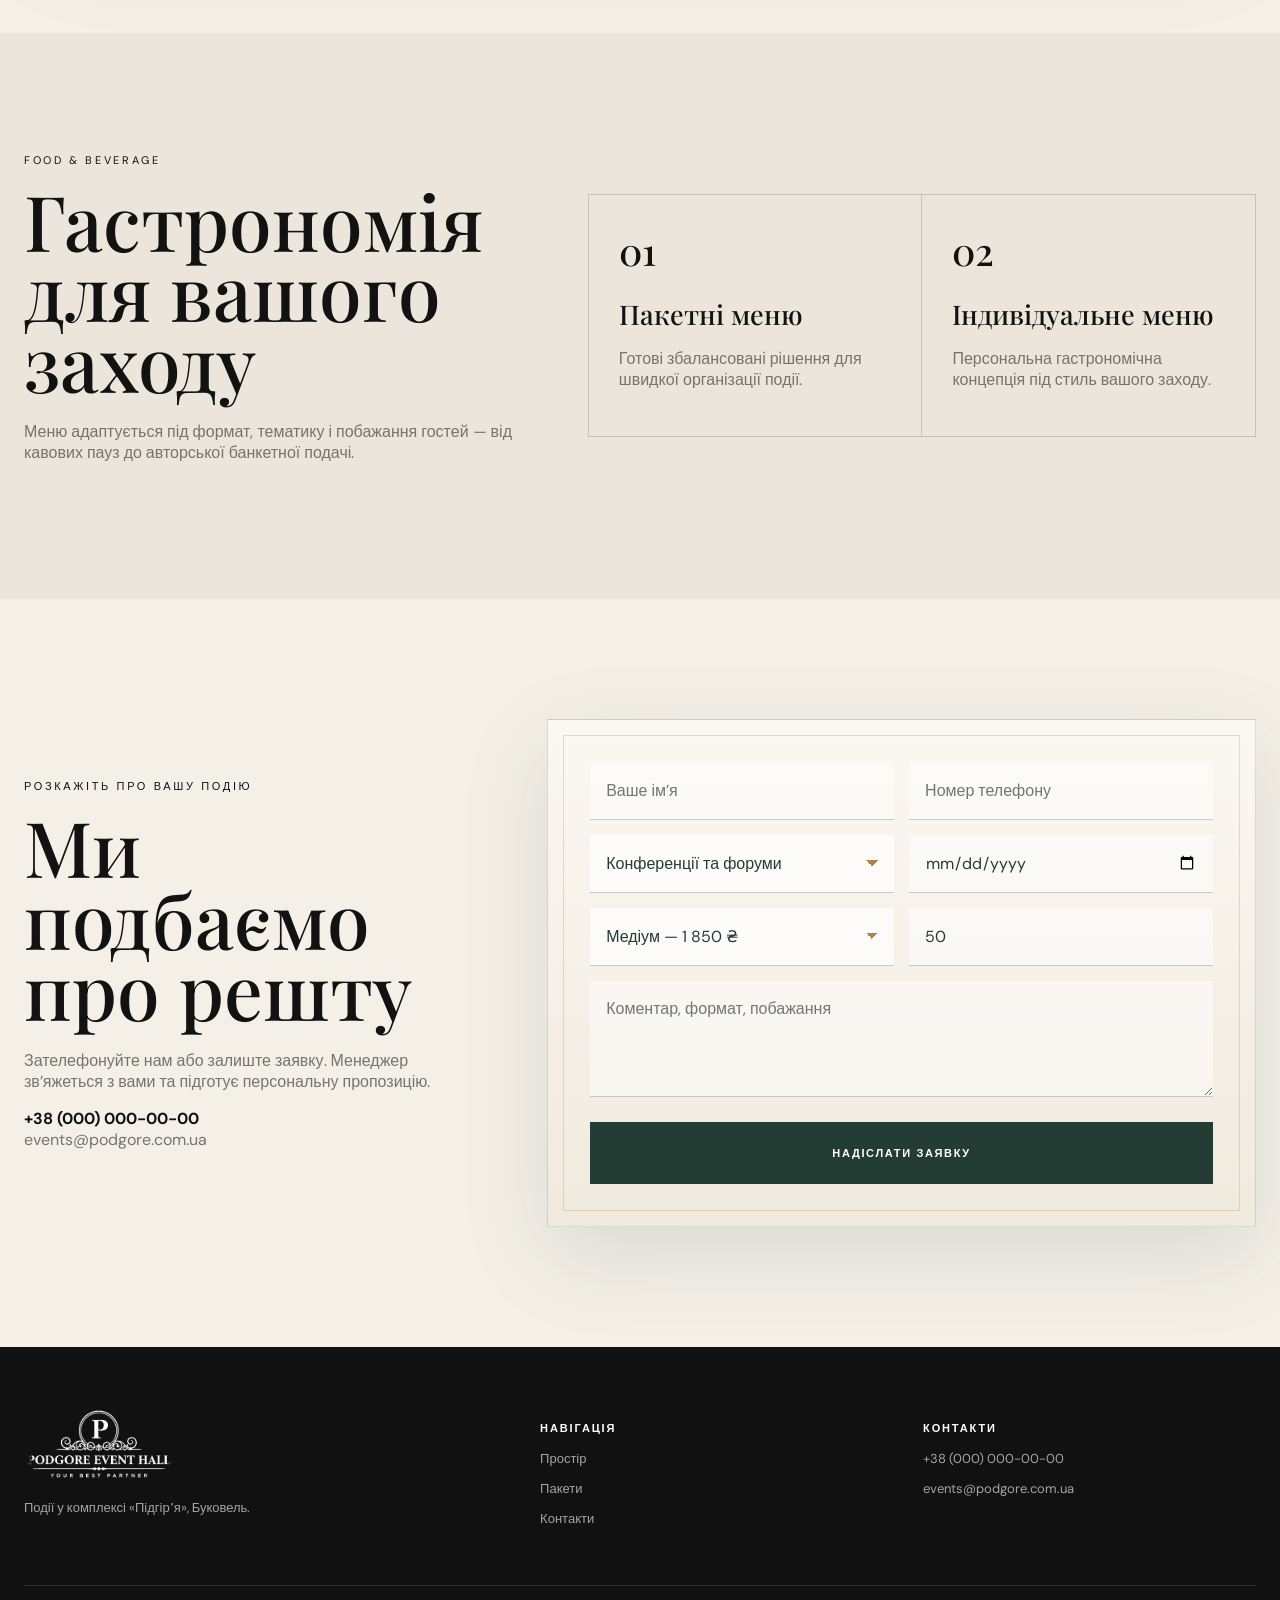
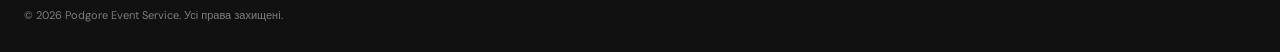
==== commit 8828d993: "Reduce logo size" ====
--- a/index.html
+++ b/index.html
@@ -951,7 +951,7 @@
 .header .logo img,
 .header-inner .logo img{
     display:block !important;
-    width:185px !important;
+    width:160px !important;
     height:auto !important;
     max-width:none !important;
     object-fit:contain !important;
@@ -972,7 +972,7 @@
 @media(max-width:900px){
     .header .logo img,
     .header-inner .logo img{
-        width:165px !important;
+        width:128px !important;
     }
 
     .header-inner{
@@ -985,7 +985,7 @@
 @media(max-width:768px){
     .header .logo img,
     .header-inner .logo img{
-        width:145px !important;
+        width:128px !important;
         height:auto !important;
     }
 
@@ -1001,7 +1001,7 @@
 @media(max-width:430px){
     .header .logo img,
     .header-inner .logo img{
-        width:138px !important;
+        width:122px !important;
     }
 
     .header-inner{
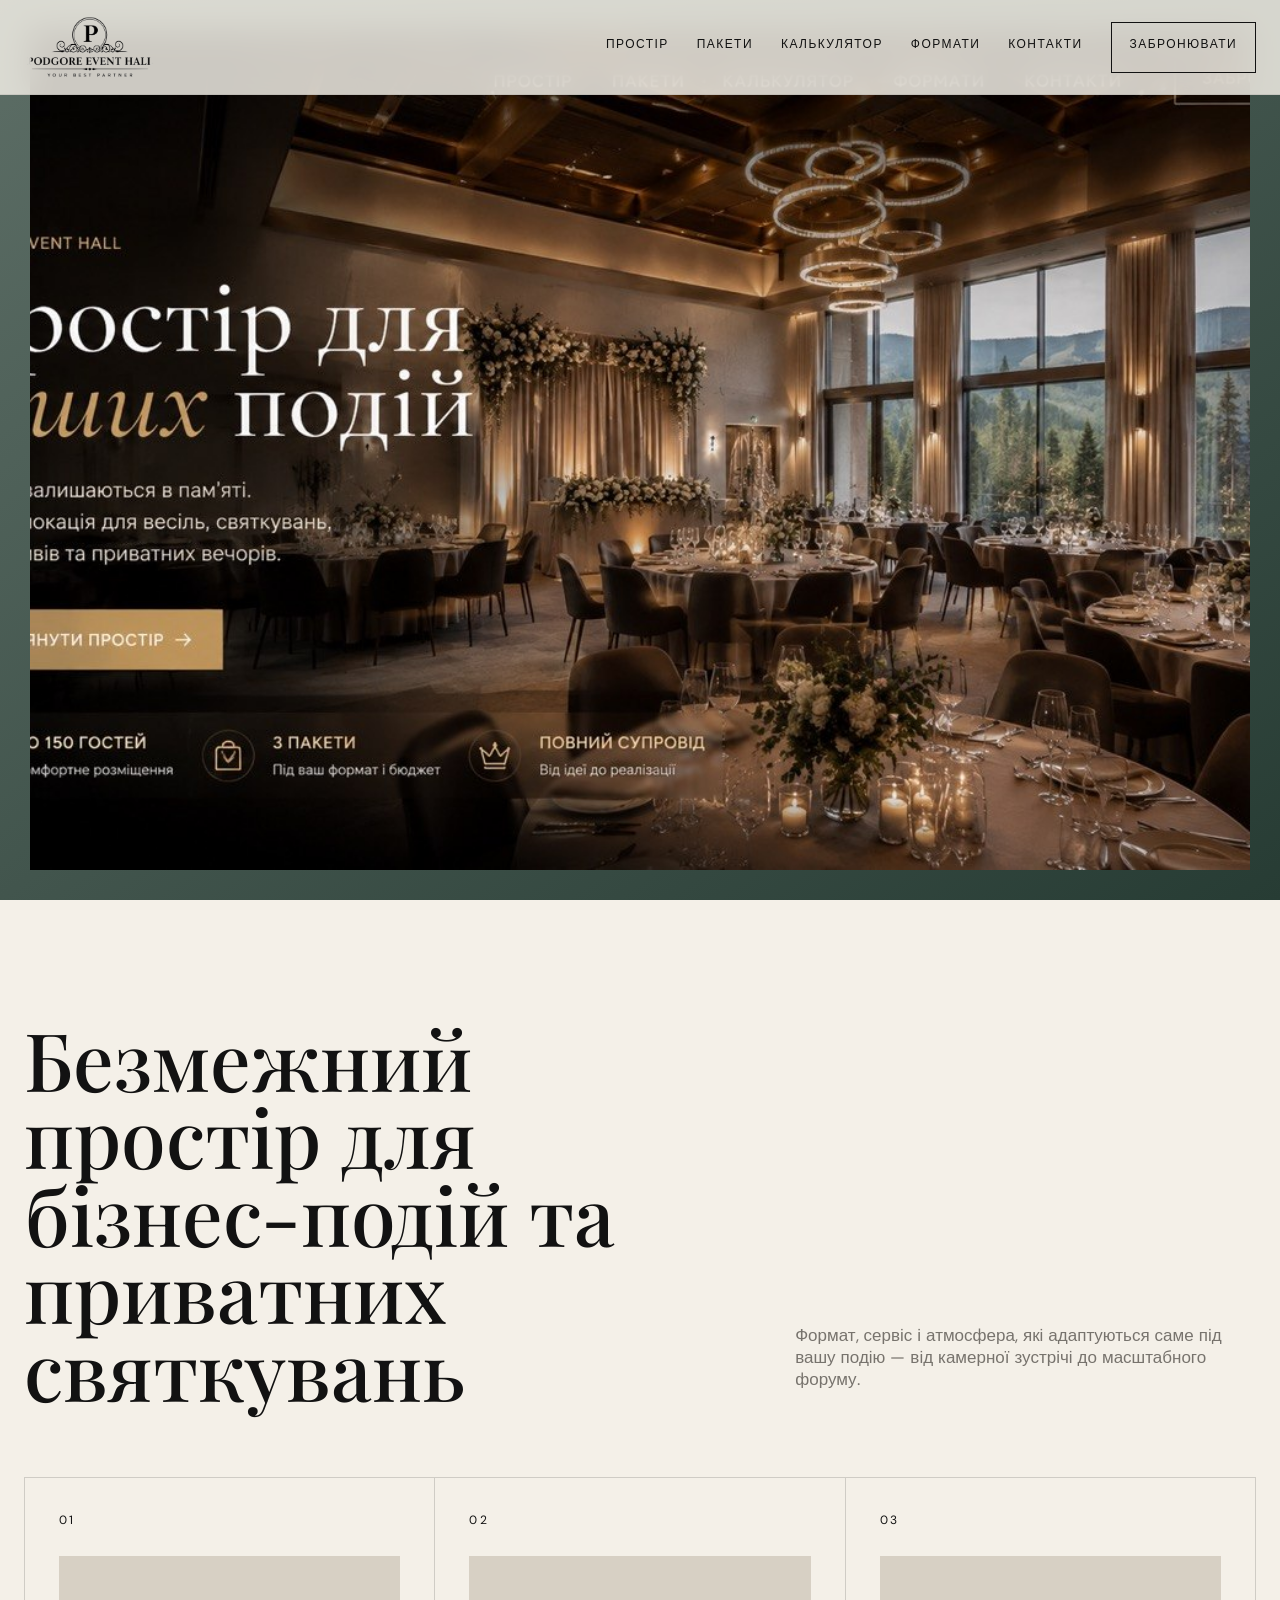
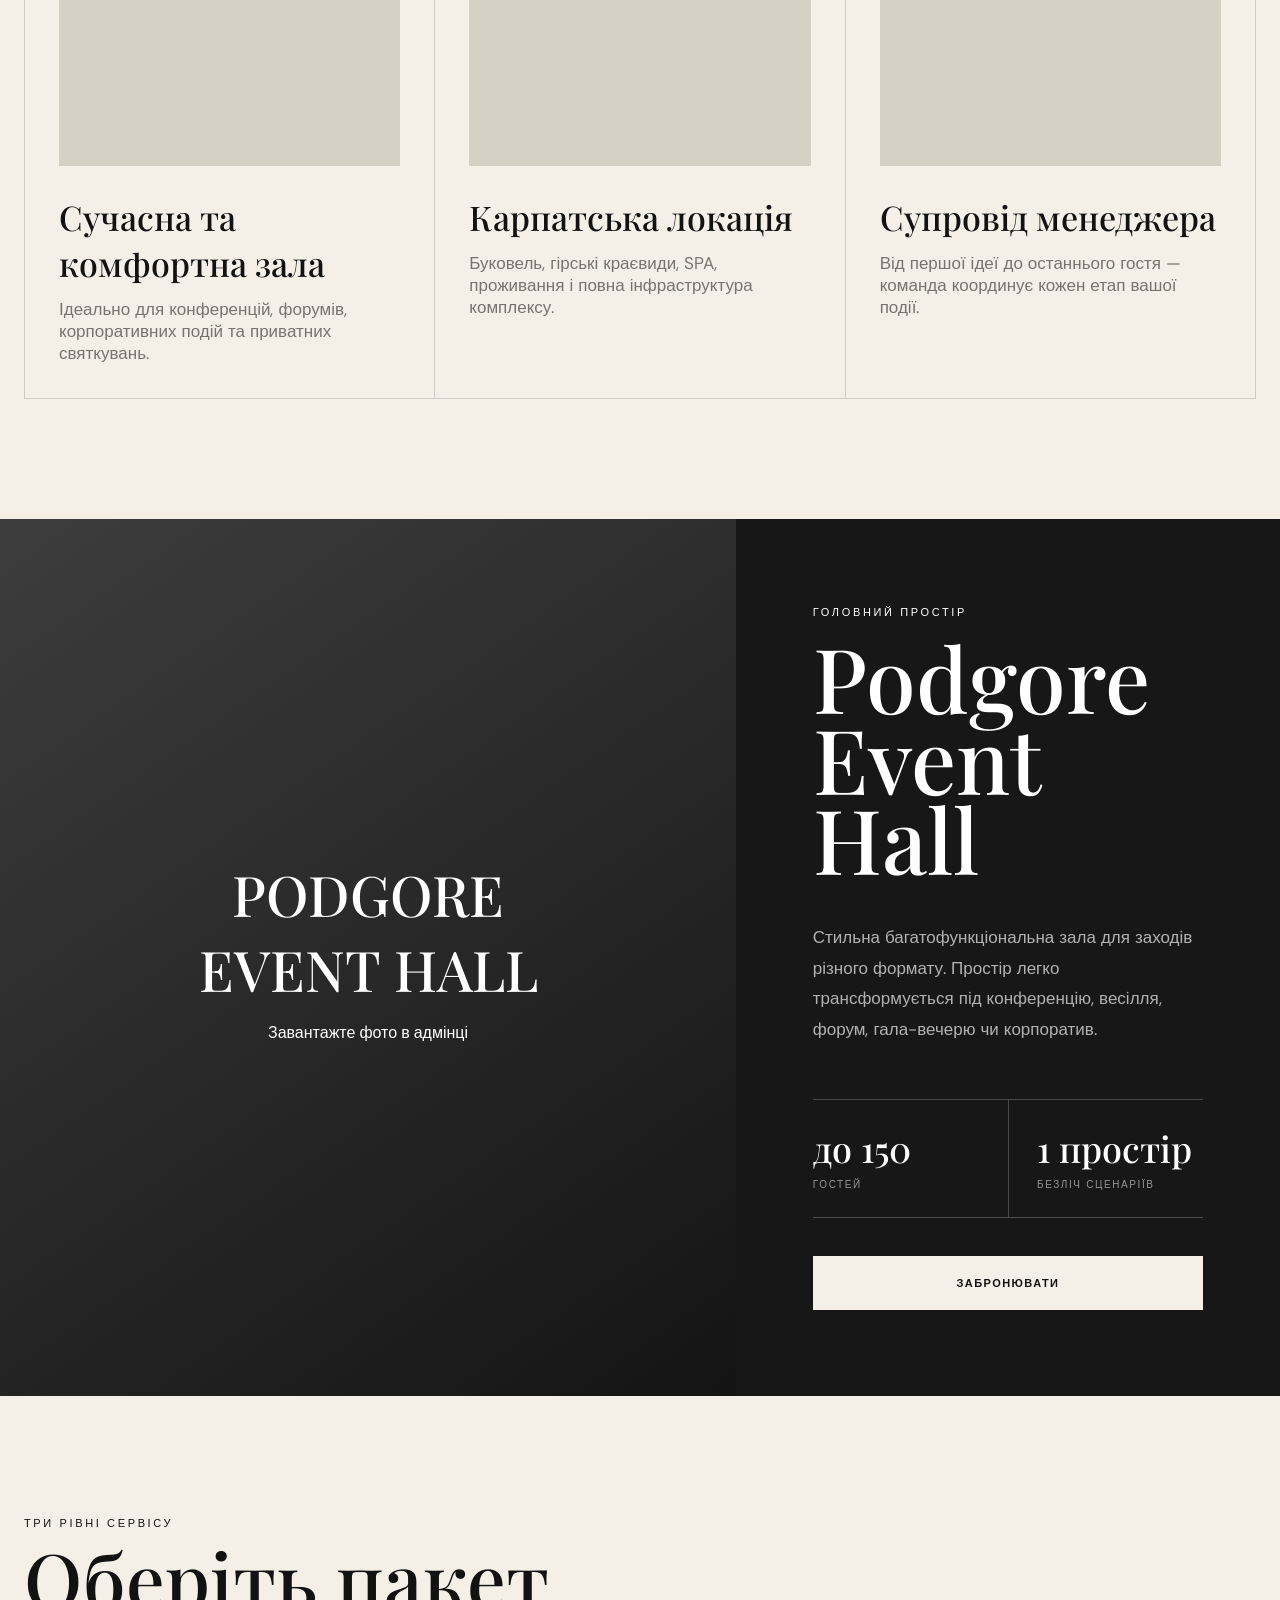
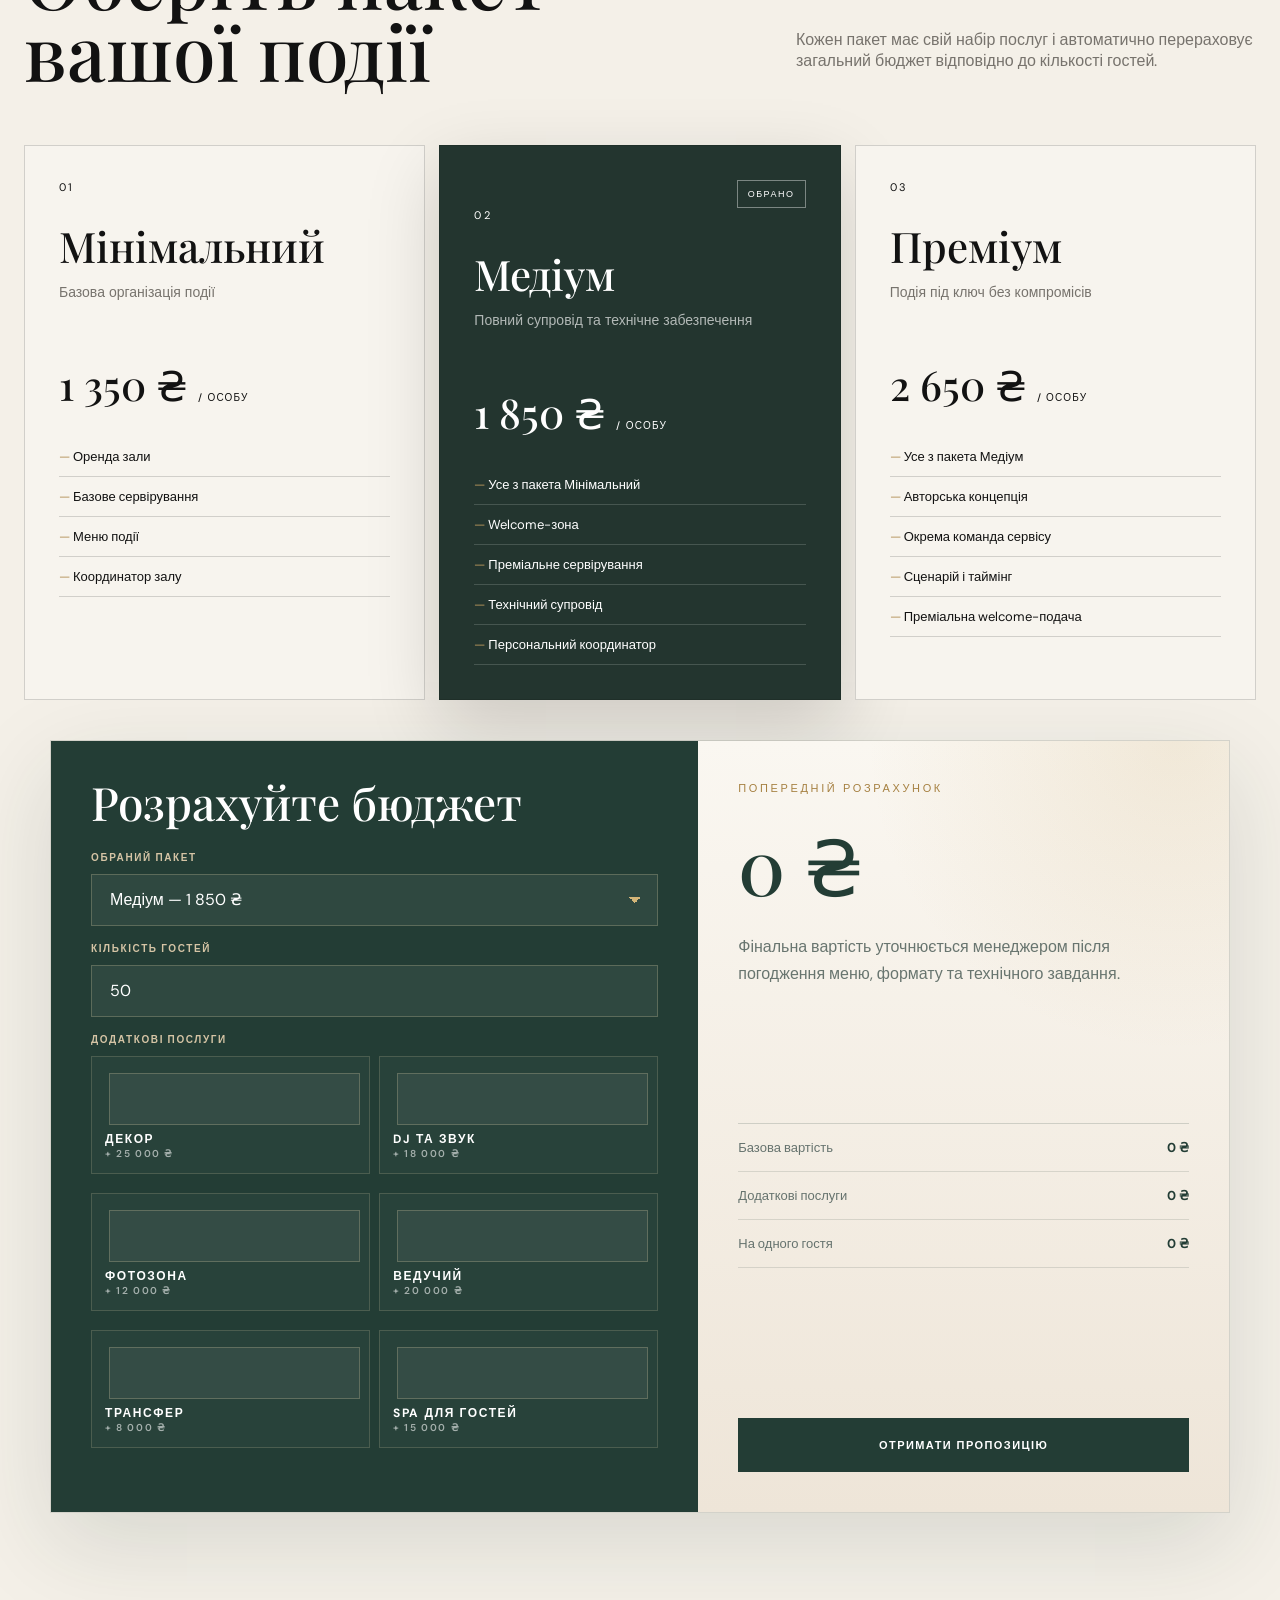
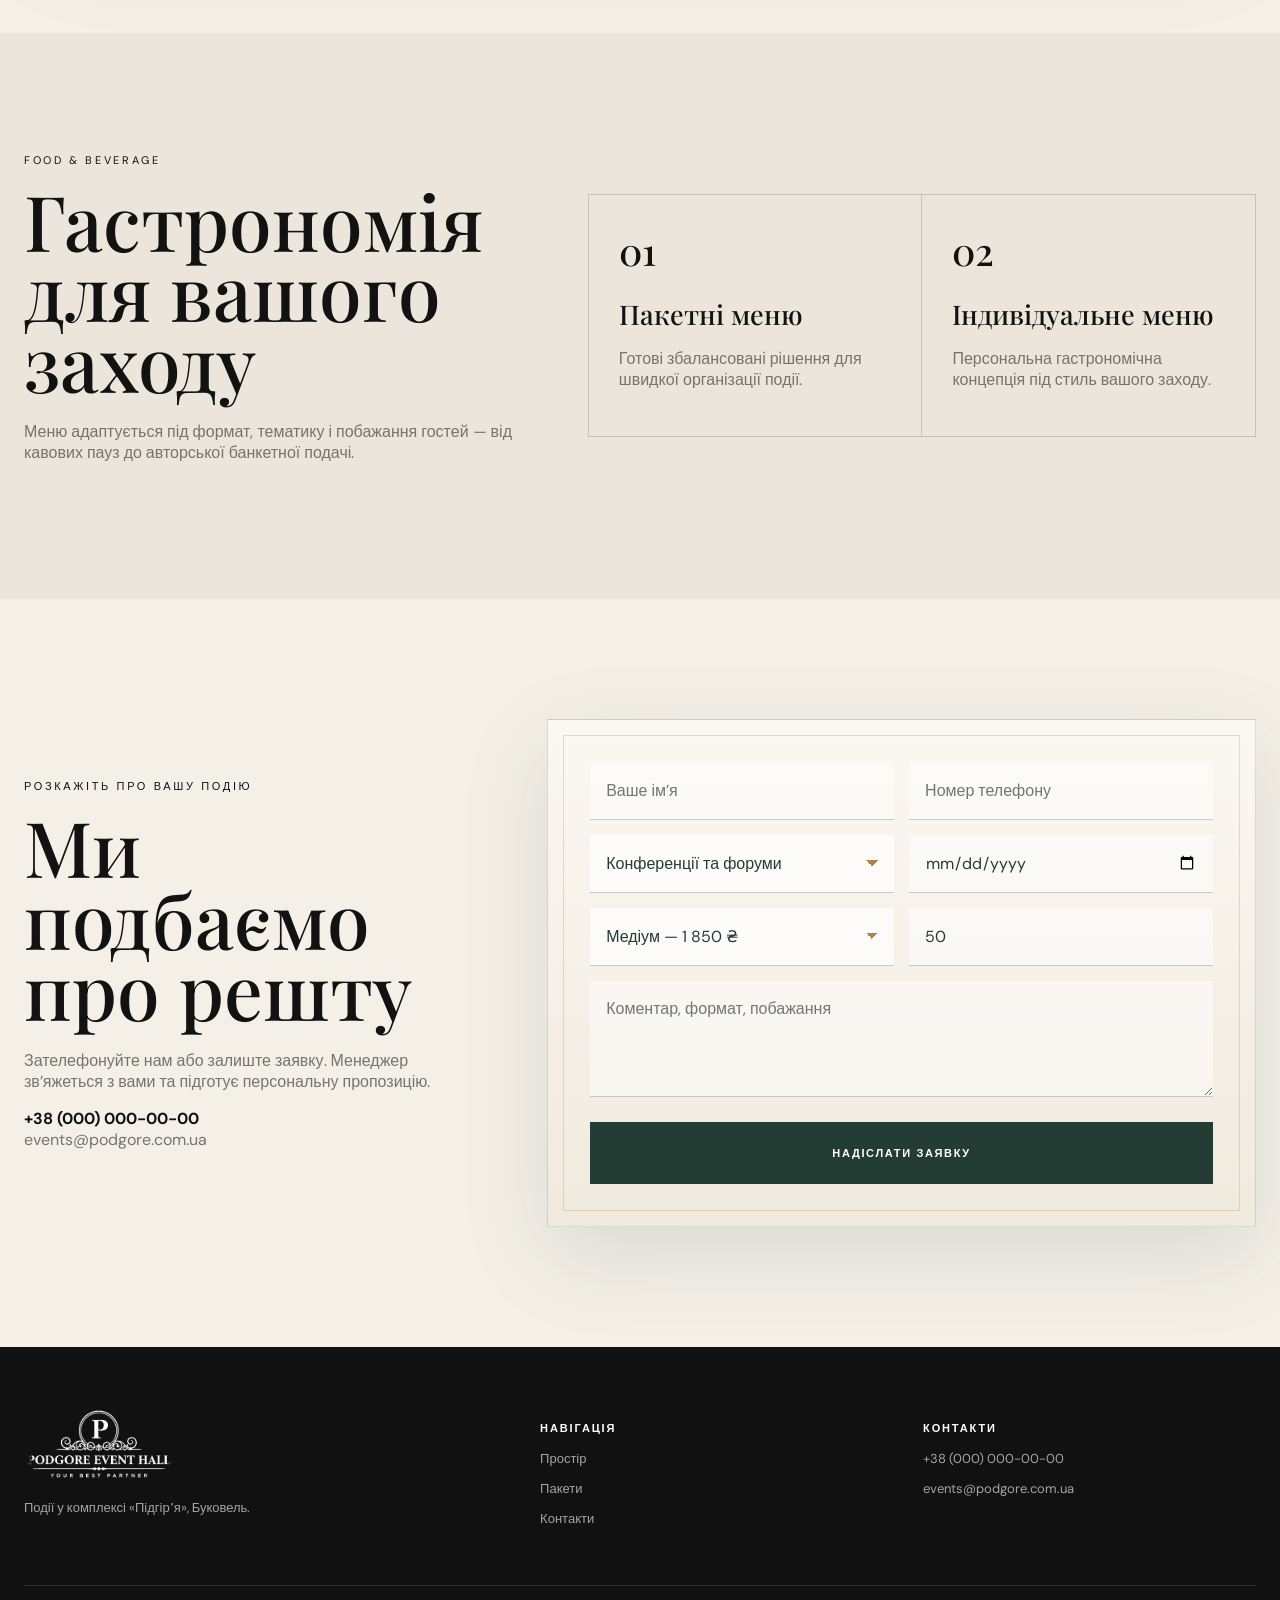
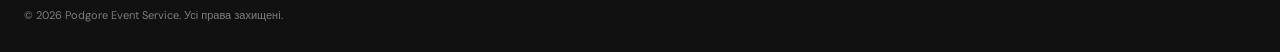
==== commit b5380f0a: "Final logo resize" ====
--- a/index.html
+++ b/index.html
@@ -951,7 +951,7 @@
 .header .logo img,
 .header-inner .logo img{
     display:block !important;
-    width:160px !important;
+    width:132px !important;
     height:auto !important;
     max-width:none !important;
     object-fit:contain !important;
@@ -972,7 +972,7 @@
 @media(max-width:900px){
     .header .logo img,
     .header-inner .logo img{
-        width:128px !important;
+        width:118px !important;
     }
 
     .header-inner{
@@ -985,7 +985,7 @@
 @media(max-width:768px){
     .header .logo img,
     .header-inner .logo img{
-        width:128px !important;
+        width:118px !important;
         height:auto !important;
     }
 
@@ -1001,7 +1001,7 @@
 @media(max-width:430px){
     .header .logo img,
     .header-inner .logo img{
-        width:122px !important;
+        width:112px !important;
     }
 
     .header-inner{
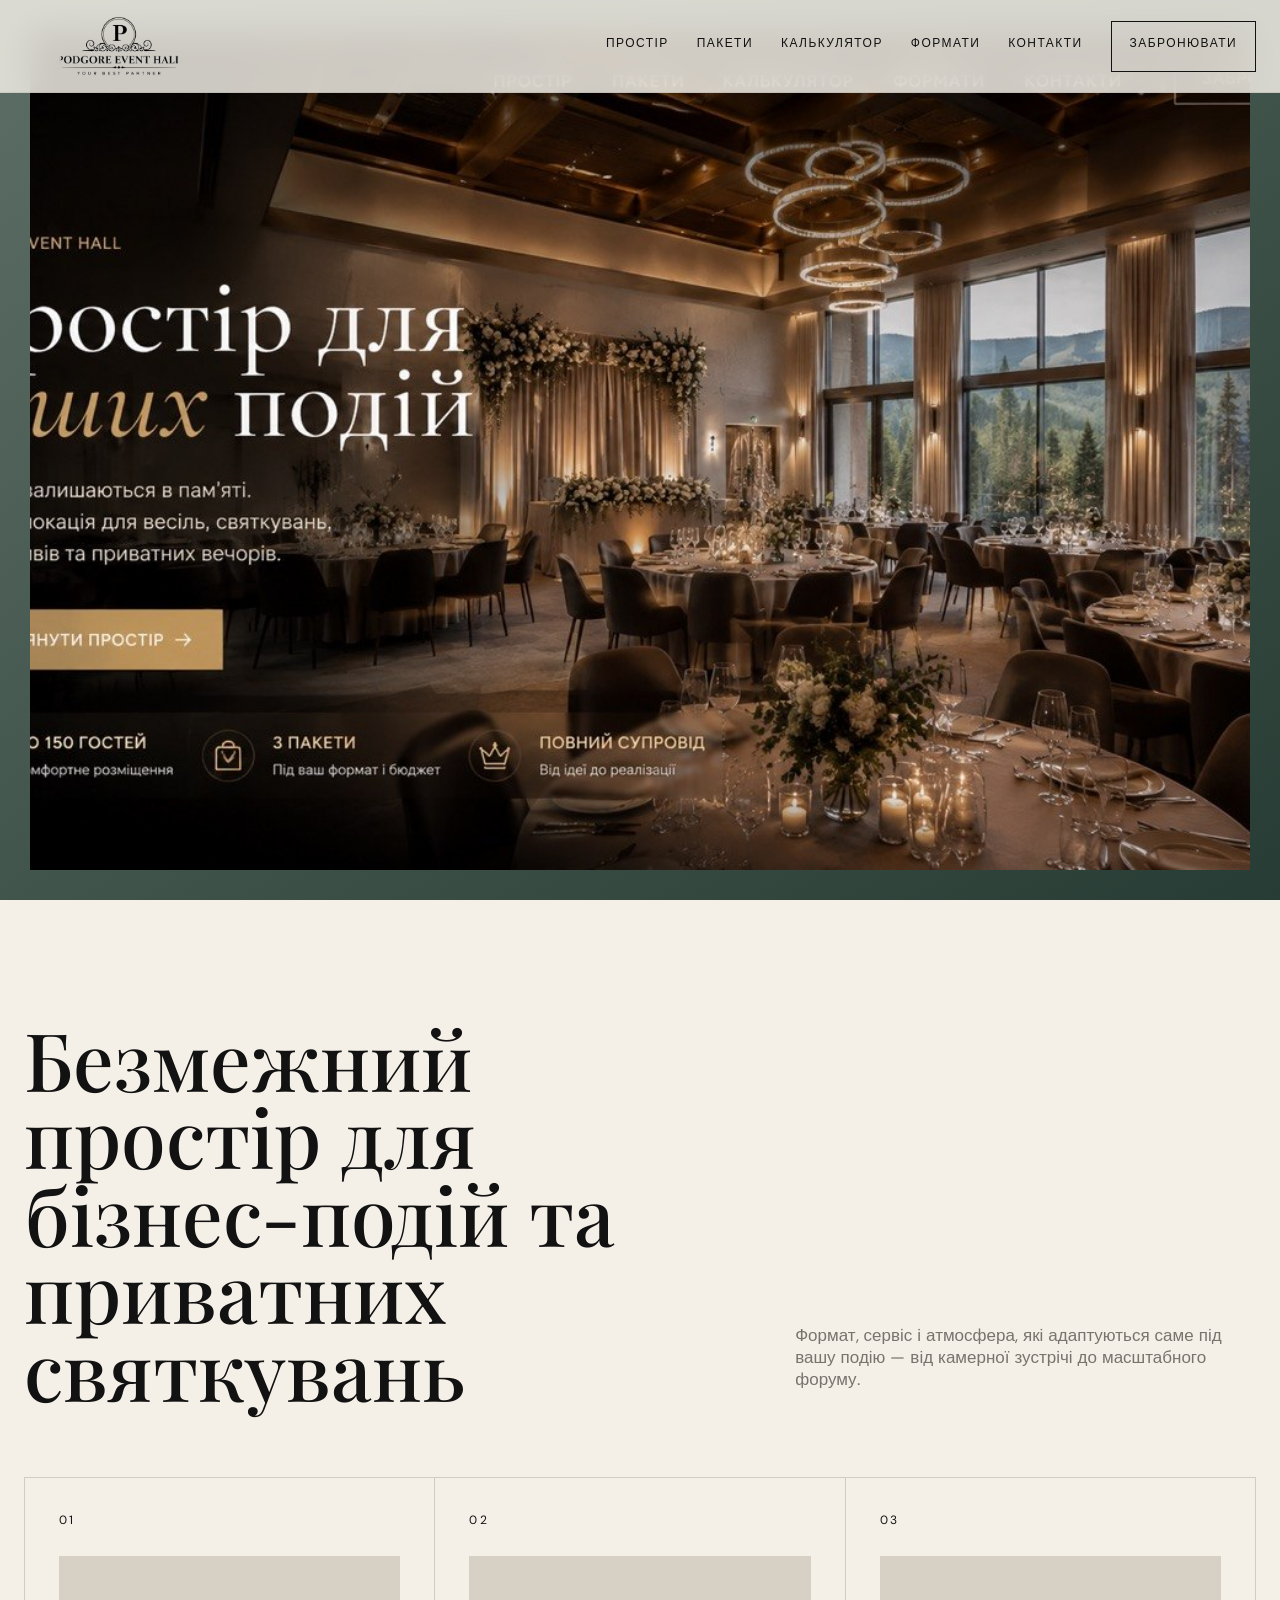
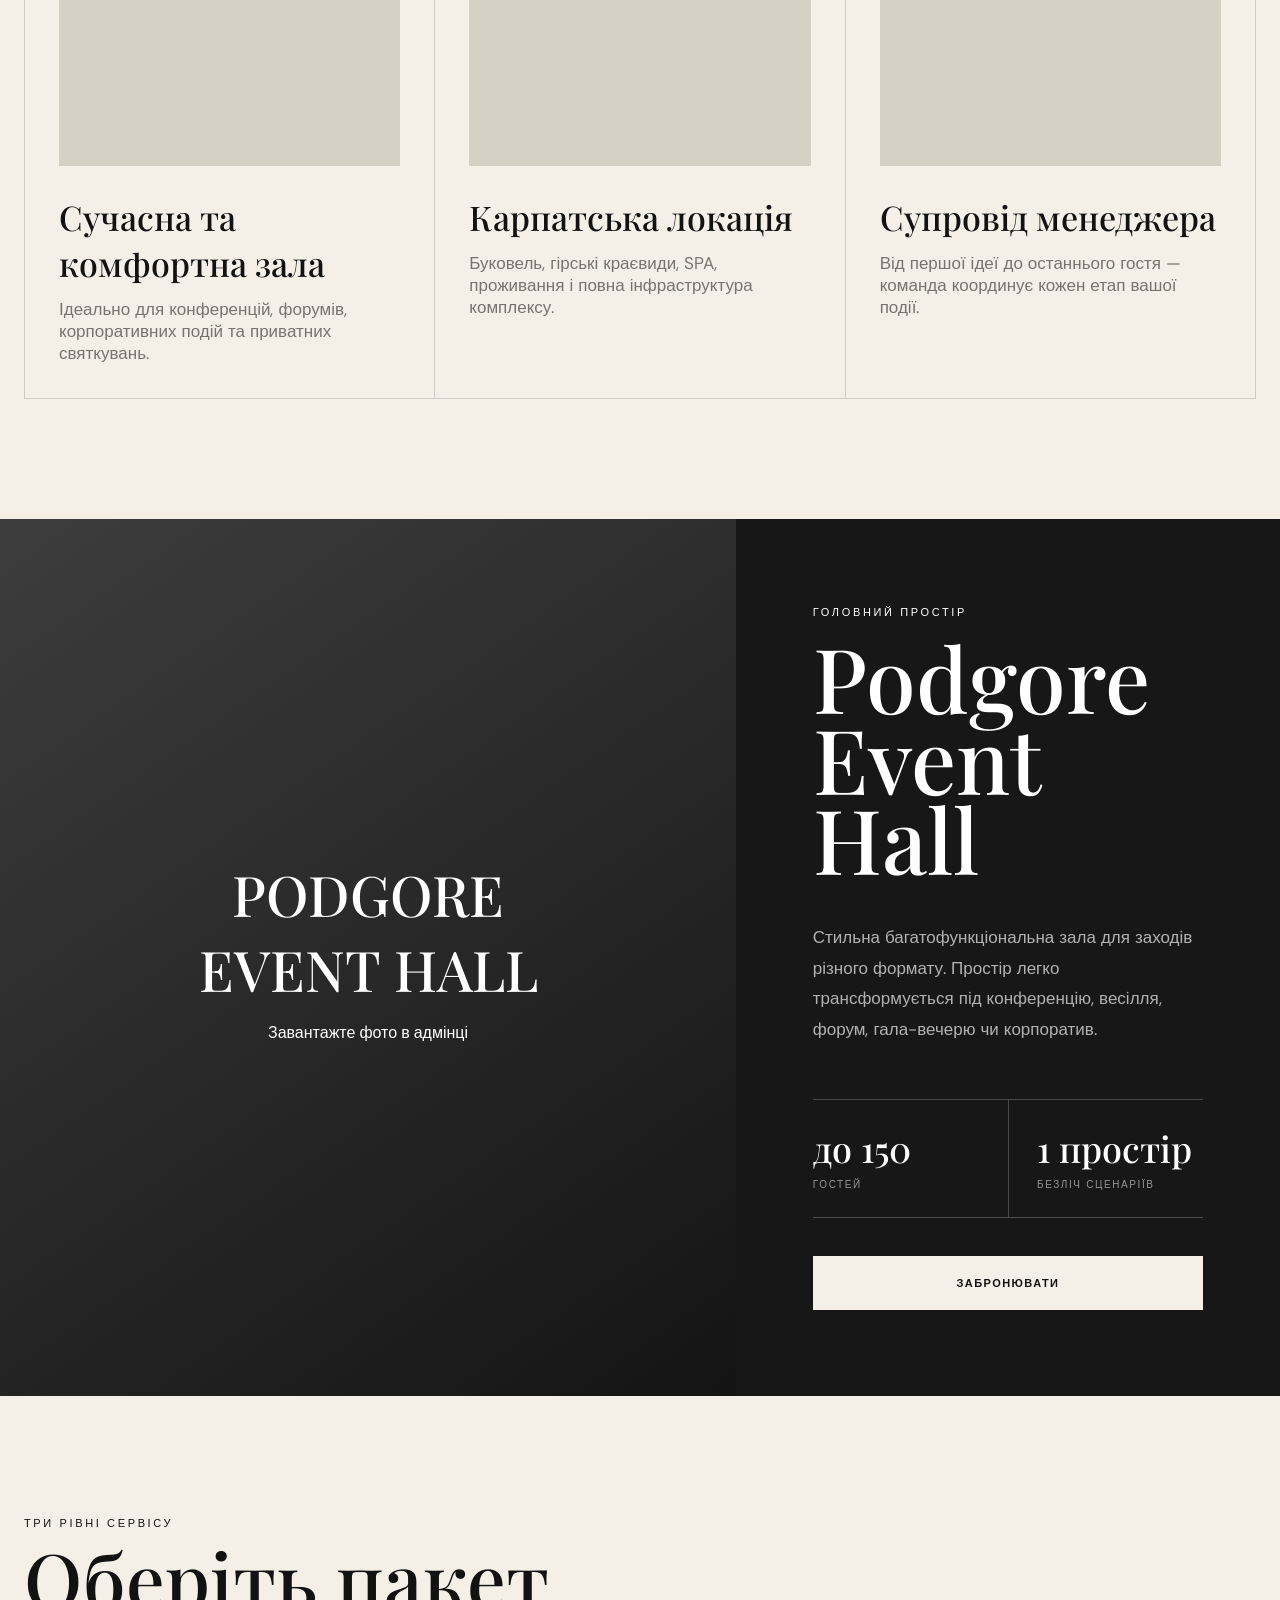
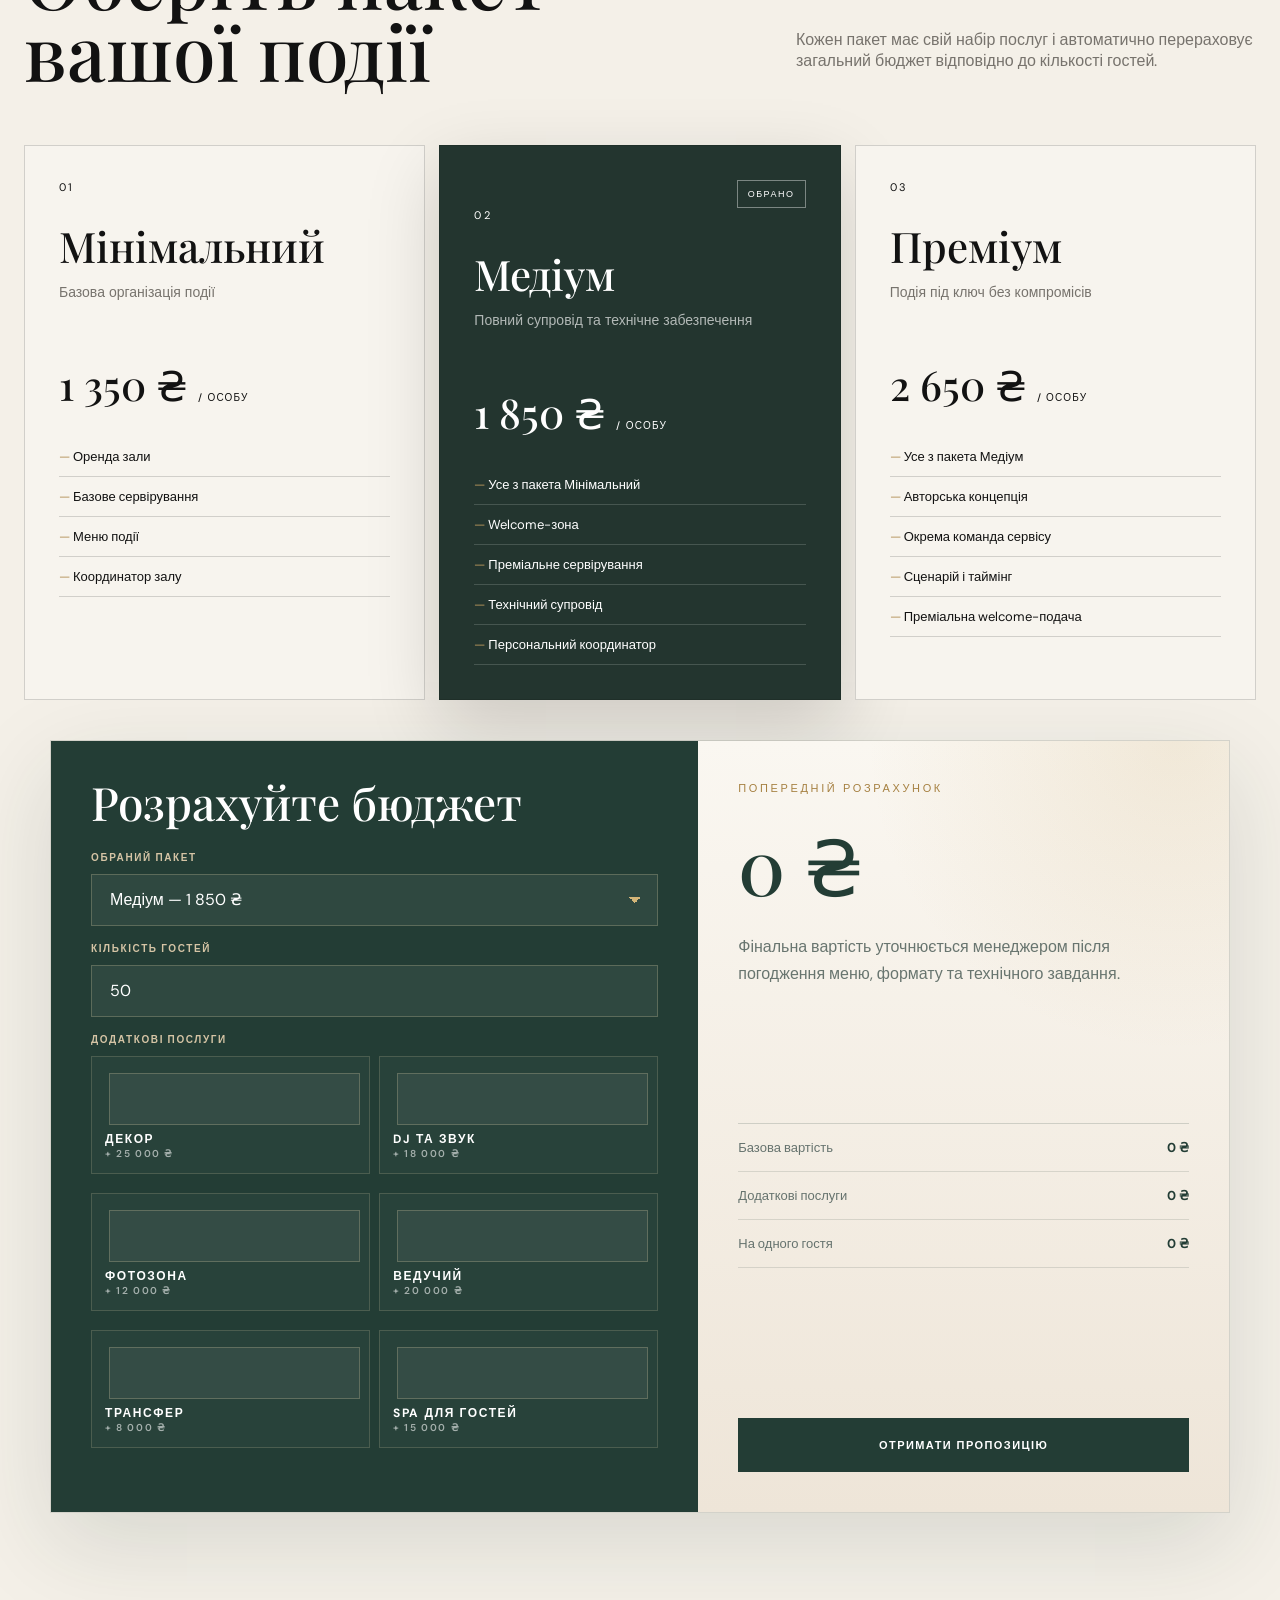
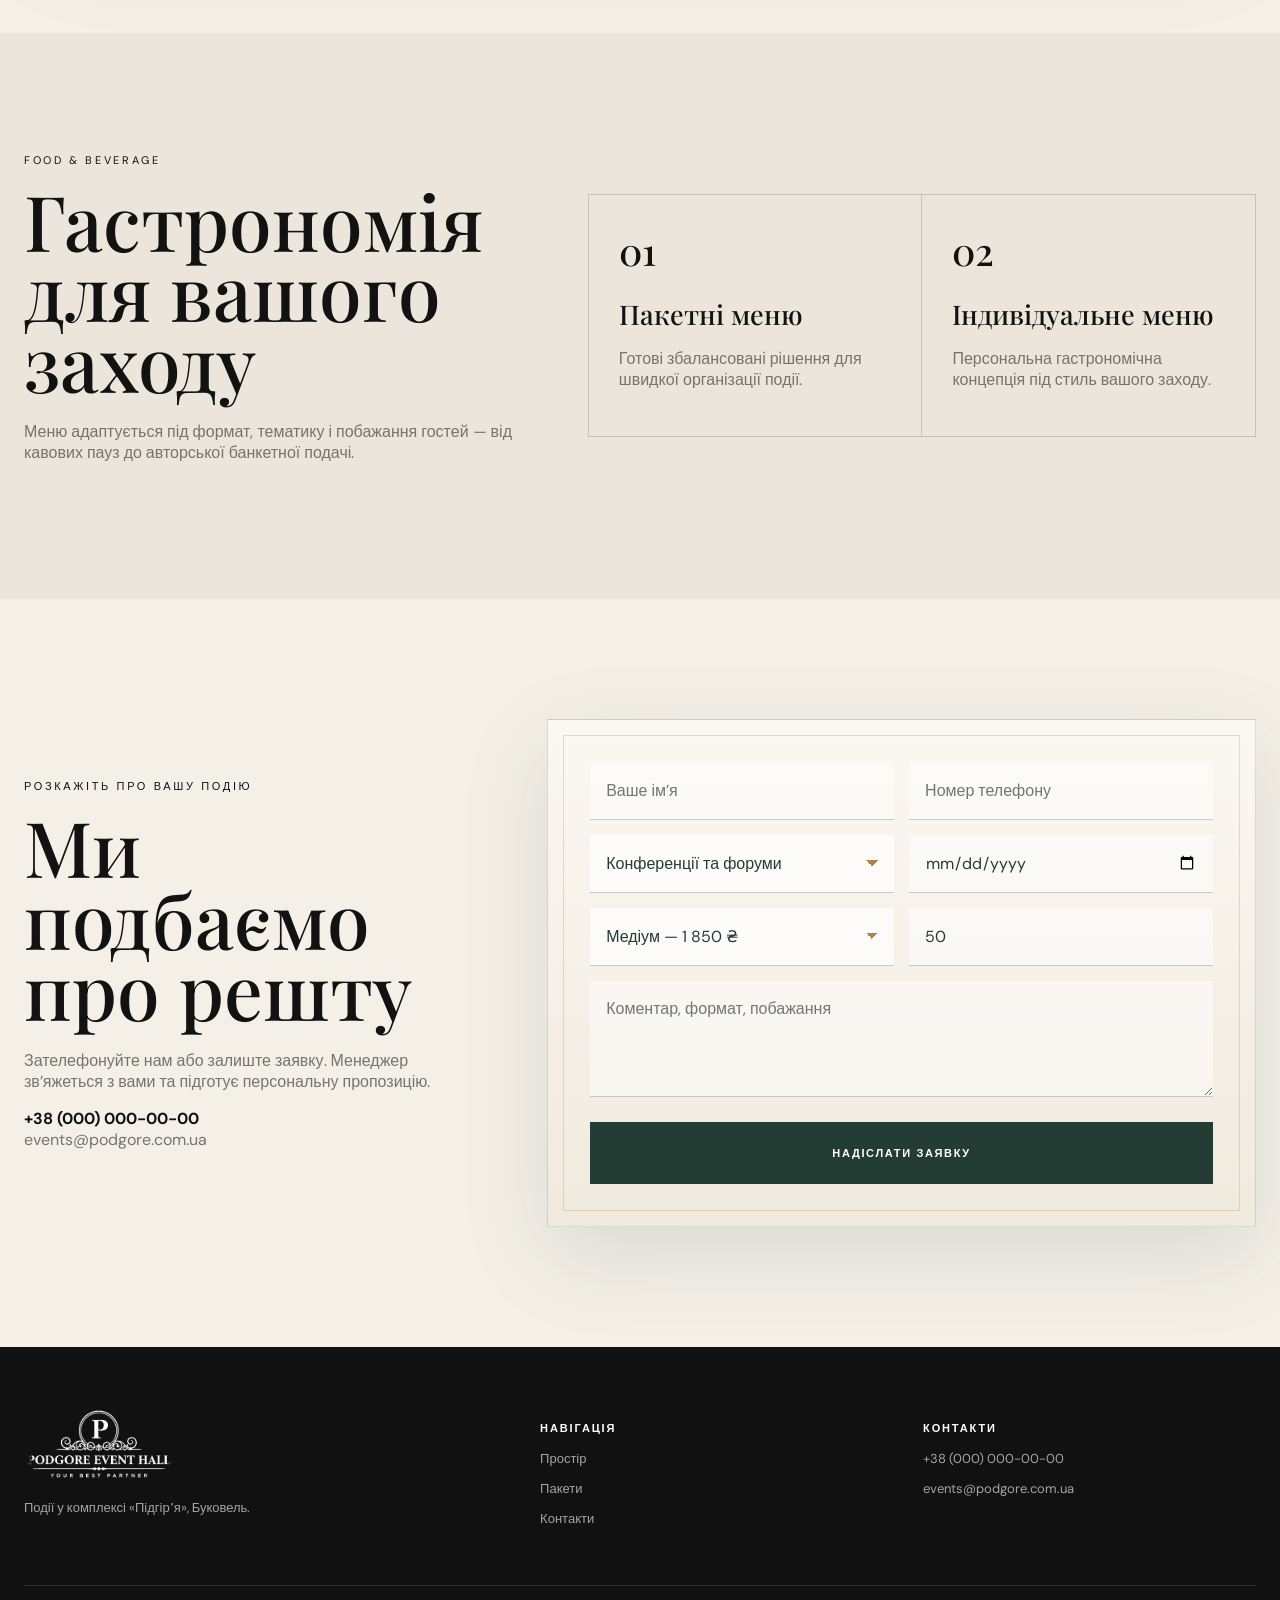
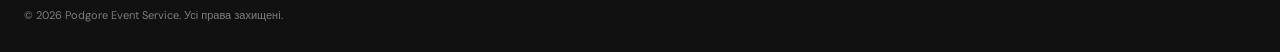
==== commit 7d3b1b41: "Fix logo clipping container" ====
--- a/index.html
+++ b/index.html
@@ -1007,6 +1007,137 @@
     .header-inner{
         min-height:76px !important;
         height:76px !important;
+    }
+}
+
+</style>
+
+
+<style id="podgore-logo-container-fix">
+
+/* ===== FIX ОБРІЗАННЯ ЛОГОТИПА ===== */
+
+.header,
+.header-inner{
+    overflow:visible !important;
+}
+
+.header .wrap,
+.header-inner{
+    overflow:visible !important;
+}
+
+/* контейнер логотипа */
+.logo,
+.header .logo,
+.header-inner .logo{
+    display:flex !important;
+    align-items:center !important;
+    justify-content:flex-start !important;
+
+    width:190px !important;
+    min-width:190px !important;
+    max-width:190px !important;
+
+    height:82px !important;
+    min-height:82px !important;
+
+    overflow:visible !important;
+
+    padding:0 10px !important;
+    margin:0 !important;
+
+    background:transparent !important;
+    border:0 !important;
+    box-shadow:none !important;
+}
+
+/* сама картинка */
+.logo img,
+.header .logo img,
+.header-inner .logo img{
+    display:block !important;
+
+    width:100% !important;
+    max-width:100% !important;
+
+    height:72px !important;
+    max-height:72px !important;
+
+    object-fit:contain !important;
+    object-position:center center !important;
+
+    overflow:visible !important;
+
+    margin:0 auto !important;
+    padding:4px 6px !important;
+
+    background:transparent !important;
+    border:0 !important;
+    box-shadow:none !important;
+    transform:none !important;
+}
+
+/* сама шапка */
+.header-inner{
+    min-height:92px !important;
+    height:92px !important;
+}
+
+/* MOBILE */
+@media(max-width:768px){
+
+    .logo,
+    .header .logo,
+    .header-inner .logo{
+        width:160px !important;
+        min-width:160px !important;
+        max-width:160px !important;
+
+        height:76px !important;
+        min-height:76px !important;
+
+        padding:0 8px !important;
+    }
+
+    .logo img,
+    .header .logo img,
+    .header-inner .logo img{
+        width:100% !important;
+        max-width:100% !important;
+        height:66px !important;
+        max-height:66px !important;
+
+        object-fit:contain !important;
+        object-position:center !important;
+
+        padding:4px 8px !important;
+    }
+
+    .header-inner{
+        min-height:84px !important;
+        height:84px !important;
+    }
+}
+
+/* SMALL MOBILE */
+@media(max-width:430px){
+
+    .logo,
+    .header .logo,
+    .header-inner .logo{
+        width:150px !important;
+        min-width:150px !important;
+        max-width:150px !important;
+    }
+
+    .logo img,
+    .header .logo img,
+    .header-inner .logo img{
+        height:62px !important;
+        max-height:62px !important;
+        padding-left:10px !important;
+        padding-right:10px !important;
     }
 }
 
